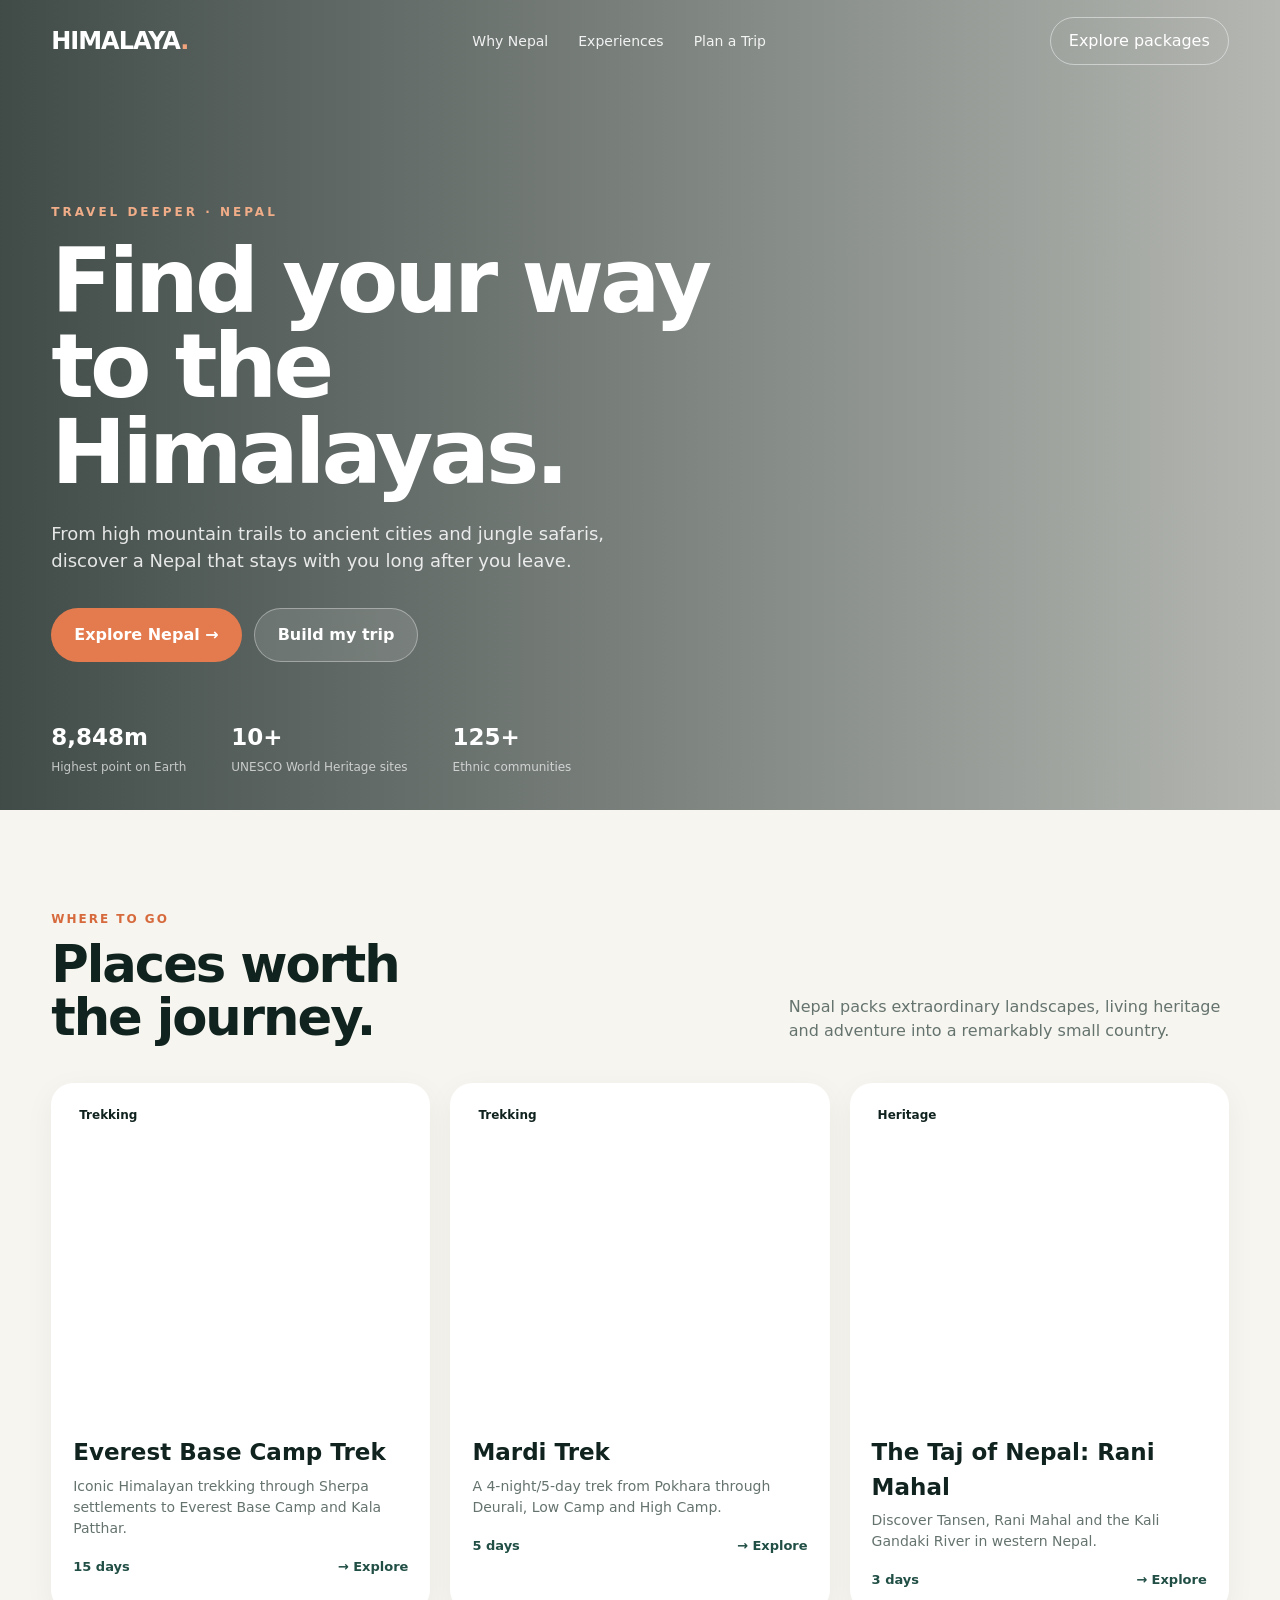
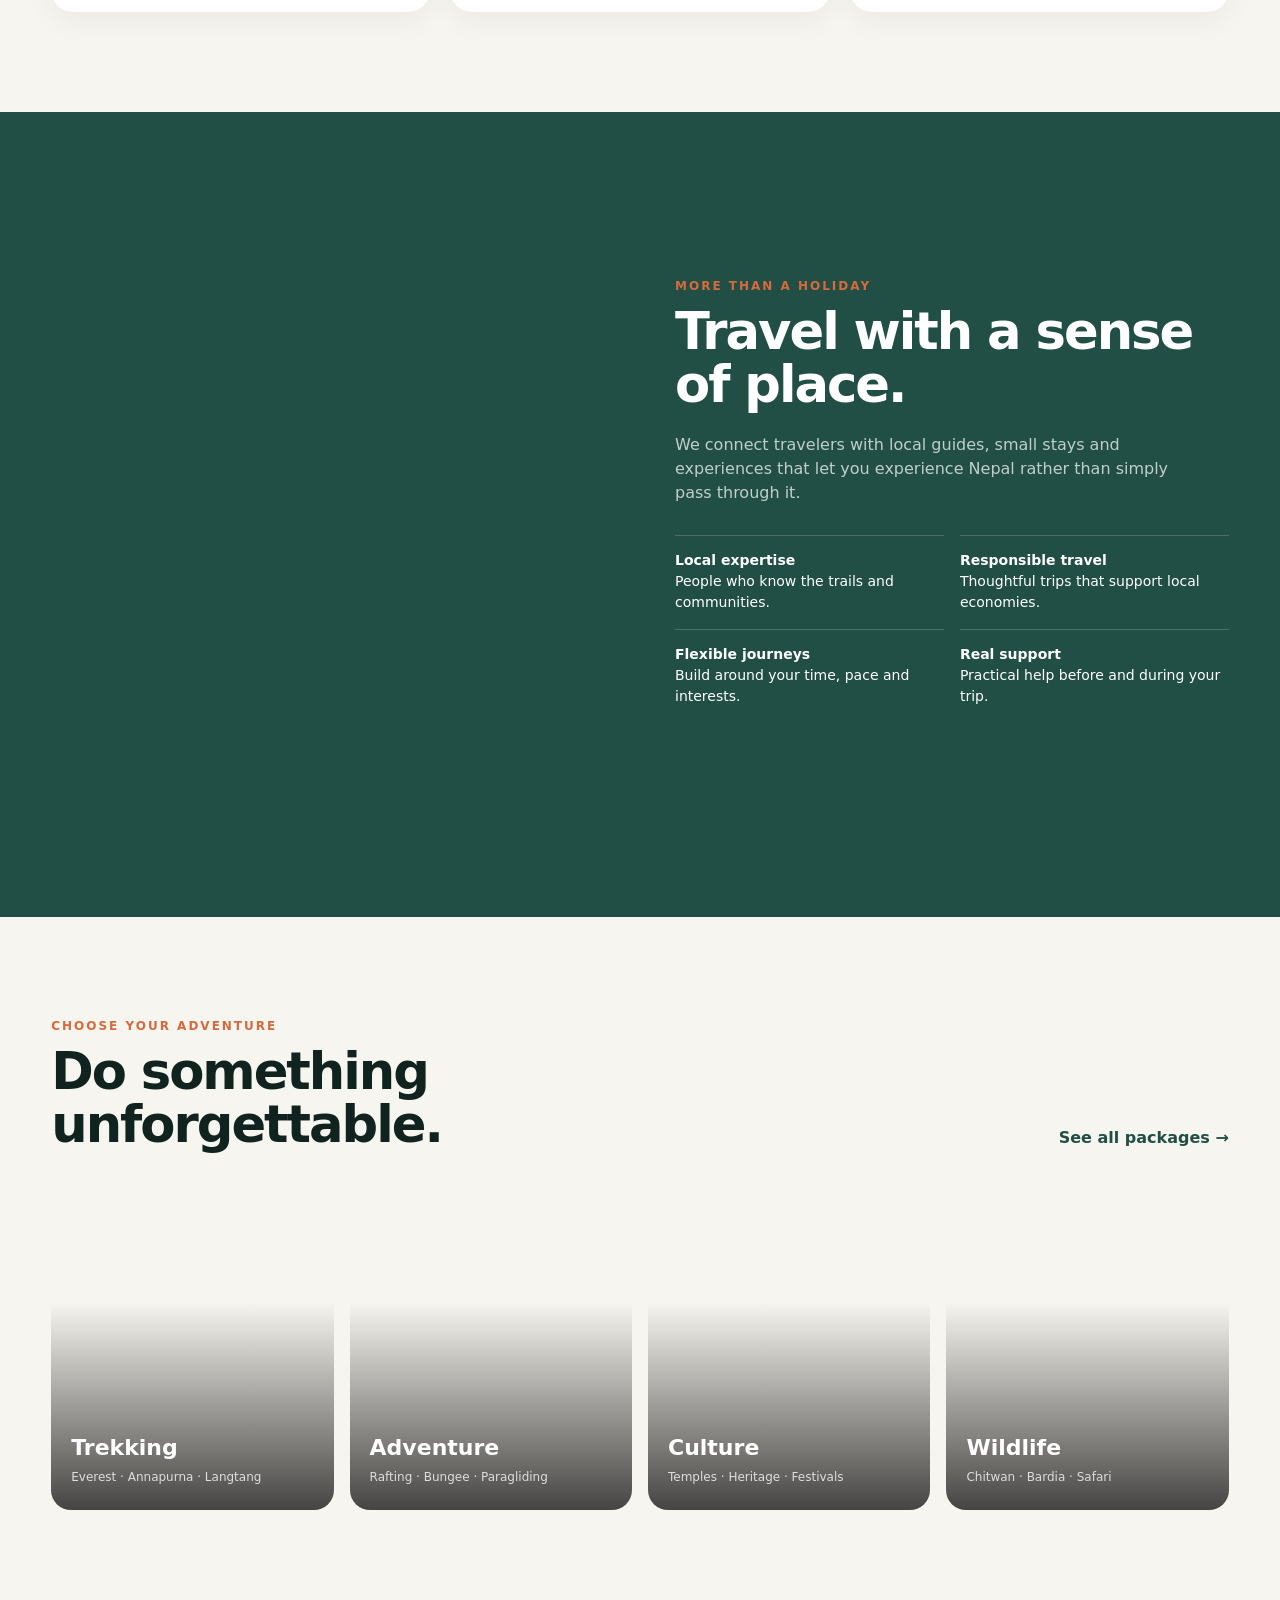
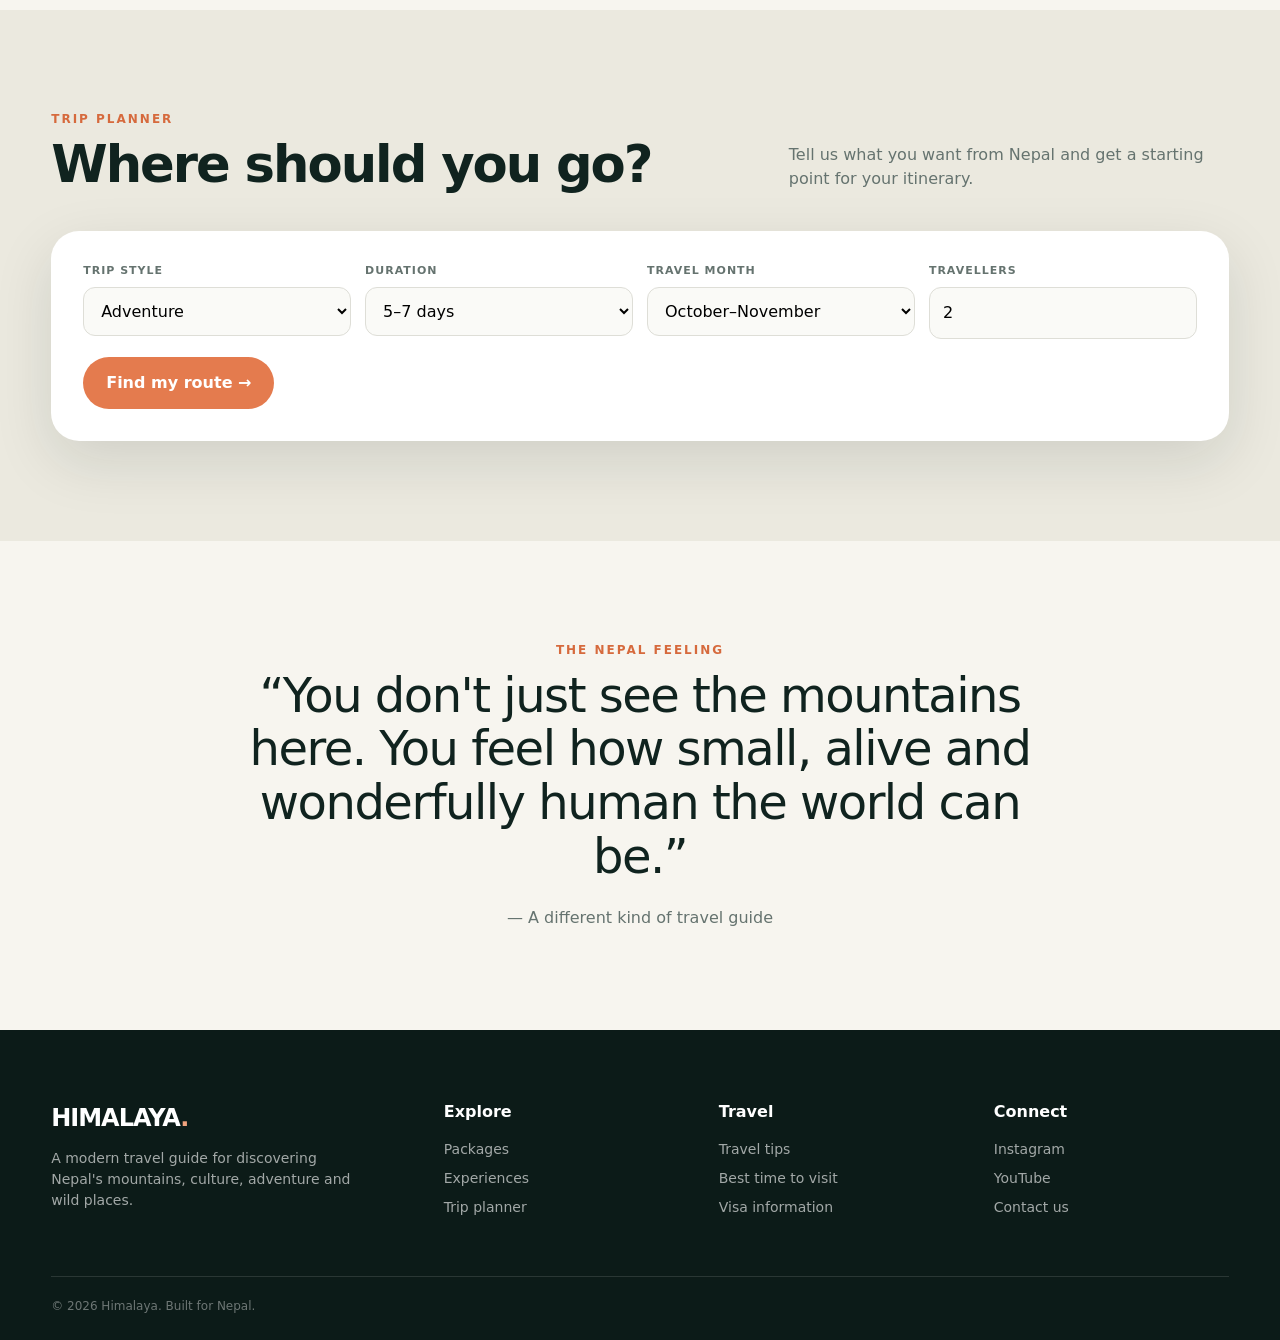
==== index.html @ c99b954c "Upload Drishya Travels website" ====
<!DOCTYPE html>
<html lang="en">
<head>
<meta charset="UTF-8">
<meta name="viewport" content="width=device-width, initial-scale=1.0">
<title>Himalaya — Discover Nepal</title>
<meta name="description" content="Discover Nepal's mountains, culture, wildlife and unforgettable journeys.">
<link rel="stylesheet" href="css/global.css">
<link rel="stylesheet" href="css/home.css">
</head>
<body>
<header class="nav">
  <div class="container nav-inner">
    <a class="logo" href="index.html">HIMALAYA<span>.</span></a>
    <nav class="links">
      <a href="#about">Why Nepal</a>
      <a href="#experiences">Experiences</a>
      <a href="#planner">Plan a Trip</a>
    </nav>
    <a class="nav-btn" href="packages.html">Explore packages</a>
    <button class="menu" aria-label="Open menu" onclick="toggleMenu()">☰</button>
  </div>
</header>

<main>
<section class="hero">
  <div class="container"><div class="hero-content">
    <div class="eyebrow">Travel deeper · Nepal</div>
    <h1>Find your way to the Himalayas.</h1>
    <p>From high mountain trails to ancient cities and jungle safaris, discover a Nepal that stays with you long after you leave.</p>
    <div class="actions">
      <a class="btn btn-primary" href="packages.html">Explore Nepal →</a>
      <a class="btn btn-light" href="#planner">Build my trip</a>
    </div>
  </div></div>
  <div class="hero-stats"><div class="container stats">
    <div class="stat"><strong>8,848m</strong><span>Highest point on Earth</span></div>
    <div class="stat"><strong>10+</strong><span>UNESCO World Heritage sites</span></div>
    <div class="stat"><strong>125+</strong><span>Ethnic communities</span></div>
  </div></div>
</section>

<section class="section" id="destinations">
  <div class="container">
    <div class="section-head">
      <div><div class="kicker">Where to go</div><h2>Places worth<br>the journey.</h2></div>
      <p>Nepal packs extraordinary landscapes, living heritage and adventure into a remarkably small country.</p>
    </div>
    <div class="cards">

  <!-- Everest Base Camp -->
  <article class="card">
    <a href="package.html?id=everest-base-camp">
      <div class="card-img">
        <div class="card-img-bg"
          style="background-image:url('https://images.unsplash.com/photo-1544735716-392fe2489ffa?auto=format&fit=crop&w=1000&q=80')">
        </div>

        <span class="tag">Trekking</span>
        <span class="explore-text">Explore Now →</span>
      </div>

      <div class="card-body">
        <h3>Everest Base Camp Trek</h3>
        <p>Iconic Himalayan trekking through Sherpa settlements to Everest Base Camp and Kala Patthar.</p>

        <div class="card-meta">
          <span>15 days</span>
          <span>→ Explore</span>
        </div>
      </div>
    </a>
  </article>


  <!-- Mardi Trek -->
  <article class="card">
    <a href="package.html?id=mardi-trek">
      <div class="card-img">
        <div class="card-img-bg"
          style="background-image:url('https://images.unsplash.com/photo-1527631746610-bca00a040d60?auto=format&fit=crop&w=1000&q=80')">
        </div>

        <span class="tag">Trekking</span>
        <span class="explore-text">Explore Now →</span>
      </div>

      <div class="card-body">
        <h3>Mardi Trek</h3>
        <p>A 4-night/5-day trek from Pokhara through Deurali, Low Camp and High Camp.</p>

        <div class="card-meta">
          <span>5 days</span>
          <span>→ Explore</span>
        </div>
      </div>
    </a>
  </article>


  <!-- Rani Mahal -->
  <article class="card">
    <a href="package.html?id=rani-mahal">
      <div class="card-img">
        <div class="card-img-bg"
          style="background-image:url('https://images.unsplash.com/photo-1605649487212-47bdab064df7?auto=format&fit=crop&w=1000&q=80')">
        </div>

        <span class="tag">Heritage</span>
        <span class="explore-text">Explore Now →</span>
      </div>

      <div class="card-body">
        <h3>The Taj of Nepal: Rani Mahal</h3>
        <p>Discover Tansen, Rani Mahal and the Kali Gandaki River in western Nepal.</p>

        <div class="card-meta">
          <span>3 days</span>
          <span>→ Explore</span>
        </div>
      </div>
    </a>
  </article>

</div>
  </div>
</section>

<section class="section feature" id="about">
  <div class="container feature-grid">
    <div class="feature-img"></div>
    <div>
      <div class="kicker">More than a holiday</div><h2>Travel with a sense of place.</h2>
      <p>We connect travelers with local guides, small stays and experiences that let you experience Nepal rather than simply pass through it.</p>
      <div class="feature-list">
        <div><strong>Local expertise</strong><br>People who know the trails and communities.</div>
        <div><strong>Responsible travel</strong><br>Thoughtful trips that support local economies.</div>
        <div><strong>Flexible journeys</strong><br>Build around your time, pace and interests.</div>
        <div><strong>Real support</strong><br>Practical help before and during your trip.</div>
      </div>
    </div>
  </div>
</section>

<section class="section" id="experiences">
  <div class="container">
    <div class="section-head">
      <div><div class="kicker">Choose your adventure</div><h2>Do something<br>unforgettable.</h2></div>
      <a class="link" href="packages.html">See all packages →</a>
    </div>
    <div class="experiences">
      <a class="exp" style="background-image:url('https://images.unsplash.com/photo-1544735716-392fe2489ffa?auto=format&fit=crop&w=900&q=80')" href="package.html?id=everest-base-camp"><div class="exp-content"><h3>Trekking</h3><span>Everest · Annapurna · Langtang</span></div></a>
      <a class="exp" style="background-image:url('https://images.unsplash.com/photo-1533130061792-64b345e4a833?auto=format&fit=crop&w=900&q=80')" href="package.html?id=pokhara-adventure"><div class="exp-content"><h3>Adventure</h3><span>Rafting · Bungee · Paragliding</span></div></a>
      <a class="exp" style="background-image:url('https://images.unsplash.com/photo-1605649487212-47bdab064df7?auto=format&fit=crop&w=900&q=80')" href="package.html?id=kathmandu-heritage"><div class="exp-content"><h3>Culture</h3><span>Temples · Heritage · Festivals</span></div></a>
      <a class="exp" style="background-image:url('https://images.unsplash.com/photo-1535338454770-8be927b5a00b?auto=format&fit=crop&w=900&q=80')" href="packages.html"><div class="exp-content"><h3>Wildlife</h3><span>Chitwan · Bardia · Safari</span></div></a>
    </div>
  </div>
</section>

<section class="section planner" id="planner">
  <div class="container">
    <div class="section-head">
      <div><div class="kicker">Trip planner</div><h2>Where should you go?</h2></div>
      <p>Tell us what you want from Nepal and get a starting point for your itinerary.</p>
    </div>
    <div class="planner-box">
      <div class="form-grid">
        <div class="field"><label>Trip style</label><select id="style"><option>Adventure</option><option>Culture</option><option>Relaxed</option><option>Wildlife</option></select></div>
        <div class="field"><label>Duration</label><select id="days"><option>5–7 days</option><option>8–12 days</option><option>13–18 days</option><option>18+ days</option></select></div>
        <div class="field"><label>Travel month</label><select id="month"><option>October–November</option><option>December–February</option><option>March–May</option><option>June–September</option></select></div>
        <div class="field"><label>Travellers</label><input id="people" type="number" min="1" value="2"></div>
      </div>
      <button class="btn btn-primary" style="margin-top:18px" onclick="planTrip()">Find my route →</button>
      <div class="planner-result" id="result"></div>
    </div>
  </div>
</section>

<section class="section"><div class="container quote">
  <div class="kicker">The Nepal feeling</div>
  <blockquote>“You don't just see the mountains here. You feel how small, alive and wonderfully human the world can be.”</blockquote>
  <cite>— A different kind of travel guide</cite>
</div></section>
</main>

<footer><div class="container"><div class="footer-grid">
  <div><div class="logo">HIMALAYA<span>.</span></div><p style="margin-top:12px;max-width:300px">A modern travel guide for discovering Nepal's mountains, culture, adventure and wild places.</p></div>
  <div><h4>Explore</h4><a href="packages.html">Packages</a><a href="#experiences">Experiences</a><a href="#planner">Trip planner</a></div>
  <div><h4>Travel</h4><a href="#">Travel tips</a><a href="#">Best time to visit</a><a href="#">Visa information</a></div>
  <div><h4>Connect</h4><a href="#">Instagram</a><a href="#">YouTube</a><a href="mailto:hello@himalaya.example">Contact us</a></div>
</div><div class="copyright">© 2026 Himalaya. Built for Nepal.</div></div></footer>

<script src="js/main.js"></script>
</body>
</html>
---- css/global.css ----
/* Shared design system — intentionally matches the original Himalaya mockup. */
:root{
  --ink:#10231f; --muted:#65736f; --paper:#f7f5ef; --white:#fff;
  --accent:#d66a3d; --accent2:#214f45; --line:#deded7;
  --shadow:0 20px 60px rgba(16,35,31,.12);
}
*{box-sizing:border-box;margin:0;padding:0}
html{scroll-behavior:smooth}
body{font-family:Inter,ui-sans-serif,system-ui,-apple-system,BlinkMacSystemFont,"Segoe UI",sans-serif;color:var(--ink);background:var(--paper);line-height:1.5}
a{text-decoration:none;color:inherit}
button,input,select{font:inherit}
.container{width:min(1180px,92%);margin:auto}
.nav{position:absolute;z-index:10;top:0;left:0;right:0;color:#fff}
.nav-inner{height:82px;display:flex;align-items:center;justify-content:space-between}
.logo{font-size:24px;font-weight:800;letter-spacing:-1px}
.logo span{color:#f0a37d}
.links{display:flex;gap:30px;font-size:14px}
.links a{opacity:.9}.links a:hover{opacity:1;color:#f0a37d}
.nav-btn{border:1px solid rgba(255,255,255,.45);padding:11px 18px;border-radius:30px}
.menu{display:none;background:none;border:0;color:#fff;font-size:26px}
.section{padding:100px 0}
.section-head{display:flex;justify-content:space-between;gap:30px;align-items:end;margin-bottom:40px}
.kicker{font-size:12px;letter-spacing:2px;text-transform:uppercase;color:var(--accent);font-weight:800;margin-bottom:10px}
h2{font-size:clamp(34px,4vw,54px);line-height:1.03;letter-spacing:-2px}
.section-head p{max-width:440px;color:var(--muted)}
.link{color:var(--accent2);font-weight:750;white-space:nowrap}
.btn{display:inline-flex;align-items:center;justify-content:center;border:0;border-radius:30px;padding:14px 23px;font-weight:750;cursor:pointer}
.btn-primary{background:#e47b4e;color:#fff}.btn-primary:hover{background:#d96b3f}
.btn-light{background:rgba(255,255,255,.12);border:1px solid rgba(255,255,255,.35);color:#fff}
footer{background:#0c1b18;color:#fff;padding:70px 0 25px}
.footer-grid{display:grid;grid-template-columns:1.5fr 1fr 1fr 1fr;gap:40px}
footer p,footer a{color:rgba(255,255,255,.62);font-size:14px}
footer h4{margin-bottom:15px}footer a{display:block;margin:8px 0}
.copyright{border-top:1px solid rgba(255,255,255,.12);margin-top:50px;padding-top:20px;font-size:12px;color:rgba(255,255,255,.4)}
@media(max-width:850px){
  .links,.nav-btn{display:none}.menu{display:block}
  .footer-grid{grid-template-columns:1fr 1fr}
}
@media(max-width:520px){
  .section{padding:70px 0}
  .section-head{display:block}.section-head p{margin-top:14px}
  .footer-grid{grid-template-columns:1fr}
}
---- css/home.css ----
/* Homepage styling preserved from the original mockup. */
.hero{min-height:810px;display:flex;align-items:center;position:relative;overflow:hidden;color:#fff;
background:linear-gradient(90deg,rgba(7,22,20,.76),rgba(7,22,20,.28)),url("https://images.unsplash.com/photo-1544735716-392fe2489ffa?auto=format&fit=crop&w=2200&q=85") center/cover}
.hero-content{max-width:730px;padding-top:55px}
.eyebrow{text-transform:uppercase;letter-spacing:3px;font-size:12px;font-weight:800;color:#f1ad88;margin-bottom:18px}
h1{font-size:clamp(52px,7vw,92px);line-height:.95;letter-spacing:-4px;margin-bottom:25px}
.hero p{font-size:18px;max-width:600px;color:rgba(255,255,255,.86);margin-bottom:34px}
.actions{display:flex;gap:12px;flex-wrap:wrap}
.hero-stats{position:absolute;bottom:32px;left:0;right:0}
.stats{display:flex;gap:45px;color:#fff}
.stat strong{display:block;font-size:23px}.stat span{font-size:12px;color:rgba(255,255,255,.68)}
.cards{display:grid;grid-template-columns:repeat(3,1fr);gap:20px}
.card{background:#fff;border-radius:22px;overflow:hidden;box-shadow:0 8px 30px rgba(0,0,0,.05);transition:transform .3s ease,box-shadow .3s ease}
.card:hover{box-shadow:0 15px 40px rgba(0,0,0,.09);}
.cards{display:grid;grid-template-columns:repeat(3,1fr);gap:20px;}
.card{background:#fff;border-radius:22px;overflow:hidden;box-shadow:0 8px 30px rgba(0,0,0,.05);transition:box-shadow .3s ease;}
.card:hover{box-shadow:0 15px 40px rgba(0,0,0,.09);}
.card-img{height:330px;position:relative;overflow:hidden;}
.card-img-bg{position:absolute;inset:0;background-size:cover;background-position:center;background-repeat:no-repeat;transform:scale(1);transition:transform .5s ease;}
.card:hover .card-img-bg{transform:scale(1.08);}
.card-img::after{content:"";position:absolute;inset:0;background:rgba(0,0,0,0);transition:background .35s ease;z-index:1;pointer-events:none;}
.card:hover .card-img::after{background:rgba(0,0,0,.42);}
.tag{position:absolute;z-index:3;top:16px;left:16px;background:rgba(255,255,255,.92);padding:7px 12px;border-radius:20px;font-size:12px;font-weight:800;}
.explore-text{position:absolute;z-index:3;top:50%;left:50%;transform:translate(-50%,-40%);color:#fff;font-size:15px;font-weight:700;letter-spacing:.5px;opacity:0;transition:opacity .35s ease,transform .35s ease;white-space:nowrap;
}

.card:hover .explore-text{
  opacity:1;
  transform:translate(-50%,-50%);
}

/* Card content */
.card-body{
  padding:22px;
}

.card-body h3{
  font-size:23px;
  margin-bottom:6px;
}

.card-body p{
  color:var(--muted);
  font-size:14px;
}

.card-meta{
  display:flex;
  justify-content:space-between;
  margin-top:18px;
  font-size:13px;
  font-weight:750;
  color:var(--accent2);
}
.tag{position:absolute;top:16px;left:16px;background:rgba(255,255,255,.92);padding:7px 12px;border-radius:20px;font-size:12px;font-weight:800}
.card-body{padding:22px}
.card-body h3{font-size:23px;margin-bottom:6px}.card-body p{color:var(--muted);font-size:14px}
.card-meta{display:flex;justify-content:space-between;margin-top:18px;font-size:13px;font-weight:750;color:var(--accent2)}
.feature{background:var(--accent2);color:#fff;min-height: 805px;}
.feature-grid{display:grid;grid-template-columns:1fr 1fr;gap:70px;align-items:center}
.feature-img{height:560px;border-radius:26px;background:url("https://images.unsplash.com/photo-1533130061792-64b345e4a833?auto=format&fit=crop&w=1400&q=85") center/cover}
.feature p{color:rgba(255,255,255,.72);margin:22px 0 30px;max-width:520px}
.feature-list{display:grid;grid-template-columns:1fr 1fr;gap:16px;margin-top:28px}
.feature-list div{border-top:1px solid rgba(255,255,255,.18);padding-top:14px;font-size:14px}
.experiences{display:grid;grid-template-columns:repeat(4,1fr);gap:16px}
.exp{height:320px;border-radius:20px;overflow:hidden;position:relative;background-size:cover;background-position:center;color:#fff}
.exp:after{content:"";position:absolute;inset:0;background:linear-gradient(transparent 35%,rgba(0,0,0,.72))}
.exp-content{position:absolute;z-index:2;bottom:22px;left:20px}.exp h3{font-size:22px}.exp span{font-size:12px;color:#ddd}
.planner{background:#ebe9df}
.planner-box{background:#fff;border-radius:28px;padding:32px;box-shadow:var(--shadow)}
.form-grid{display:grid;grid-template-columns:repeat(4,1fr);gap:14px}
.field label{display:block;font-size:11px;text-transform:uppercase;letter-spacing:1px;font-weight:800;color:var(--muted);margin-bottom:7px}
.field input,.field select{width:100%;border:1px solid var(--line);background:#fafaf7;border-radius:12px;padding:13px;outline:none}
.field input:focus,.field select:focus{border-color:var(--accent)}
.planner-result{margin-top:18px;padding:16px;border-radius:13px;background:#f5f4ed;color:var(--accent2);display:none}
.quote{max-width:850px;margin:auto;text-align:center;}
.quote blockquote{font-size:clamp(30px,4vw,48px);line-height:1.12;letter-spacing:-1.5px}
.quote cite{display:block;margin-top:22px;color:var(--muted);font-style:normal}
@media(max-width:850px){
  .hero{min-height:700px}.hero-content{padding-top:100px}
  .stats{gap:22px}.stat strong{font-size:18px}
  .cards,.feature-grid{grid-template-columns:1fr}
  .feature-img{height:420px;order:2}
  .experiences{grid-template-columns:1fr 1fr}
  .form-grid{grid-template-columns:1fr 1fr}
}
@media(max-width:520px){
  h1{letter-spacing:-2px}
  .cards,.experiences,.form-grid,.feature-list{grid-template-columns:1fr}
  .hero-stats{bottom:20px}.stats{justify-content:space-between}
  .stats .stat:nth-child(3){display:none}
  .planner-box{padding:20px}
}
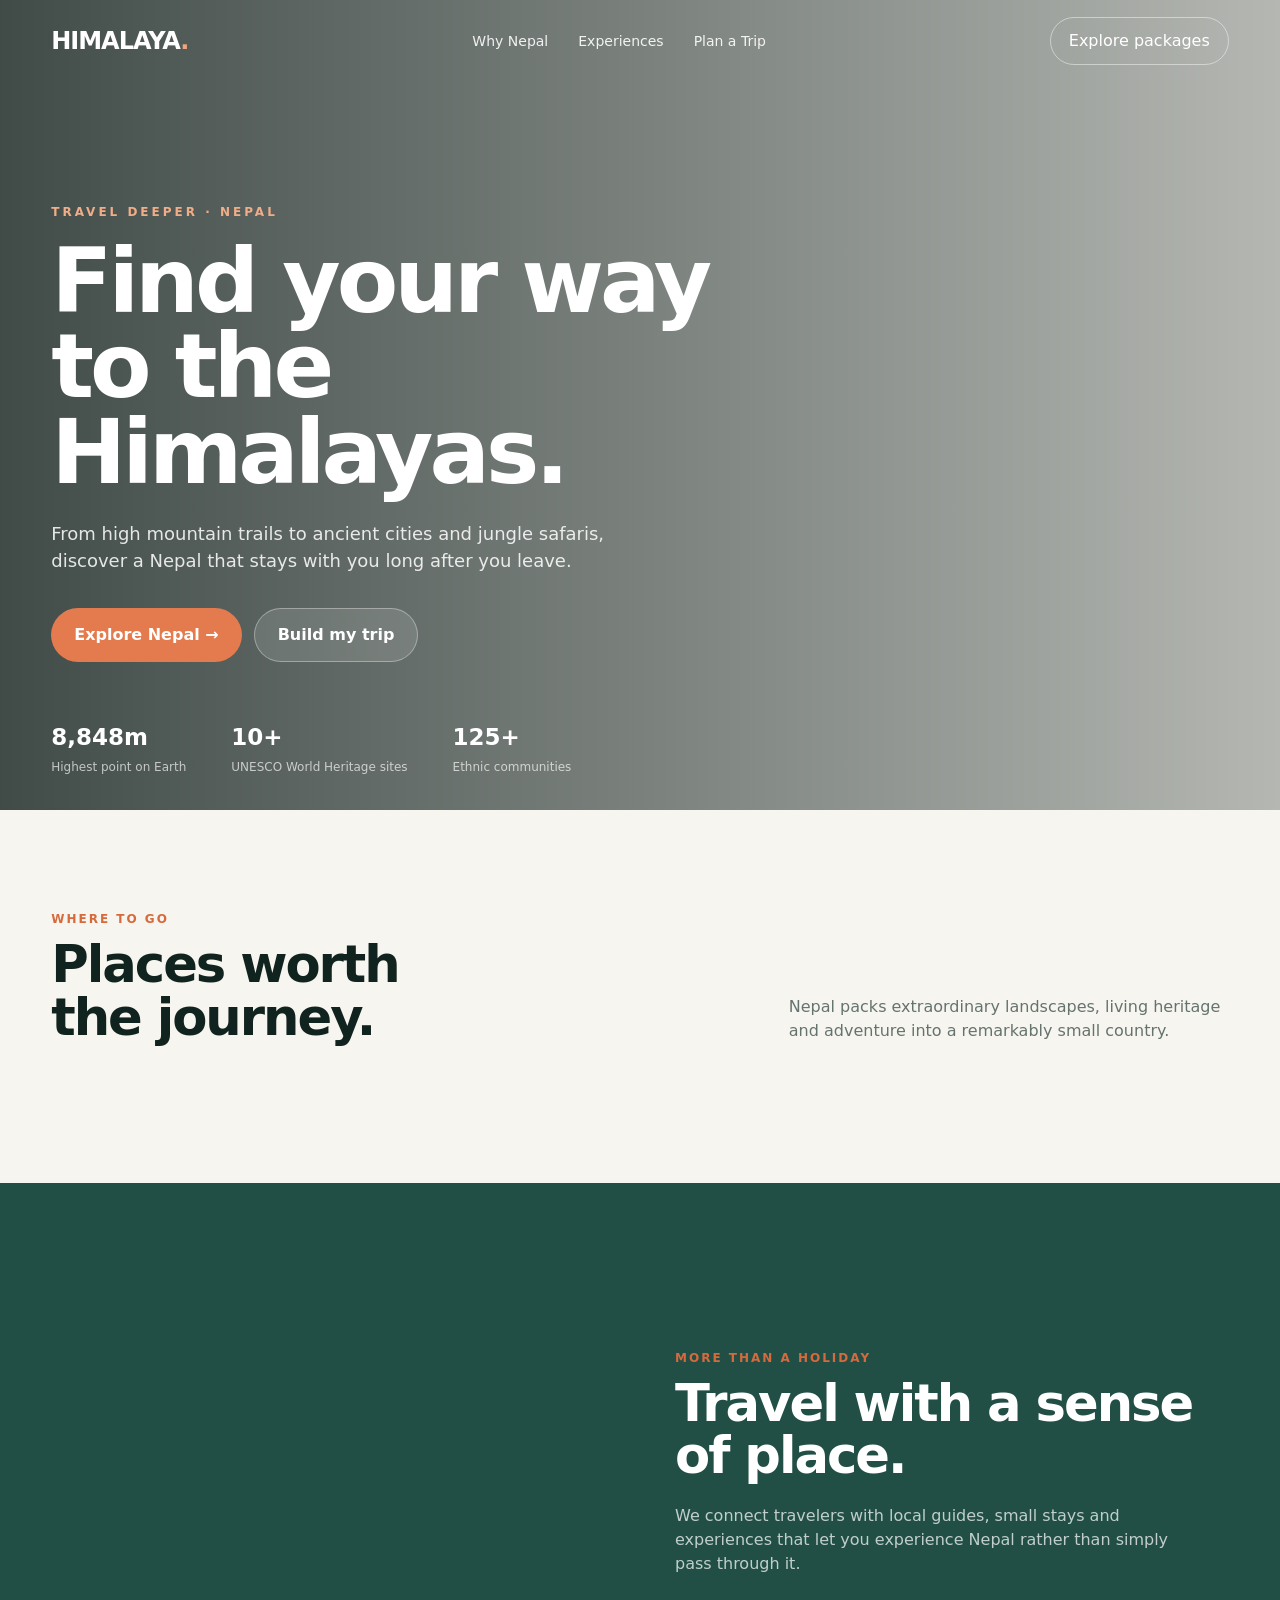
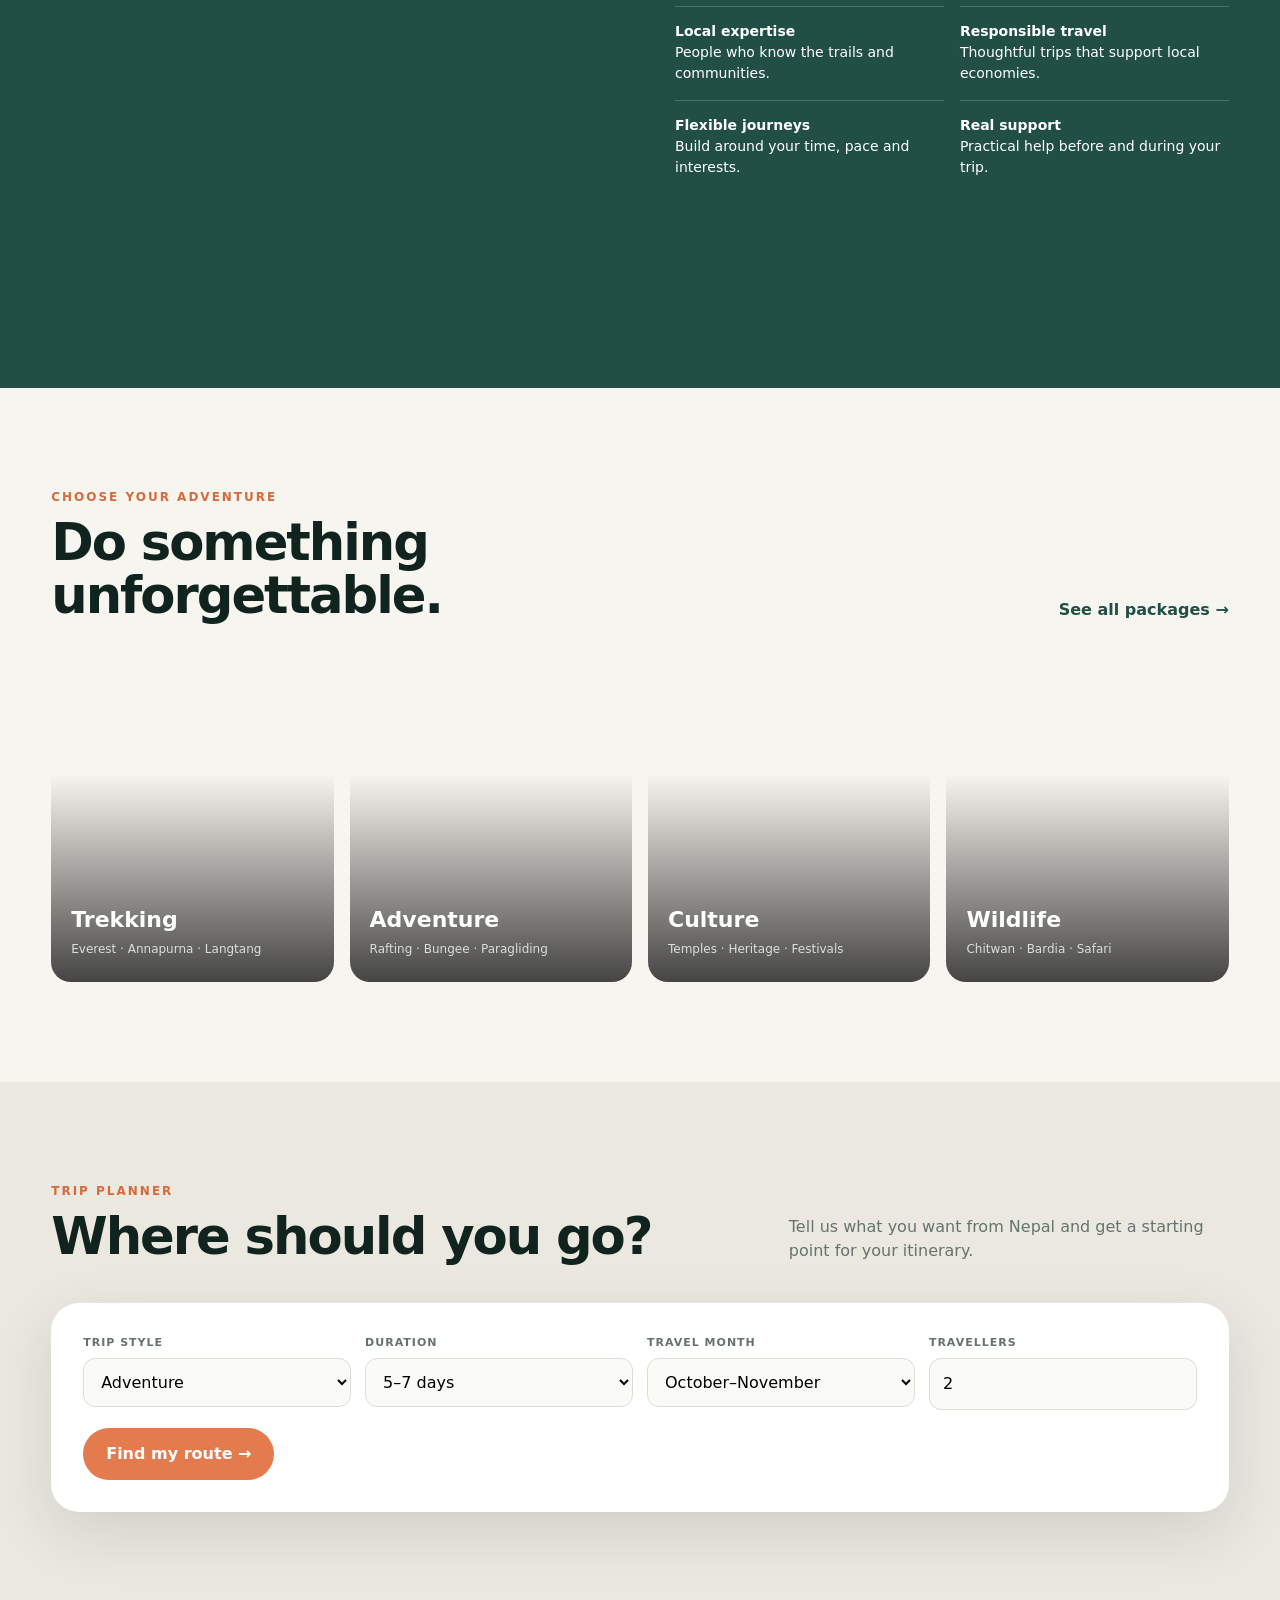
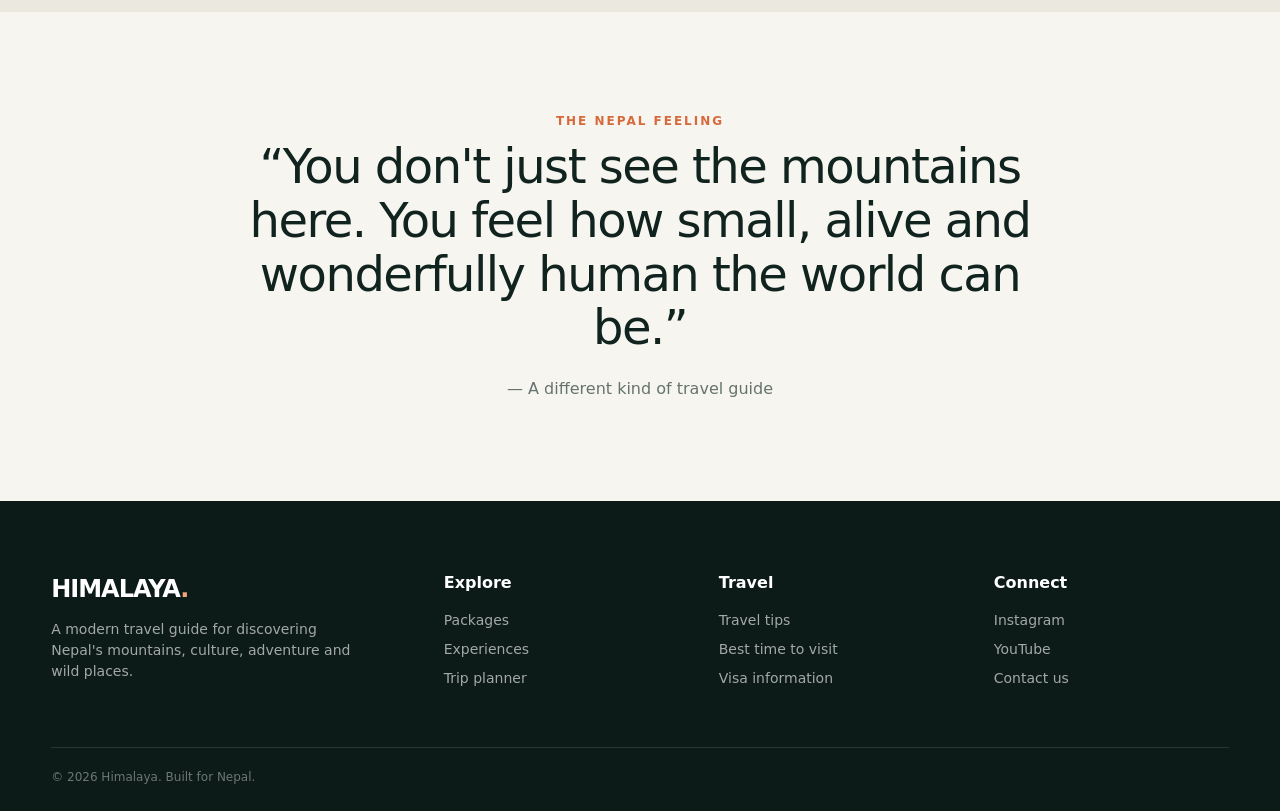
==== commit ea0061fc: "Update website" ====
--- a/index.html
+++ b/index.html
@@ -8,188 +8,624 @@
 <link rel="stylesheet" href="css/global.css">
 <link rel="stylesheet" href="css/home.css">
 </head>
+
 <body>
+
 <header class="nav">
   <div class="container nav-inner">
-    <a class="logo" href="index.html">HIMALAYA<span>.</span></a>
+
+    <a class="logo" href="index.html">
+      HIMALAYA<span>.</span>
+    </a>
+
     <nav class="links">
       <a href="#about">Why Nepal</a>
       <a href="#experiences">Experiences</a>
       <a href="#planner">Plan a Trip</a>
     </nav>
-    <a class="nav-btn" href="packages.html">Explore packages</a>
-    <button class="menu" aria-label="Open menu" onclick="toggleMenu()">☰</button>
+
+    <a class="nav-btn" href="packages.html">
+      Explore packages
+    </a>
+
+    <button
+      class="menu"
+      aria-label="Open menu"
+      onclick="toggleMenu()">
+      ☰
+    </button>
+
   </div>
 </header>
 
+
 <main>
+
+<!-- =========================
+     HERO
+========================= -->
+
 <section class="hero">
-  <div class="container"><div class="hero-content">
-    <div class="eyebrow">Travel deeper · Nepal</div>
-    <h1>Find your way to the Himalayas.</h1>
-    <p>From high mountain trails to ancient cities and jungle safaris, discover a Nepal that stays with you long after you leave.</p>
-    <div class="actions">
-      <a class="btn btn-primary" href="packages.html">Explore Nepal →</a>
-      <a class="btn btn-light" href="#planner">Build my trip</a>
-    </div>
-  </div></div>
-  <div class="hero-stats"><div class="container stats">
-    <div class="stat"><strong>8,848m</strong><span>Highest point on Earth</span></div>
-    <div class="stat"><strong>10+</strong><span>UNESCO World Heritage sites</span></div>
-    <div class="stat"><strong>125+</strong><span>Ethnic communities</span></div>
-  </div></div>
+
+  <div class="container">
+    <div class="hero-content">
+
+      <div class="eyebrow">
+        Travel deeper · Nepal
+      </div>
+
+      <h1>
+        Find your way to the Himalayas.
+      </h1>
+
+      <p>
+        From high mountain trails to ancient cities and jungle safaris,
+        discover a Nepal that stays with you long after you leave.
+      </p>
+
+      <div class="actions">
+
+        <a class="btn btn-primary" href="packages.html">
+          Explore Nepal →
+        </a>
+
+        <a class="btn btn-light" href="#planner">
+          Build my trip
+        </a>
+
+      </div>
+
+    </div>
+  </div>
+
+
+  <div class="hero-stats">
+
+    <div class="container stats">
+
+      <div class="stat">
+        <strong>8,848m</strong>
+        <span>Highest point on Earth</span>
+      </div>
+
+      <div class="stat">
+        <strong>10+</strong>
+        <span>UNESCO World Heritage sites</span>
+      </div>
+
+      <div class="stat">
+        <strong>125+</strong>
+        <span>Ethnic communities</span>
+      </div>
+
+    </div>
+
+  </div>
+
 </section>
 
+
+<!-- =========================
+     PACKAGES / DESTINATIONS
+========================= -->
+
 <section class="section" id="destinations">
+
   <div class="container">
+
     <div class="section-head">
-      <div><div class="kicker">Where to go</div><h2>Places worth<br>the journey.</h2></div>
-      <p>Nepal packs extraordinary landscapes, living heritage and adventure into a remarkably small country.</p>
-    </div>
-    <div class="cards">
-
-  <!-- Everest Base Camp -->
-  <article class="card">
-    <a href="package.html?id=everest-base-camp">
-      <div class="card-img">
-        <div class="card-img-bg"
-          style="background-image:url('https://images.unsplash.com/photo-1544735716-392fe2489ffa?auto=format&fit=crop&w=1000&q=80')">
-        </div>
-
-        <span class="tag">Trekking</span>
-        <span class="explore-text">Explore Now →</span>
-      </div>
-
-      <div class="card-body">
-        <h3>Everest Base Camp Trek</h3>
-        <p>Iconic Himalayan trekking through Sherpa settlements to Everest Base Camp and Kala Patthar.</p>
-
-        <div class="card-meta">
-          <span>15 days</span>
-          <span>→ Explore</span>
-        </div>
-      </div>
-    </a>
-  </article>
-
-
-  <!-- Mardi Trek -->
-  <article class="card">
-    <a href="package.html?id=mardi-trek">
-      <div class="card-img">
-        <div class="card-img-bg"
-          style="background-image:url('https://images.unsplash.com/photo-1527631746610-bca00a040d60?auto=format&fit=crop&w=1000&q=80')">
-        </div>
-
-        <span class="tag">Trekking</span>
-        <span class="explore-text">Explore Now →</span>
-      </div>
-
-      <div class="card-body">
-        <h3>Mardi Trek</h3>
-        <p>A 4-night/5-day trek from Pokhara through Deurali, Low Camp and High Camp.</p>
-
-        <div class="card-meta">
-          <span>5 days</span>
-          <span>→ Explore</span>
-        </div>
-      </div>
-    </a>
-  </article>
-
-
-  <!-- Rani Mahal -->
-  <article class="card">
-    <a href="package.html?id=rani-mahal">
-      <div class="card-img">
-        <div class="card-img-bg"
-          style="background-image:url('https://images.unsplash.com/photo-1605649487212-47bdab064df7?auto=format&fit=crop&w=1000&q=80')">
-        </div>
-
-        <span class="tag">Heritage</span>
-        <span class="explore-text">Explore Now →</span>
-      </div>
-
-      <div class="card-body">
-        <h3>The Taj of Nepal: Rani Mahal</h3>
-        <p>Discover Tansen, Rani Mahal and the Kali Gandaki River in western Nepal.</p>
-
-        <div class="card-meta">
-          <span>3 days</span>
-          <span>→ Explore</span>
-        </div>
-      </div>
-    </a>
-  </article>
-
-</div>
-  </div>
+
+      <div>
+        <div class="kicker">
+          Where to go
+        </div>
+
+        <h2>
+          Places worth<br>
+          the journey.
+        </h2>
+      </div>
+
+      <p>
+        Nepal packs extraordinary landscapes, living heritage and
+        adventure into a remarkably small country.
+      </p>
+
+    </div>
+
+
+    <!--
+      IMPORTANT:
+
+      Package cards are NOT hardcoded here.
+
+      JavaScript will load the packages from:
+
+      GET /api/packages
+
+      and insert the cards into this container.
+
+      If there are no packages in the database,
+      this container remains empty.
+    -->
+
+    <div class="cards" id="packages-container"></div>
+
+  </div>
+
 </section>
 
+
+<!-- =========================
+     ABOUT
+========================= -->
+
 <section class="section feature" id="about">
+
   <div class="container feature-grid">
+
     <div class="feature-img"></div>
+
     <div>
-      <div class="kicker">More than a holiday</div><h2>Travel with a sense of place.</h2>
-      <p>We connect travelers with local guides, small stays and experiences that let you experience Nepal rather than simply pass through it.</p>
+
+      <div class="kicker">
+        More than a holiday
+      </div>
+
+      <h2>
+        Travel with a sense of place.
+      </h2>
+
+      <p>
+        We connect travelers with local guides, small stays and
+        experiences that let you experience Nepal rather than
+        simply pass through it.
+      </p>
+
       <div class="feature-list">
-        <div><strong>Local expertise</strong><br>People who know the trails and communities.</div>
-        <div><strong>Responsible travel</strong><br>Thoughtful trips that support local economies.</div>
-        <div><strong>Flexible journeys</strong><br>Build around your time, pace and interests.</div>
-        <div><strong>Real support</strong><br>Practical help before and during your trip.</div>
-      </div>
-    </div>
-  </div>
+
+        <div>
+          <strong>Local expertise</strong>
+          <br>
+          People who know the trails and communities.
+        </div>
+
+        <div>
+          <strong>Responsible travel</strong>
+          <br>
+          Thoughtful trips that support local economies.
+        </div>
+
+        <div>
+          <strong>Flexible journeys</strong>
+          <br>
+          Build around your time, pace and interests.
+        </div>
+
+        <div>
+          <strong>Real support</strong>
+          <br>
+          Practical help before and during your trip.
+        </div>
+
+      </div>
+
+    </div>
+
+  </div>
+
 </section>
 
+
+<!-- =========================
+     EXPERIENCES
+========================= -->
+
 <section class="section" id="experiences">
+
   <div class="container">
+
     <div class="section-head">
-      <div><div class="kicker">Choose your adventure</div><h2>Do something<br>unforgettable.</h2></div>
-      <a class="link" href="packages.html">See all packages →</a>
-    </div>
+
+      <div>
+
+        <div class="kicker">
+          Choose your adventure
+        </div>
+
+        <h2>
+          Do something<br>
+          unforgettable.
+        </h2>
+
+      </div>
+
+      <a class="link" href="packages.html">
+        See all packages →
+      </a>
+
+    </div>
+
+
     <div class="experiences">
-      <a class="exp" style="background-image:url('https://images.unsplash.com/photo-1544735716-392fe2489ffa?auto=format&fit=crop&w=900&q=80')" href="package.html?id=everest-base-camp"><div class="exp-content"><h3>Trekking</h3><span>Everest · Annapurna · Langtang</span></div></a>
-      <a class="exp" style="background-image:url('https://images.unsplash.com/photo-1533130061792-64b345e4a833?auto=format&fit=crop&w=900&q=80')" href="package.html?id=pokhara-adventure"><div class="exp-content"><h3>Adventure</h3><span>Rafting · Bungee · Paragliding</span></div></a>
-      <a class="exp" style="background-image:url('https://images.unsplash.com/photo-1605649487212-47bdab064df7?auto=format&fit=crop&w=900&q=80')" href="package.html?id=kathmandu-heritage"><div class="exp-content"><h3>Culture</h3><span>Temples · Heritage · Festivals</span></div></a>
-      <a class="exp" style="background-image:url('https://images.unsplash.com/photo-1535338454770-8be927b5a00b?auto=format&fit=crop&w=900&q=80')" href="packages.html"><div class="exp-content"><h3>Wildlife</h3><span>Chitwan · Bardia · Safari</span></div></a>
-    </div>
-  </div>
+
+      <a
+        class="exp"
+        style="background-image:url('https://images.unsplash.com/photo-1544735716-392fe2489ffa?auto=format&fit=crop&w=900&q=80')"
+        href="package.html?id=everest-base-camp">
+
+        <div class="exp-content">
+
+          <h3>
+            Trekking
+          </h3>
+
+          <span>
+            Everest · Annapurna · Langtang
+          </span>
+
+        </div>
+
+      </a>
+
+
+      <a
+        class="exp"
+        style="background-image:url('https://images.unsplash.com/photo-1533130061792-64b345e4a833?auto=format&fit=crop&w=900&q=80')"
+        href="package.html?id=pokhara-adventure">
+
+        <div class="exp-content">
+
+          <h3>
+            Adventure
+          </h3>
+
+          <span>
+            Rafting · Bungee · Paragliding
+          </span>
+
+        </div>
+
+      </a>
+
+
+      <a
+        class="exp"
+        style="background-image:url('https://images.unsplash.com/photo-1605649487212-47bdab064df7?auto=format&fit=crop&w=900&q=80')"
+        href="package.html?id=kathmandu-heritage">
+
+        <div class="exp-content">
+
+          <h3>
+            Culture
+          </h3>
+
+          <span>
+            Temples · Heritage · Festivals
+          </span>
+
+        </div>
+
+      </a>
+
+
+      <a
+        class="exp"
+        style="background-image:url('https://images.unsplash.com/photo-1535338454770-8be927b5a00b?auto=format&fit=crop&w=900&q=80')"
+        href="packages.html">
+
+        <div class="exp-content">
+
+          <h3>
+            Wildlife
+          </h3>
+
+          <span>
+            Chitwan · Bardia · Safari
+          </span>
+
+        </div>
+
+      </a>
+
+    </div>
+
+  </div>
+
 </section>
 
+
+<!-- =========================
+     TRIP PLANNER
+========================= -->
+
 <section class="section planner" id="planner">
+
   <div class="container">
+
     <div class="section-head">
-      <div><div class="kicker">Trip planner</div><h2>Where should you go?</h2></div>
-      <p>Tell us what you want from Nepal and get a starting point for your itinerary.</p>
-    </div>
+
+      <div>
+
+        <div class="kicker">
+          Trip planner
+        </div>
+
+        <h2>
+          Where should you go?
+        </h2>
+
+      </div>
+
+      <p>
+        Tell us what you want from Nepal and get a starting point
+        for your itinerary.
+      </p>
+
+    </div>
+
+
     <div class="planner-box">
+
       <div class="form-grid">
-        <div class="field"><label>Trip style</label><select id="style"><option>Adventure</option><option>Culture</option><option>Relaxed</option><option>Wildlife</option></select></div>
-        <div class="field"><label>Duration</label><select id="days"><option>5–7 days</option><option>8–12 days</option><option>13–18 days</option><option>18+ days</option></select></div>
-        <div class="field"><label>Travel month</label><select id="month"><option>October–November</option><option>December–February</option><option>March–May</option><option>June–September</option></select></div>
-        <div class="field"><label>Travellers</label><input id="people" type="number" min="1" value="2"></div>
-      </div>
-      <button class="btn btn-primary" style="margin-top:18px" onclick="planTrip()">Find my route →</button>
-      <div class="planner-result" id="result"></div>
-    </div>
-  </div>
+
+        <div class="field">
+
+          <label>
+            Trip style
+          </label>
+
+          <select id="style">
+
+            <option>
+              Adventure
+            </option>
+
+            <option>
+              Culture
+            </option>
+
+            <option>
+              Relaxed
+            </option>
+
+            <option>
+              Wildlife
+            </option>
+
+          </select>
+
+        </div>
+
+
+        <div class="field">
+
+          <label>
+            Duration
+          </label>
+
+          <select id="days">
+
+            <option>
+              5–7 days
+            </option>
+
+            <option>
+              8–12 days
+            </option>
+
+            <option>
+              13–18 days
+            </option>
+
+            <option>
+              18+ days
+            </option>
+
+          </select>
+
+        </div>
+
+
+        <div class="field">
+
+          <label>
+            Travel month
+          </label>
+
+          <select id="month">
+
+            <option>
+              October–November
+            </option>
+
+            <option>
+              December–February
+            </option>
+
+            <option>
+              March–May
+            </option>
+
+            <option>
+              June–September
+            </option>
+
+          </select>
+
+        </div>
+
+
+        <div class="field">
+
+          <label>
+            Travellers
+          </label>
+
+          <input
+            id="people"
+            type="number"
+            min="1"
+            value="2">
+
+        </div>
+
+      </div>
+
+
+      <button
+        class="btn btn-primary"
+        style="margin-top:18px"
+        onclick="planTrip()">
+
+        Find my route →
+
+      </button>
+
+
+      <div
+        class="planner-result"
+        id="result">
+      </div>
+
+    </div>
+
+  </div>
+
 </section>
 
-<section class="section"><div class="container quote">
-  <div class="kicker">The Nepal feeling</div>
-  <blockquote>“You don't just see the mountains here. You feel how small, alive and wonderfully human the world can be.”</blockquote>
-  <cite>— A different kind of travel guide</cite>
-</div></section>
+
+<!-- =========================
+     QUOTE
+========================= -->
+
+<section class="section">
+
+  <div class="container quote">
+
+    <div class="kicker">
+      The Nepal feeling
+    </div>
+
+    <blockquote>
+      “You don't just see the mountains here. You feel how small,
+      alive and wonderfully human the world can be.”
+    </blockquote>
+
+    <cite>
+      — A different kind of travel guide
+    </cite>
+
+  </div>
+
+</section>
+
 </main>
 
-<footer><div class="container"><div class="footer-grid">
-  <div><div class="logo">HIMALAYA<span>.</span></div><p style="margin-top:12px;max-width:300px">A modern travel guide for discovering Nepal's mountains, culture, adventure and wild places.</p></div>
-  <div><h4>Explore</h4><a href="packages.html">Packages</a><a href="#experiences">Experiences</a><a href="#planner">Trip planner</a></div>
-  <div><h4>Travel</h4><a href="#">Travel tips</a><a href="#">Best time to visit</a><a href="#">Visa information</a></div>
-  <div><h4>Connect</h4><a href="#">Instagram</a><a href="#">YouTube</a><a href="mailto:hello@himalaya.example">Contact us</a></div>
-</div><div class="copyright">© 2026 Himalaya. Built for Nepal.</div></div></footer>
+
+<!-- =========================
+     FOOTER
+========================= -->
+
+<footer>
+
+  <div class="container">
+
+    <div class="footer-grid">
+
+      <div>
+
+        <div class="logo">
+          HIMALAYA<span>.</span>
+        </div>
+
+        <p style="margin-top:12px;max-width:300px">
+          A modern travel guide for discovering Nepal's mountains,
+          culture, adventure and wild places.
+        </p>
+
+      </div>
+
+
+      <div>
+
+        <h4>
+          Explore
+        </h4>
+
+        <a href="packages.html">
+          Packages
+        </a>
+
+        <a href="#experiences">
+          Experiences
+        </a>
+
+        <a href="#planner">
+          Trip planner
+        </a>
+
+      </div>
+
+
+      <div>
+
+        <h4>
+          Travel
+        </h4>
+
+        <a href="#">
+          Travel tips
+        </a>
+
+        <a href="#">
+          Best time to visit
+        </a>
+
+        <a href="#">
+          Visa information
+        </a>
+
+      </div>
+
+
+      <div>
+
+        <h4>
+          Connect
+        </h4>
+
+        <a href="#">
+          Instagram
+        </a>
+
+        <a href="#">
+          YouTube
+        </a>
+
+        <a href="mailto:hello@himalaya.example">
+          Contact us
+        </a>
+
+      </div>
+
+    </div>
+
+
+    <div class="copyright">
+      © 2026 Himalaya. Built for Nepal.
+    </div>
+
+  </div>
+
+</footer>
+
+
+<!-- =========================
+     JAVASCRIPT
+========================= -->
 
 <script src="js/main.js"></script>
+
 </body>
-</html>
+</html>
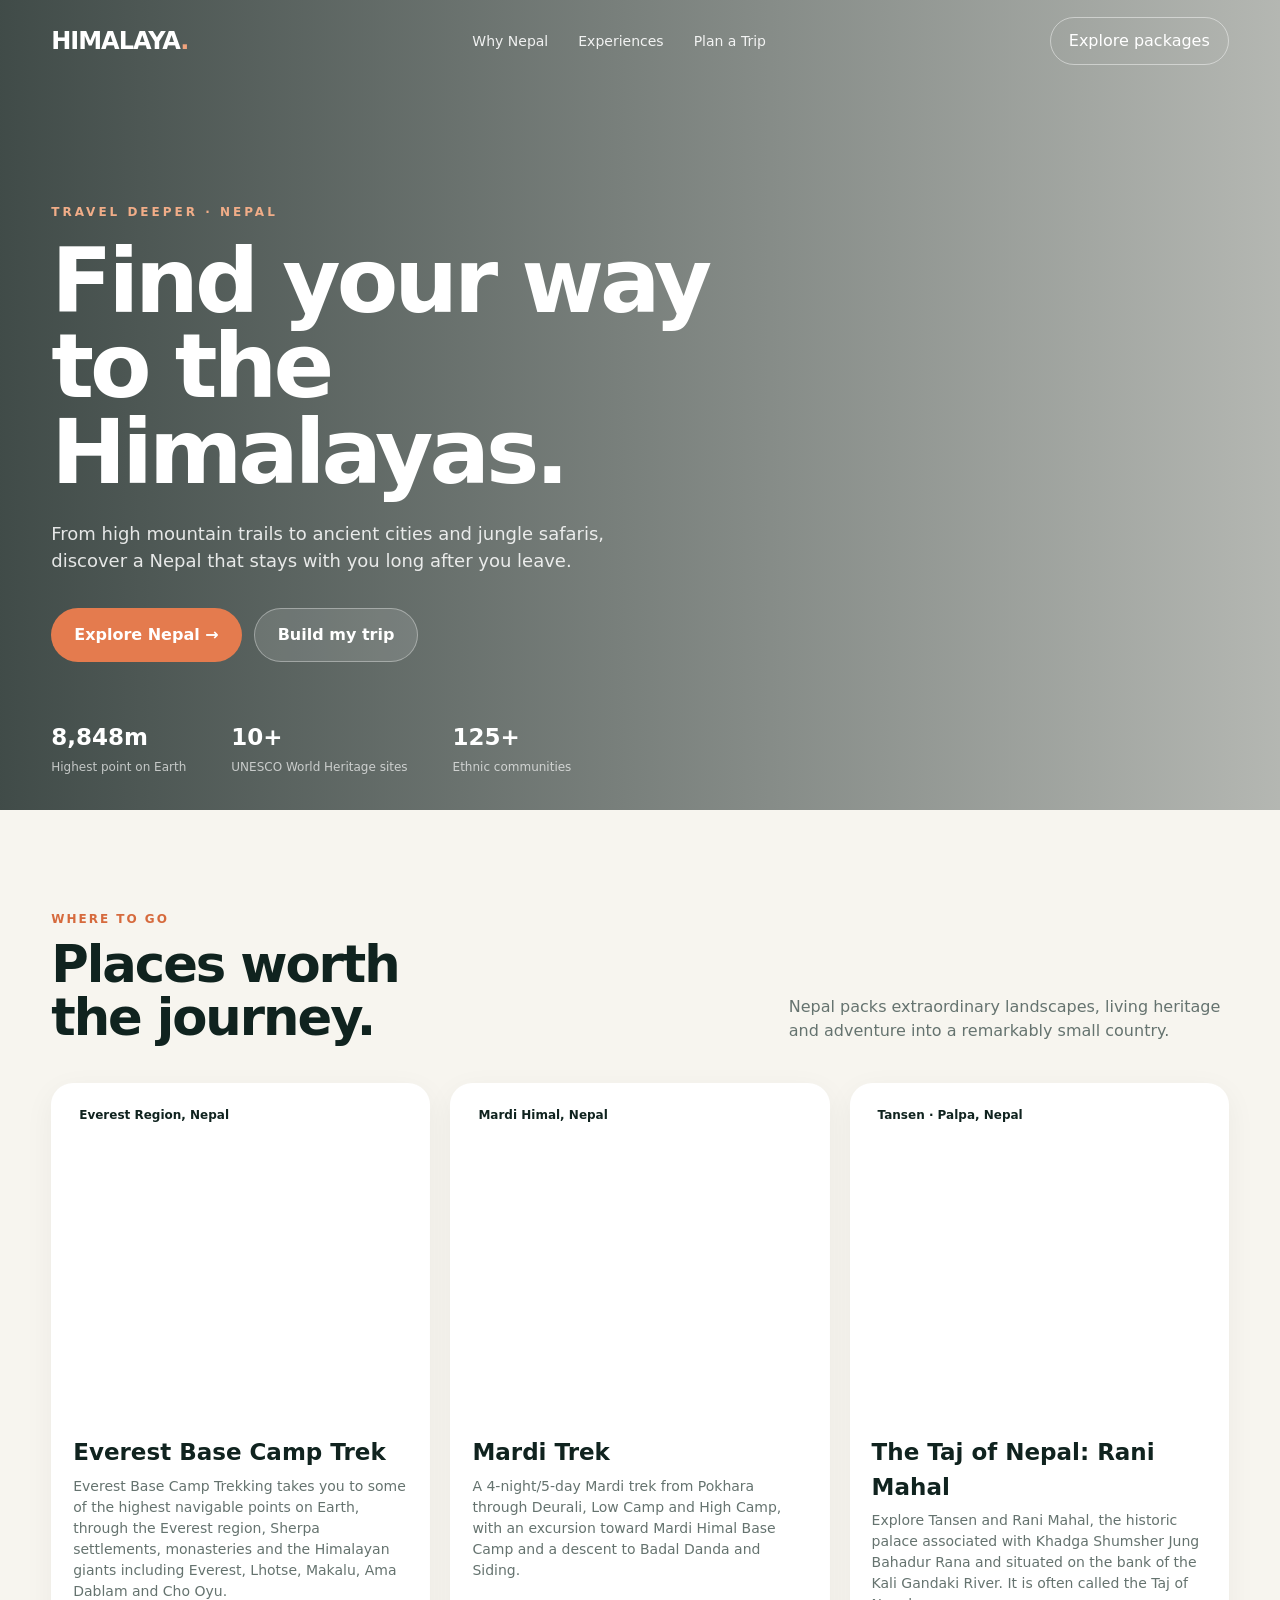
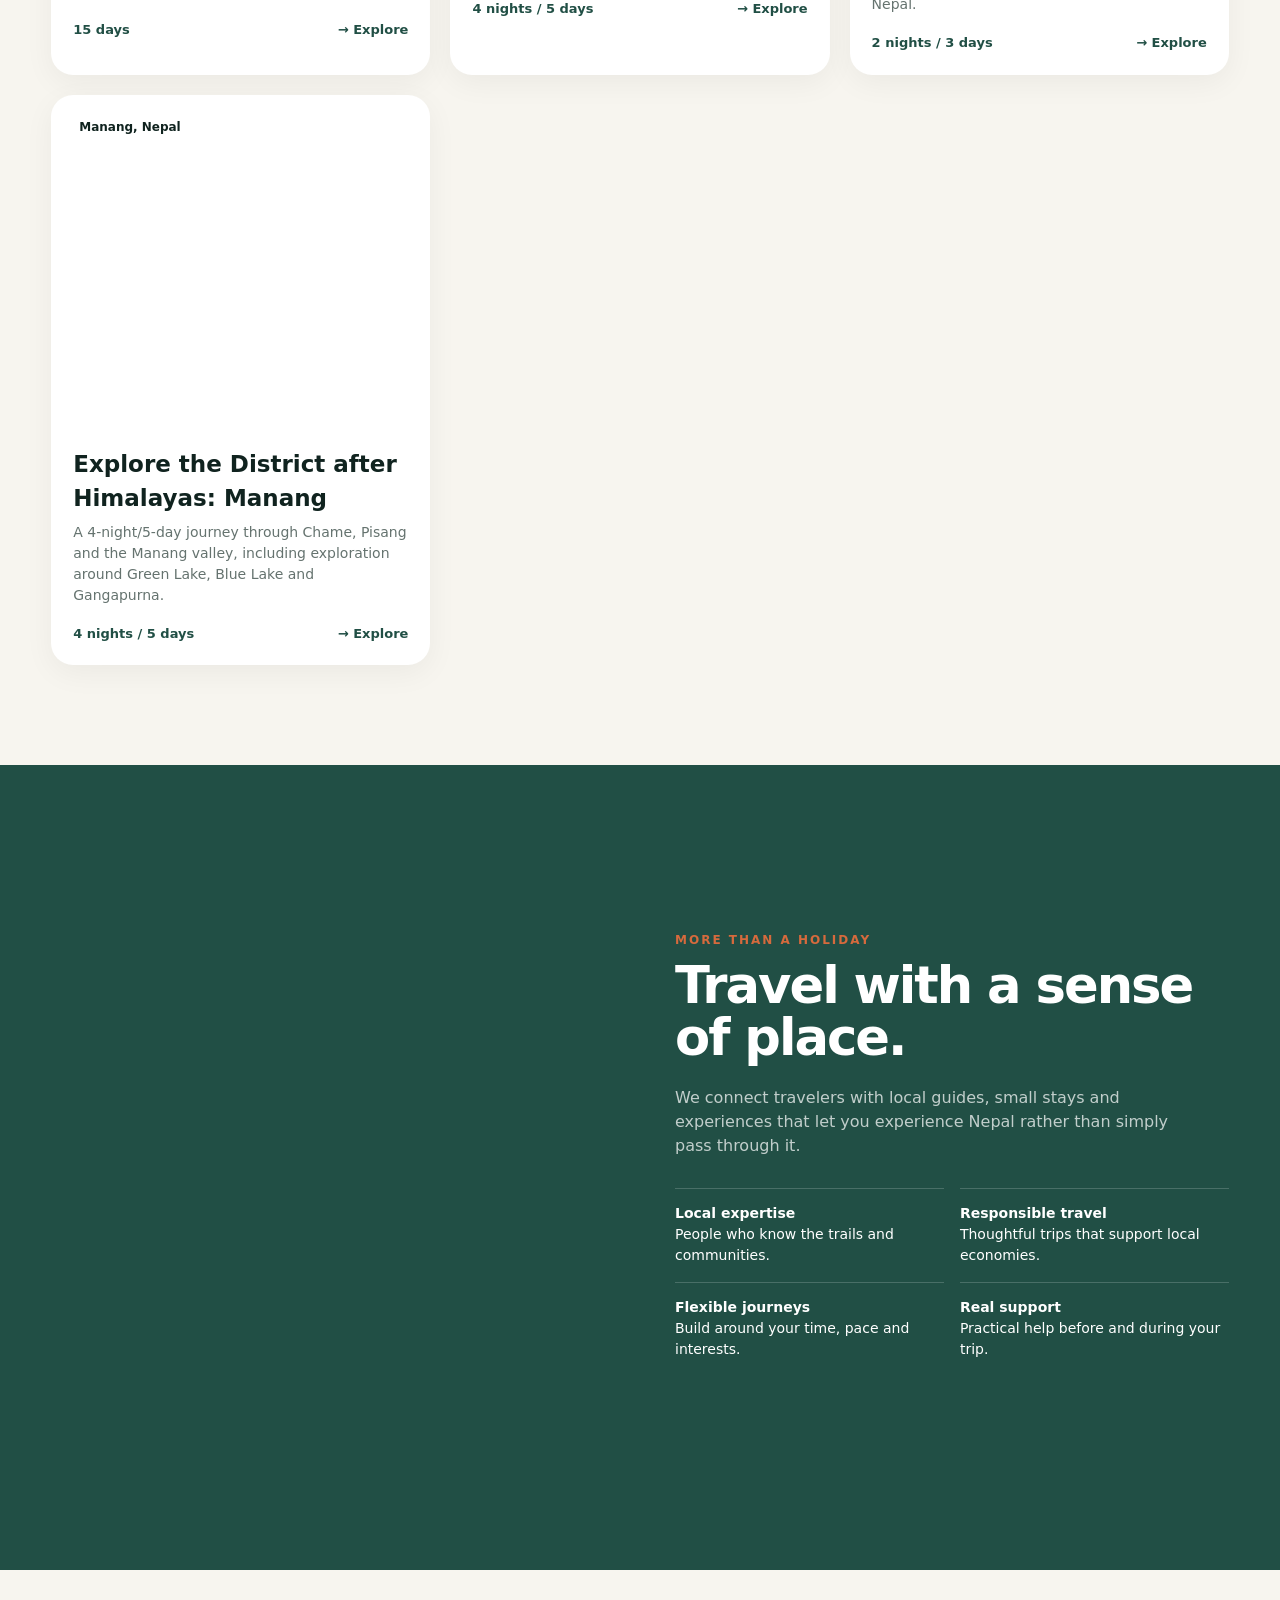
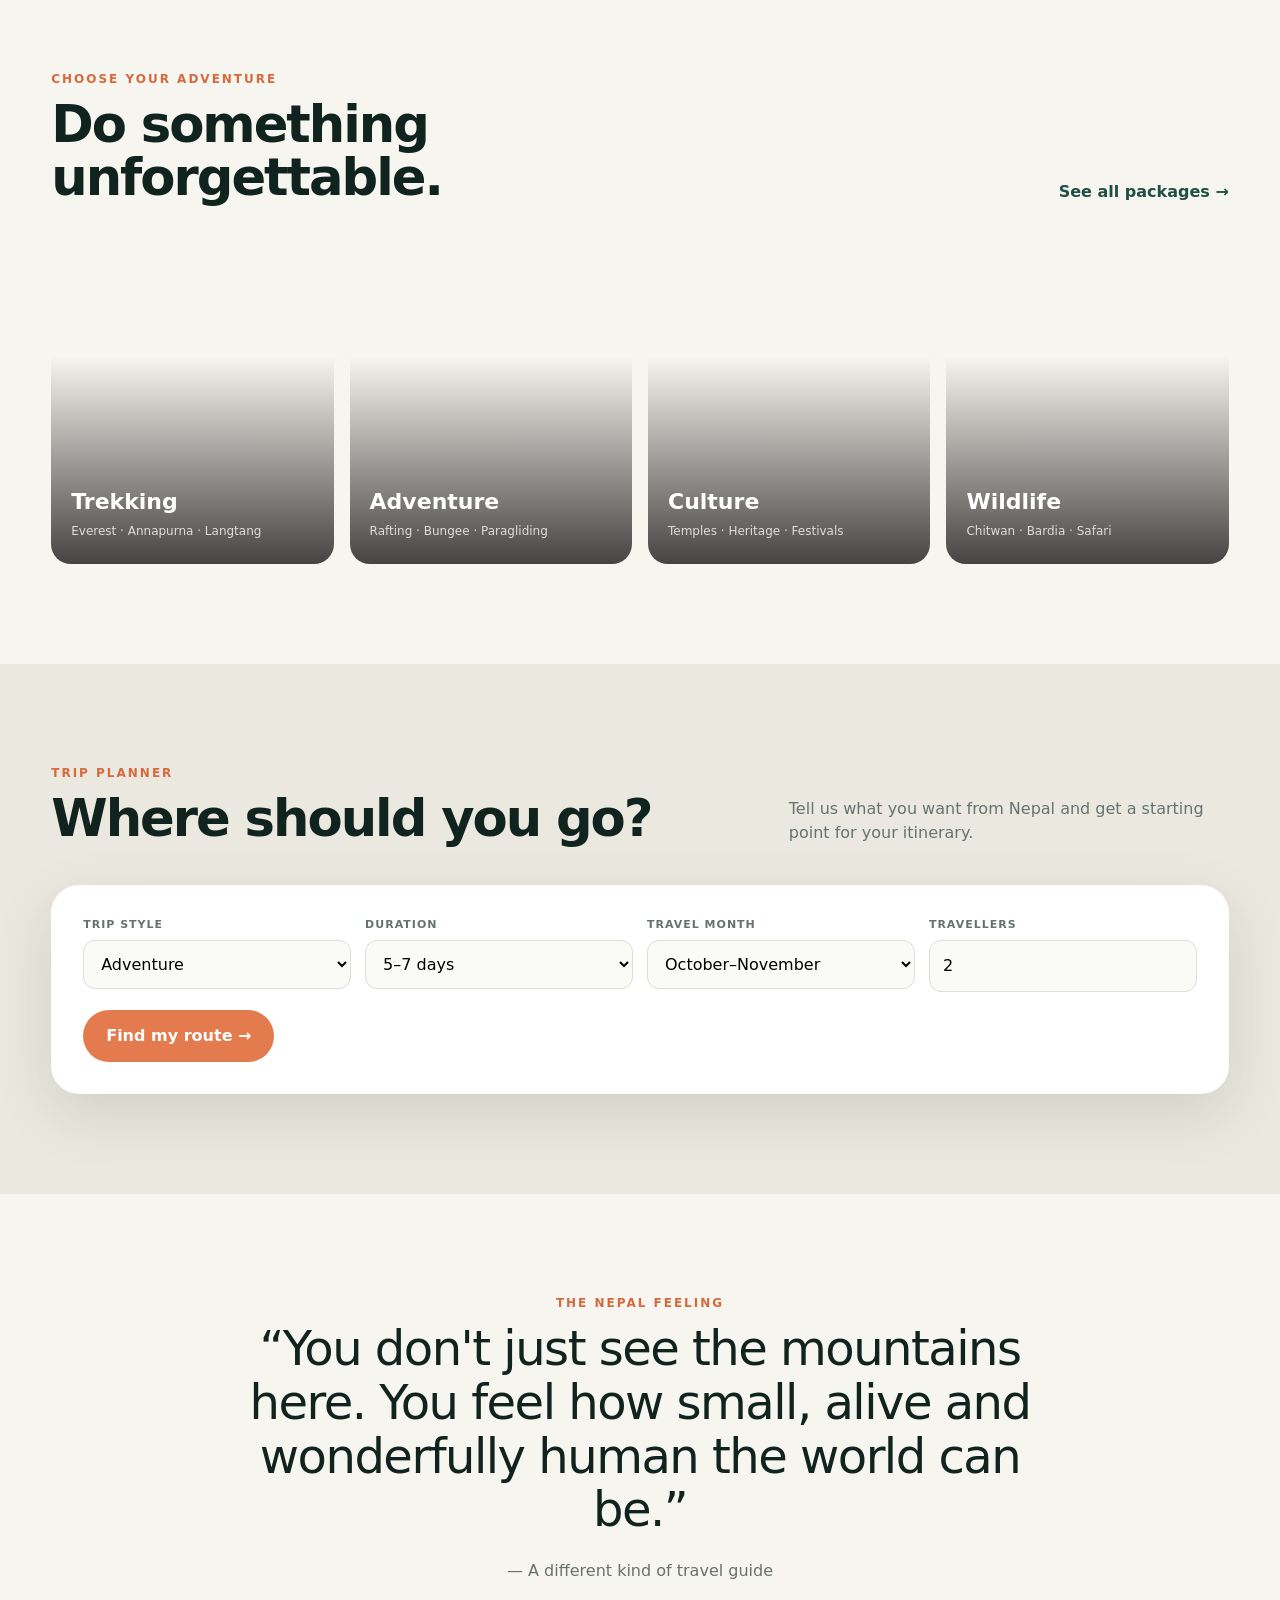
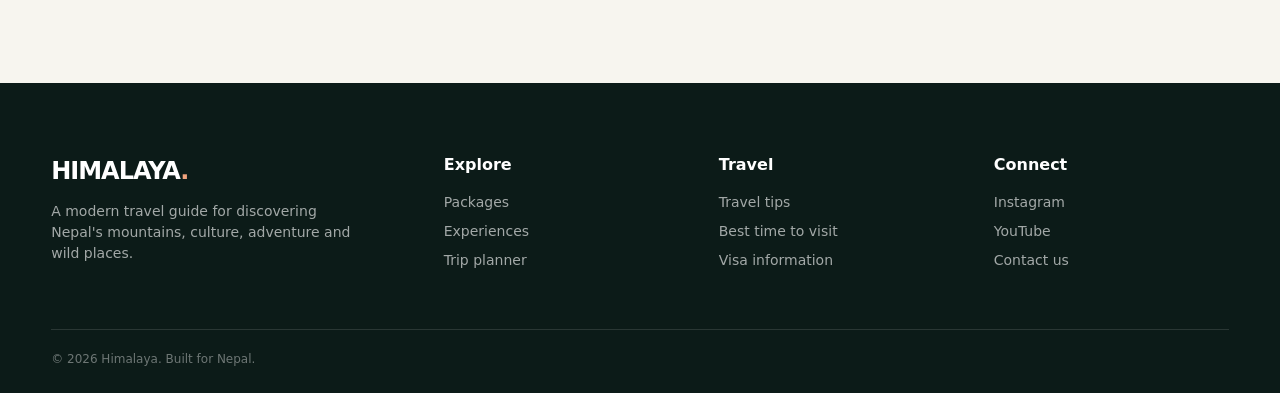
==== commit 93f002f3: "Chore: Refactor" ====
--- a/index.html
+++ b/index.html
@@ -30,8 +30,8 @@
 
     <button
       class="menu"
-      aria-label="Open menu"
-      onclick="toggleMenu()">
+      id="mobileMenuBtn"
+      aria-label="Open menu">
       ☰
     </button>
 
@@ -475,8 +475,8 @@
 
       <button
         class="btn btn-primary"
-        style="margin-top:18px"
-        onclick="planTrip()">
+        id="planTripBtn"
+        style="margin-top:18px">
 
         Find my route →
 
@@ -625,6 +625,7 @@
      JAVASCRIPT
 ========================= -->
 
+<script src="data/packages.js"></script>
 <script src="js/main.js"></script>
 
 </body>
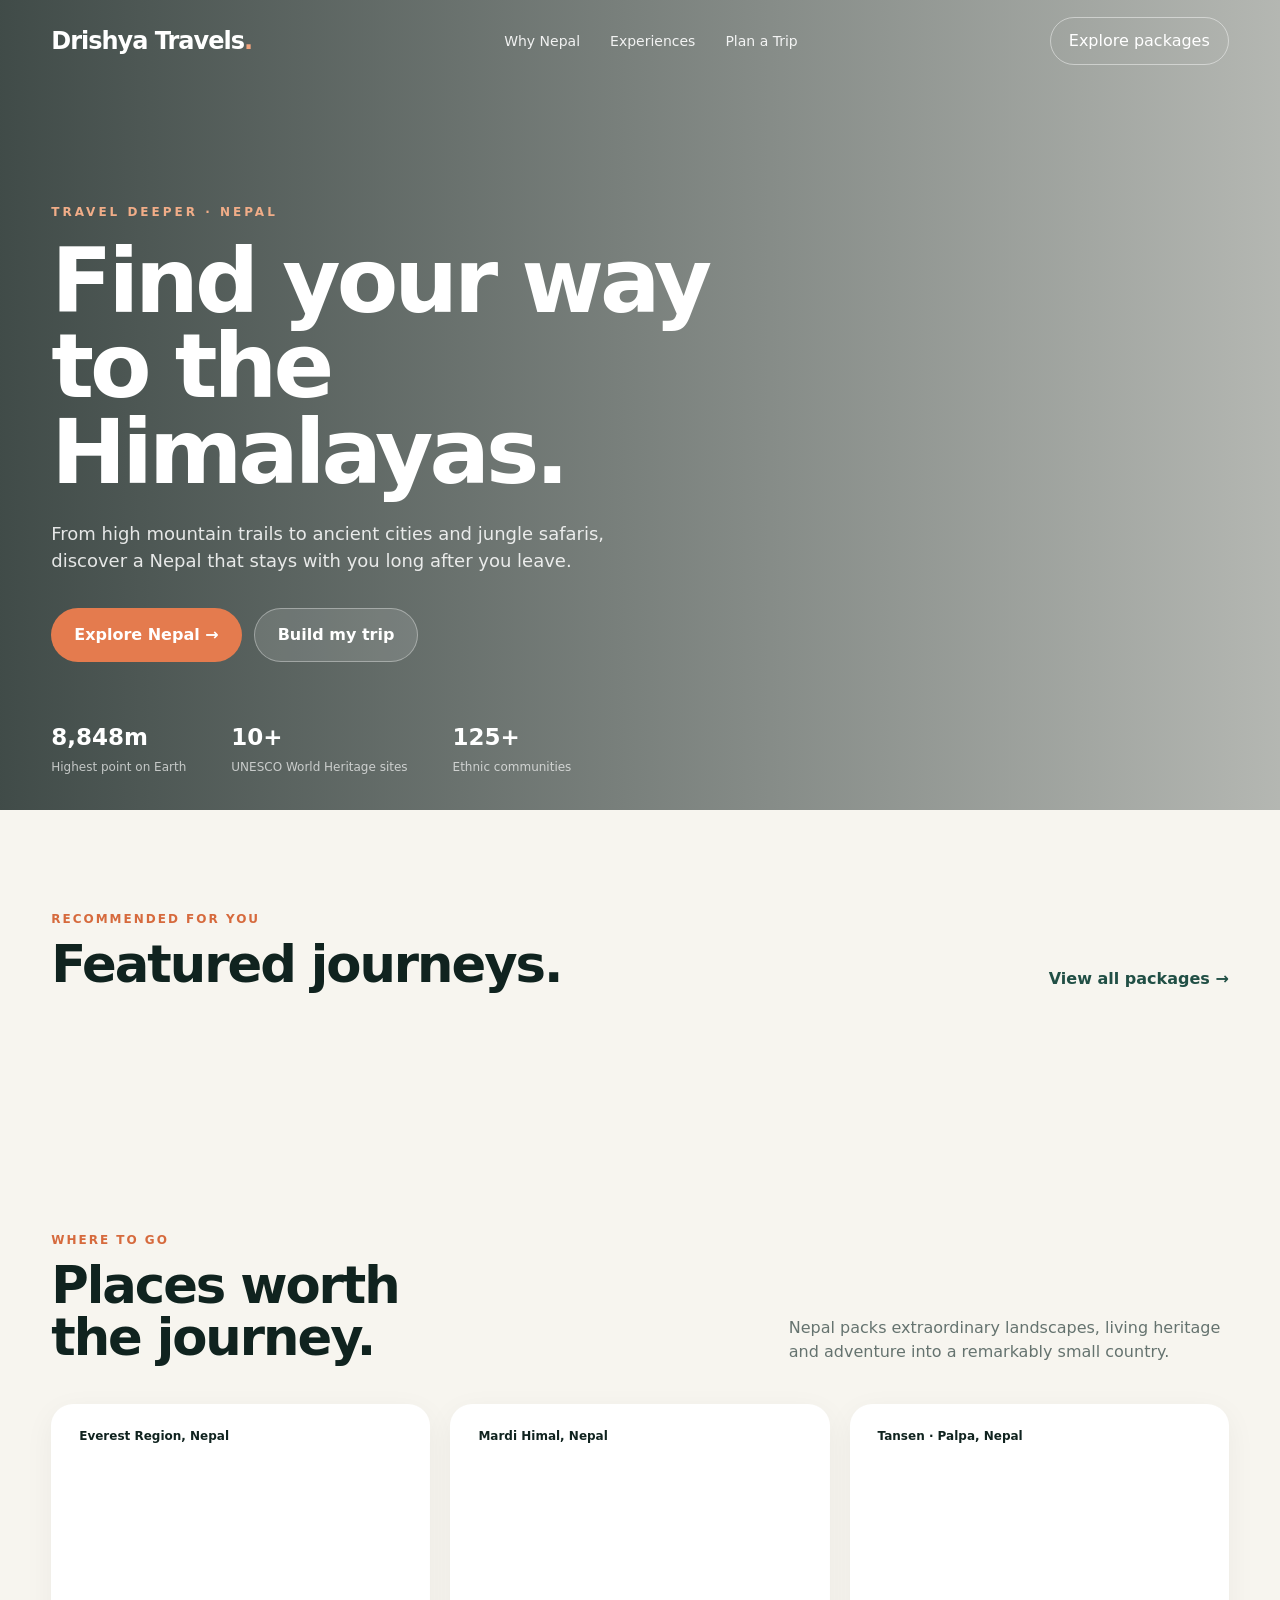
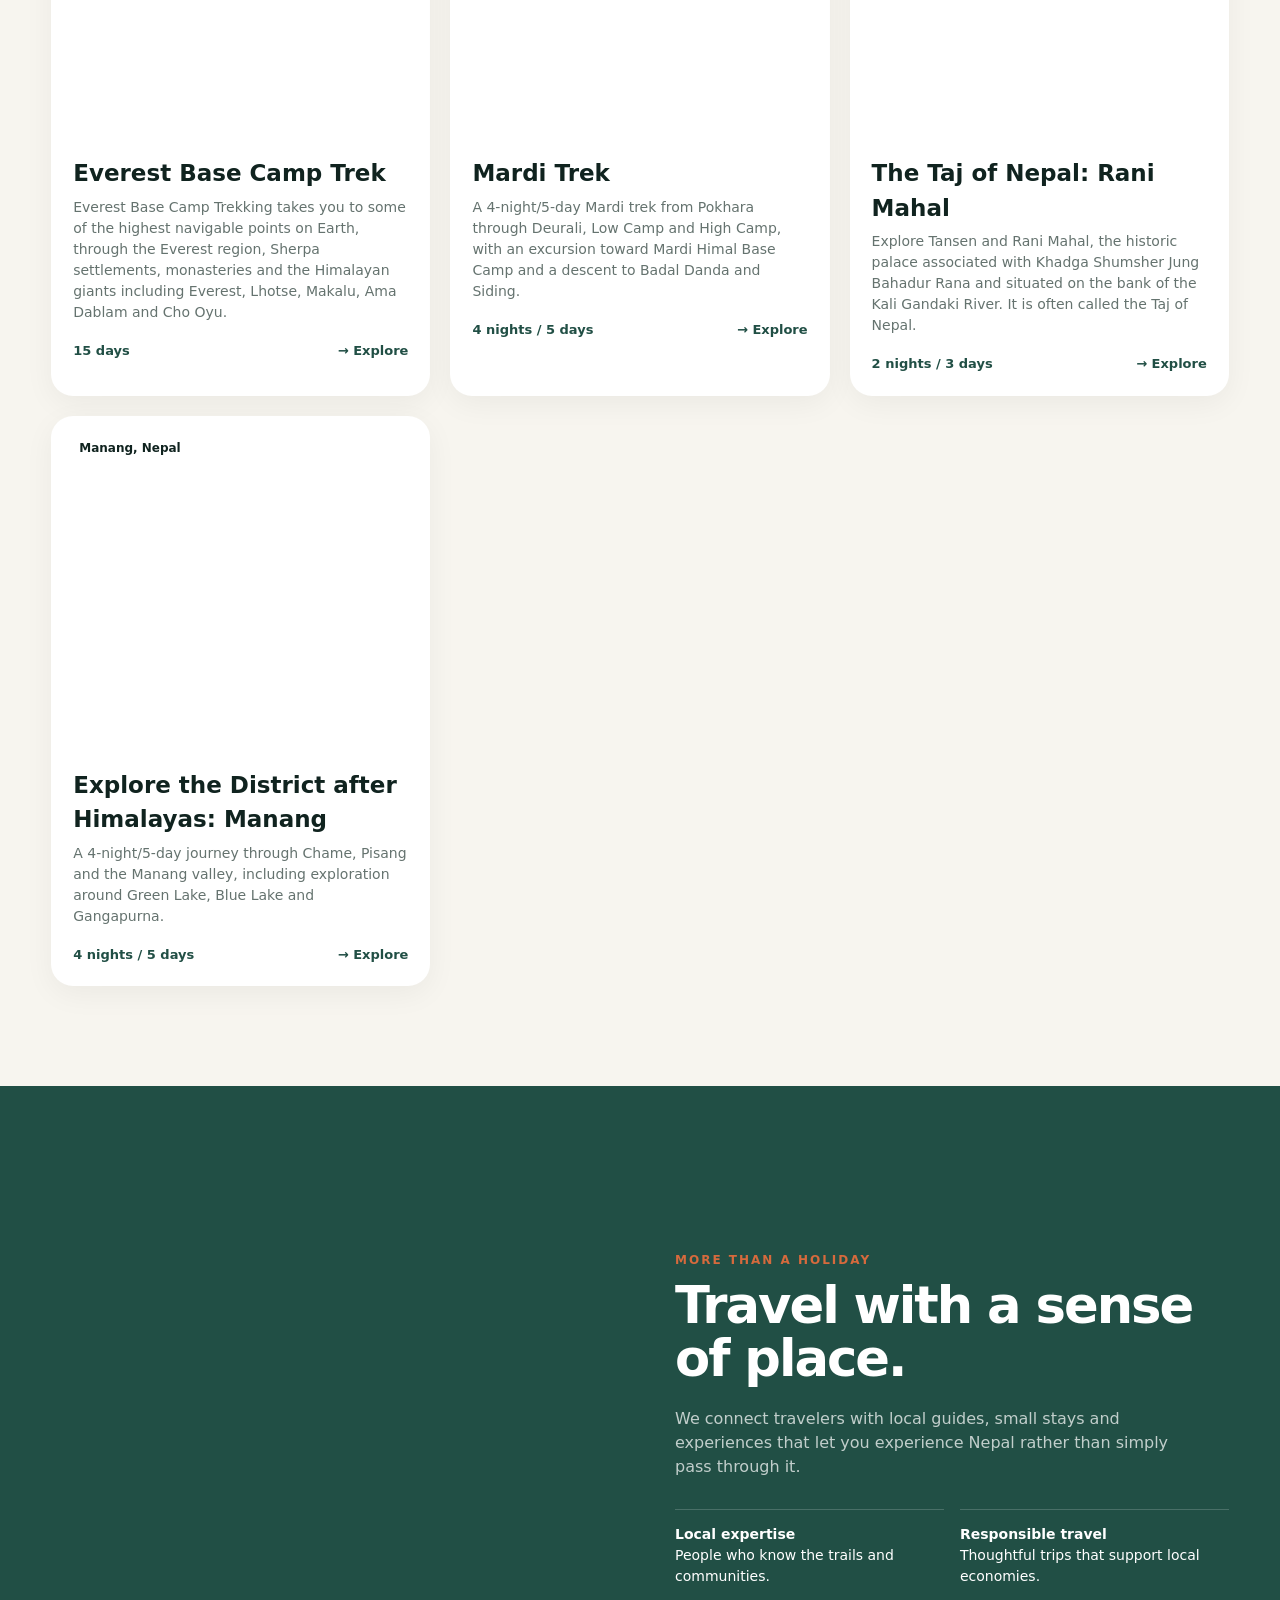
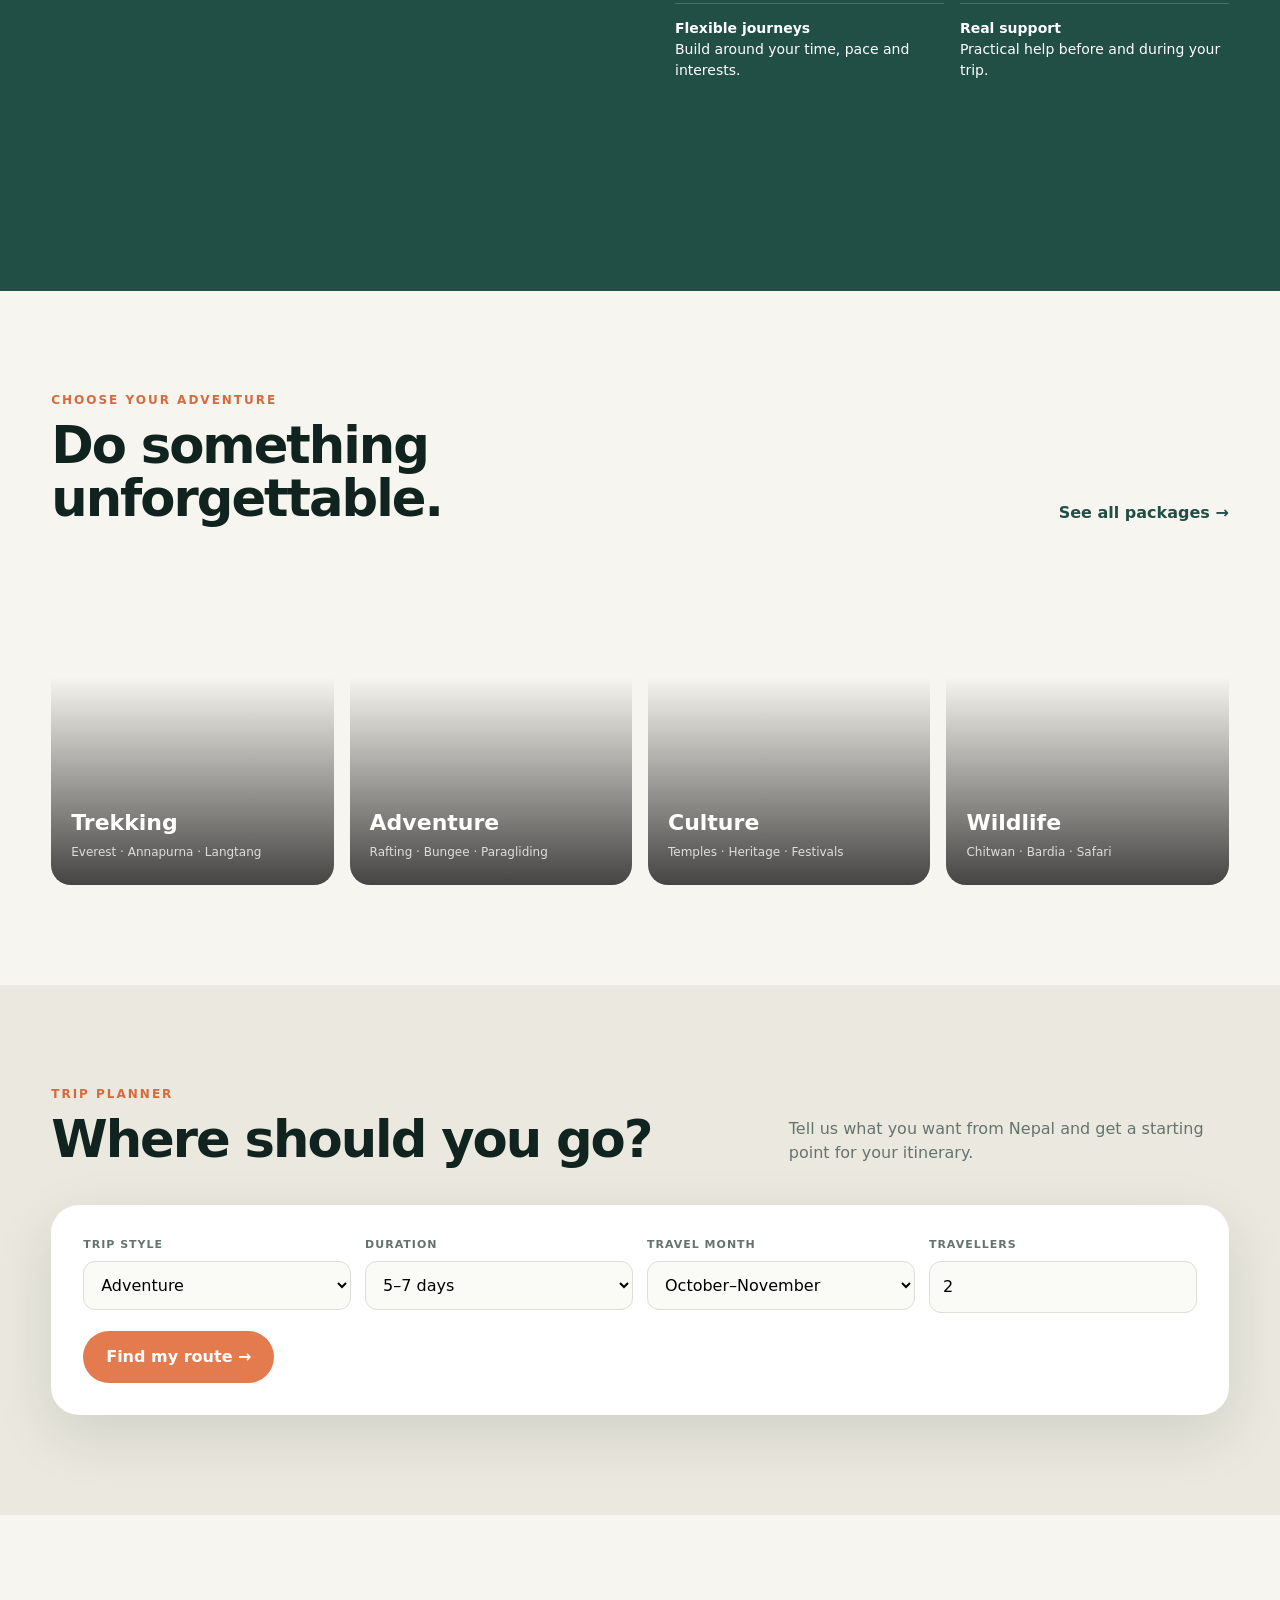
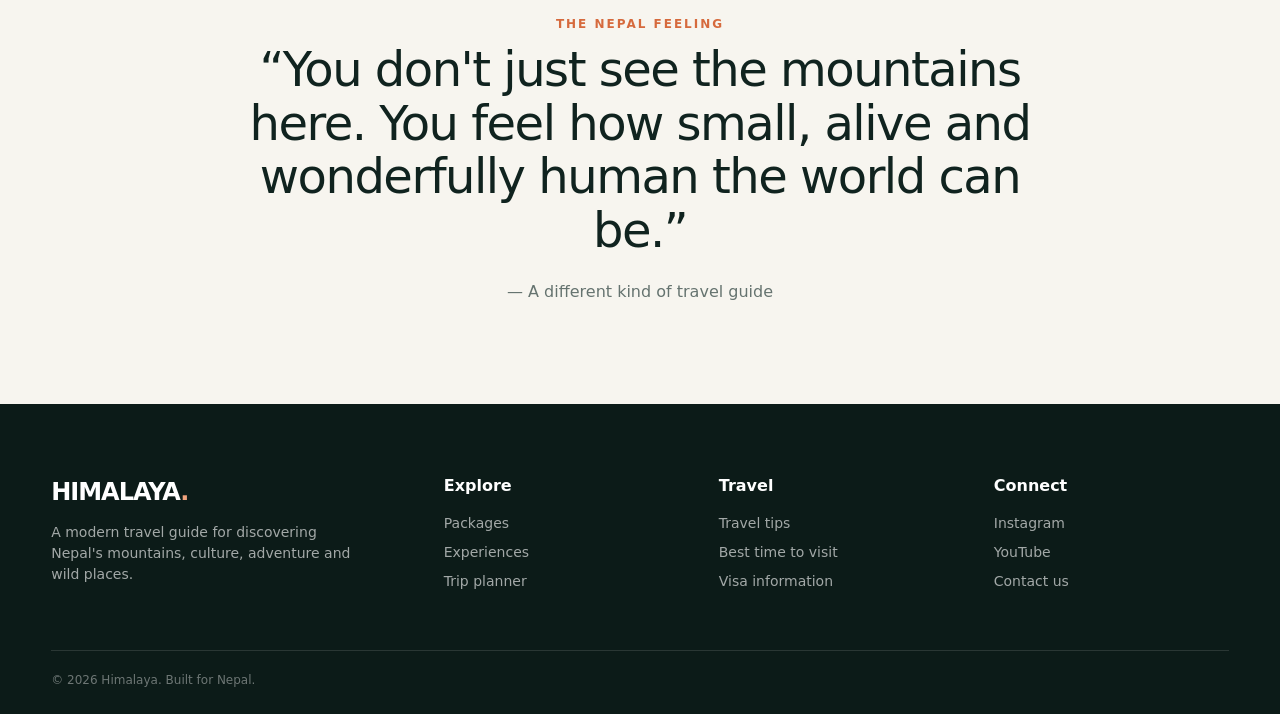
==== commit 758ef9cb: "Change logo text and add featured packages section Updated the logo text from 'HIMALAYA' to 'Drishya" ====
--- a/index.html
+++ b/index.html
@@ -15,7 +15,7 @@
   <div class="container nav-inner">
 
     <a class="logo" href="index.html">
-      HIMALAYA<span>.</span>
+      Drishya Travels<span>.</span>
     </a>
 
     <nav class="links">
@@ -103,6 +103,39 @@
   </div>
 
 </section>
+<!-- =========================
+     FEATURED PACKAGES
+========================= -->
+
+<section class="section featured-packages" id="featured">
+
+  <div class="container">
+
+    <div class="section-head">
+
+      <div>
+        <div class="kicker">
+          Recommended for you
+        </div>
+
+        <h2>
+          Featured journeys.
+        </h2>
+      </div>
+
+      <a class="link" href="packages.html">
+        View all packages →
+      </a>
+
+    </div>
+
+    <div class="featured-grid" id="featured-packages-container">
+      <!-- Featured / discounted packages loaded by JavaScript -->
+    </div>
+
+  </div>
+
+</section>
 
 
 <!-- =========================
@@ -629,4 +662,4 @@
 <script src="js/main.js"></script>
 
 </body>
-</html>+</html>
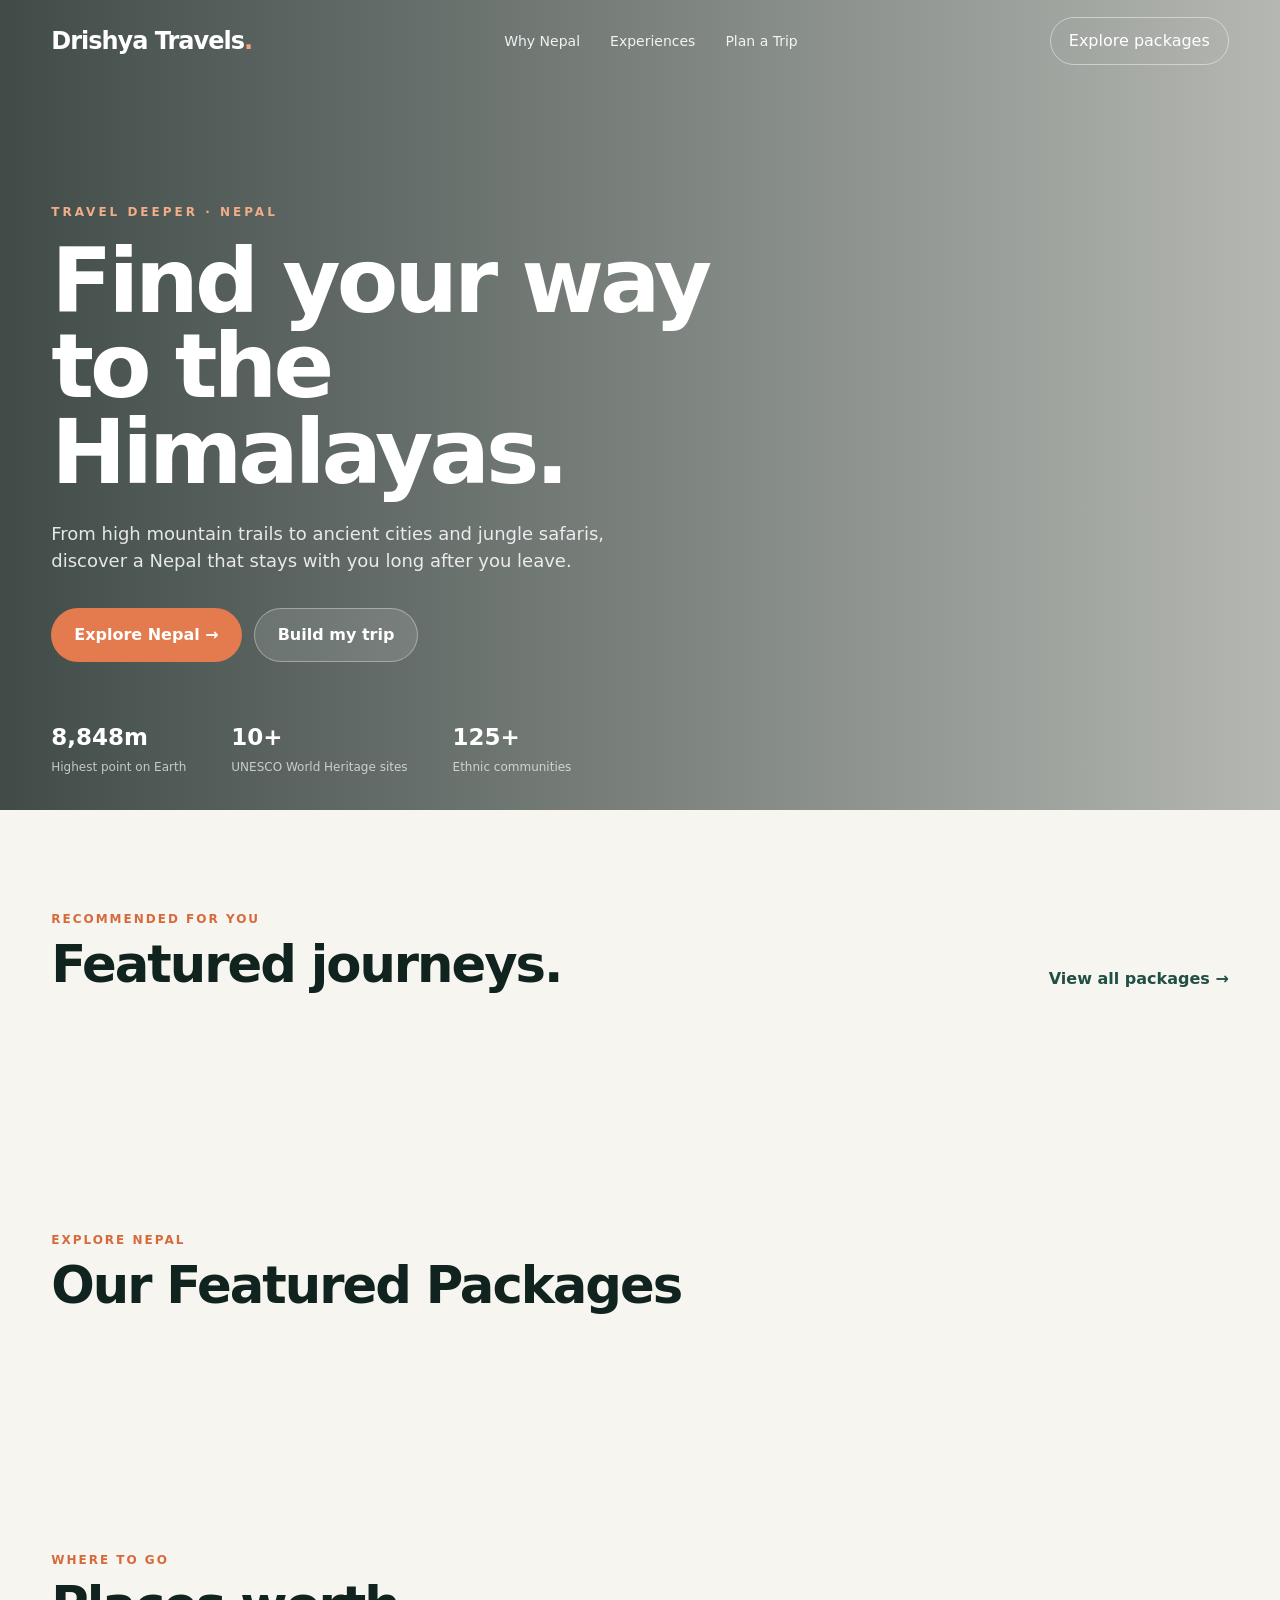
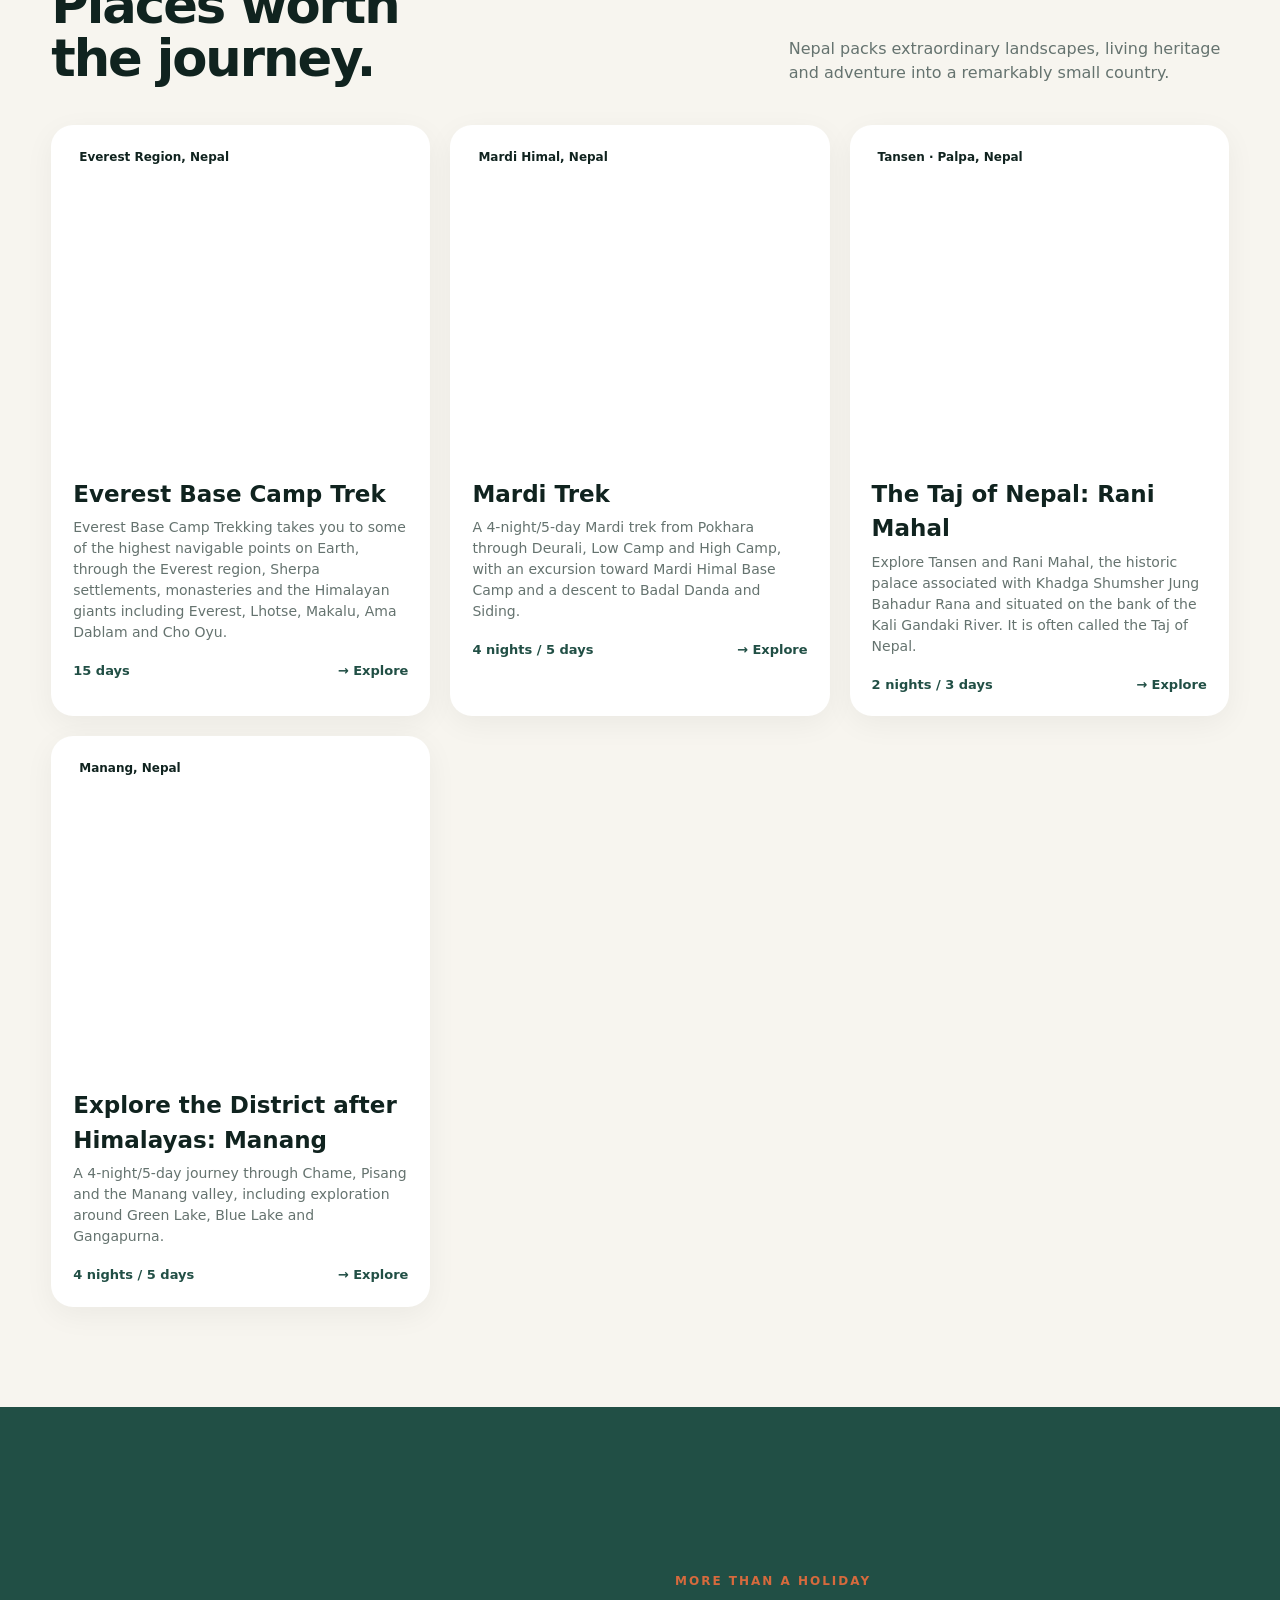
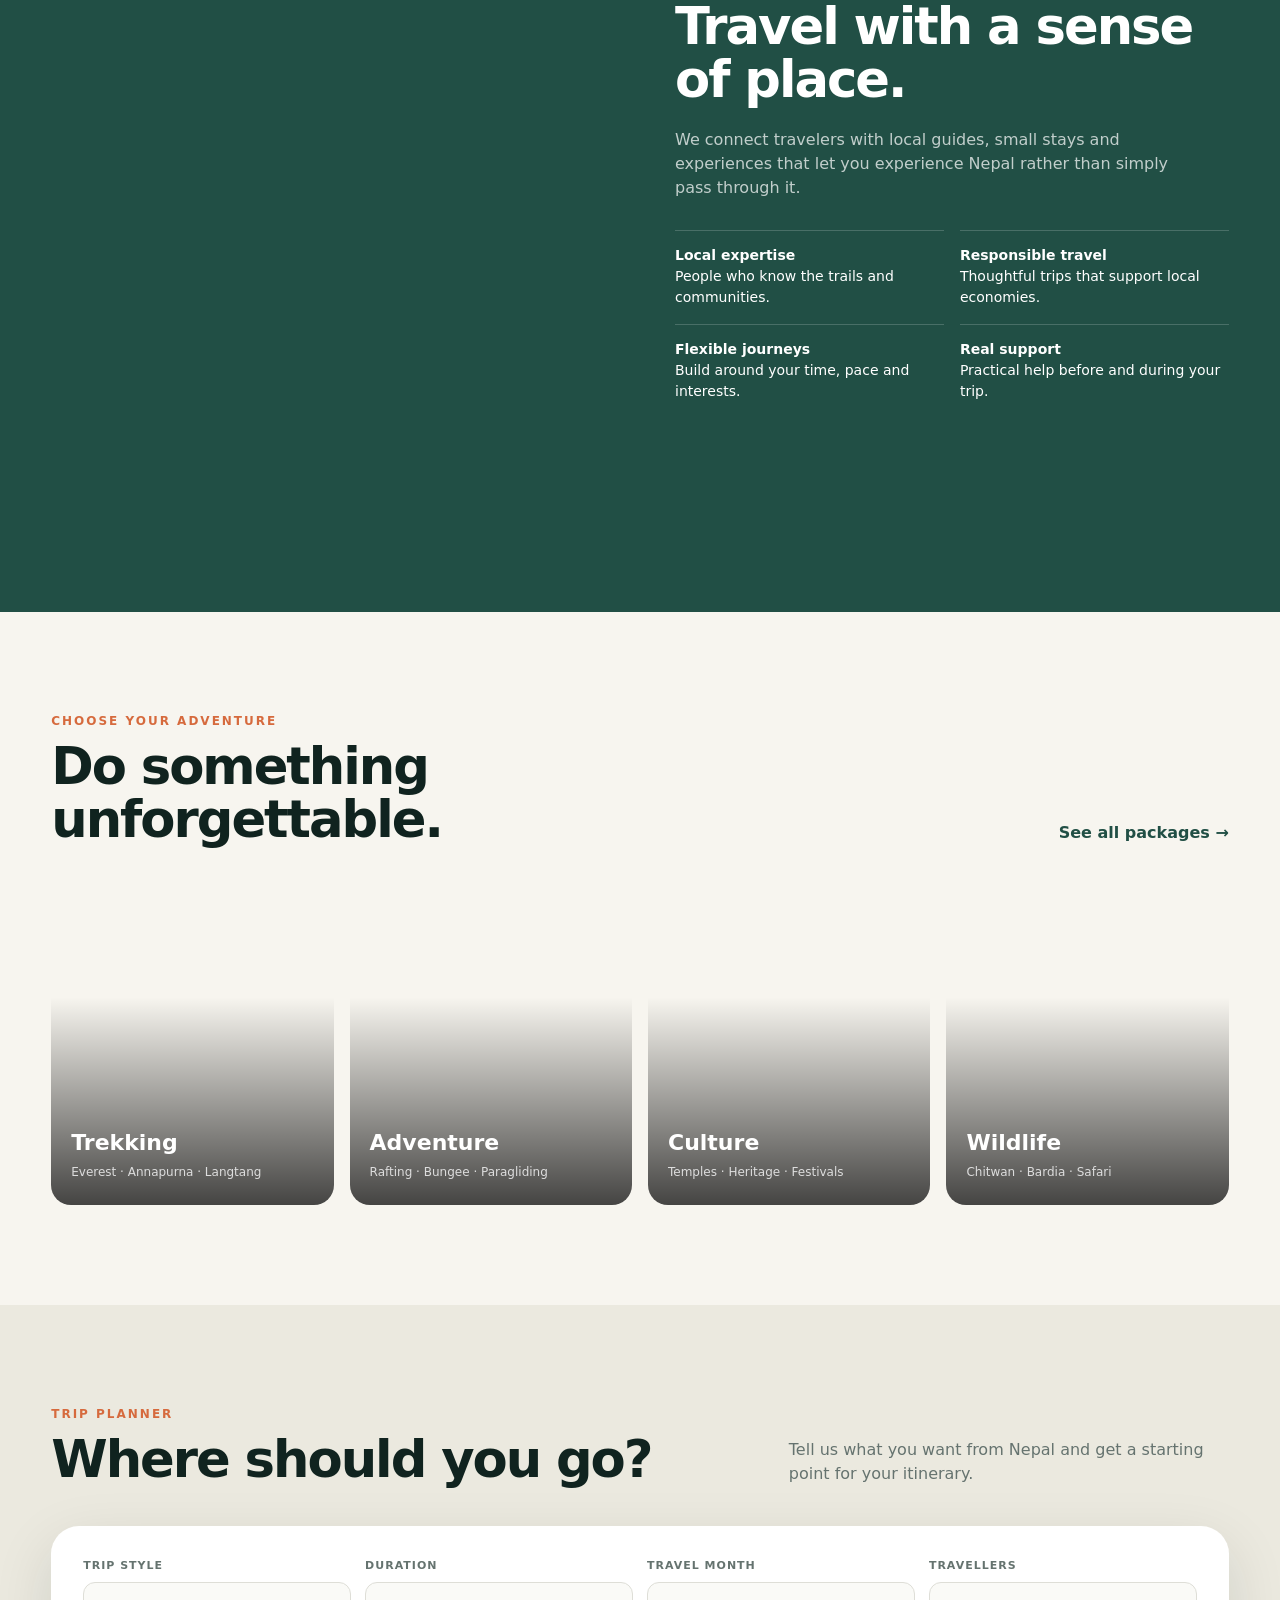
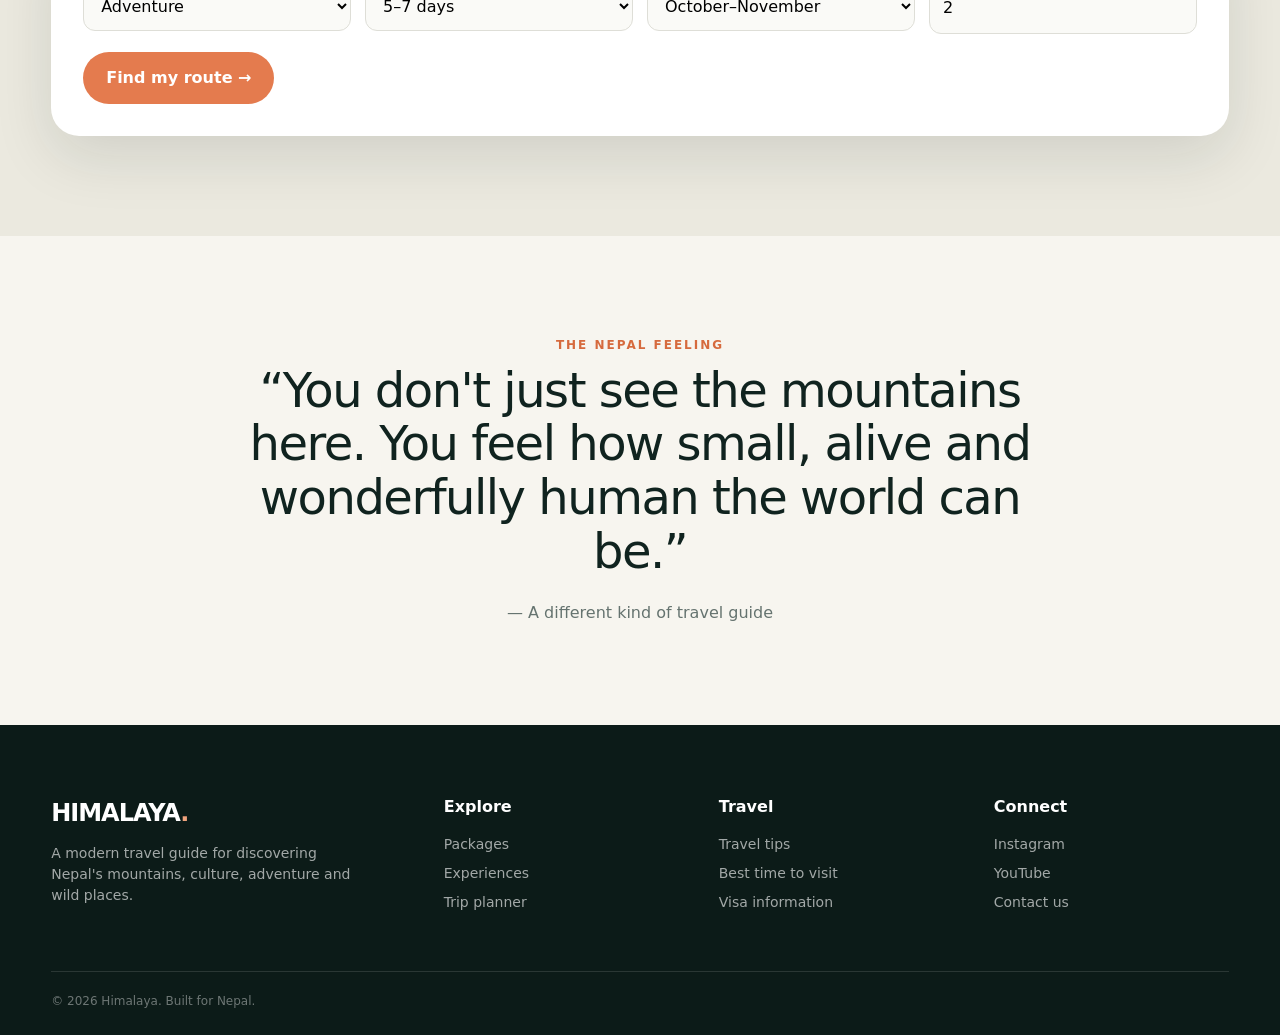
==== commit ea817540: "Update featured packages and homepage" ====
--- a/index.html
+++ b/index.html
@@ -137,7 +137,33 @@
 
 </section>
 
-
+<!-- =========================
+     FEATURED PACKAGES
+========================= -->
+
+<section class="featured-packages">
+
+  <div class="container">
+
+    <div class="featured-head">
+
+      <div>
+        <div class="kicker">
+          Explore Nepal
+        </div>
+
+        <h2>
+          Our Featured Packages
+        </h2>
+      </div>
+    </div>
+
+    <!-- Django/API packages will be inserted here -->
+    <div class="featured-grid" id="featured-packages-container"></div>
+
+  </div>
+
+</section>
 <!-- =========================
      PACKAGES / DESTINATIONS
 ========================= -->
--- a/css/home.css
+++ b/css/home.css
@@ -7,6 +7,226 @@
 .hero p{font-size:18px;max-width:600px;color:rgba(255,255,255,.86);margin-bottom:34px}
 .actions{display:flex;gap:12px;flex-wrap:wrap}
 .hero-stats{position:absolute;bottom:32px;left:0;right:0}
+/* =========================
+   FEATURED PACKAGES
+========================= */
+
+.featured-packages{
+  padding:100px 0;
+  background:var(--paper);
+}
+
+.featured-head{
+  display:flex;
+  justify-content:space-between;
+  align-items:flex-end;
+  gap:30px;
+  margin-bottom:40px;
+}
+
+.featured-head h2{
+  margin:0;
+  font-size:clamp(34px,4vw,54px);
+  line-height:1.03;
+  letter-spacing:-2px;
+}
+
+.featured-link{
+  color:var(--accent2);
+  font-weight:750;
+  white-space:nowrap;
+  transition:color .25s ease, transform .25s ease;
+}
+
+.featured-link:hover{
+  color:var(--accent);
+  transform:translateX(4px);
+}
+
+
+/* =========================
+   FEATURED GRID
+========================= */
+
+.featured-grid{
+  display:grid;
+  grid-template-columns:repeat(3,1fr);
+  gap:20px;
+}
+
+
+/* =========================
+   FEATURED CARD
+========================= */
+
+.featured-card{
+  background:#fff;
+  border-radius:22px;
+  overflow:hidden;
+  box-shadow:0 8px 30px rgba(0,0,0,.05);
+  transition:
+    transform .3s ease,
+    box-shadow .3s ease;
+}
+
+.featured-card:hover{
+  transform:translateY(-6px);
+  box-shadow:0 15px 40px rgba(0,0,0,.10);
+}
+
+
+/* =========================
+   IMAGE
+========================= */
+
+.featured-card-image{
+  height:300px;
+  position:relative;
+  background-size:cover;
+  background-position:center;
+  background-repeat:no-repeat;
+  transition:transform .5s ease;
+}
+
+.featured-card:hover .featured-card-image{
+  transform:scale(1.04);
+}
+
+
+/* Image overlay */
+
+.featured-card-image::after{
+  content:"";
+  position:absolute;
+  inset:0;
+  background:linear-gradient(
+    to bottom,
+    rgba(0,0,0,.05),
+    rgba(0,0,0,.35)
+  );
+}
+
+
+/* =========================
+   CARD CONTENT
+========================= */
+
+.featured-card-content{
+  padding:22px;
+}
+
+.featured-meta{
+  display:flex;
+  justify-content:space-between;
+  align-items:center;
+  gap:15px;
+  margin-bottom:10px;
+  font-size:11px;
+  text-transform:uppercase;
+  letter-spacing:1px;
+  font-weight:800;
+  color:var(--accent2);
+}
+
+.featured-card-content h3{
+  font-size:23px;
+  line-height:1.15;
+  margin-bottom:9px;
+  letter-spacing:-.5px;
+}
+
+.featured-card-content p{
+  color:var(--muted);
+  font-size:14px;
+  line-height:1.6;
+}
+
+
+/* =========================
+   BOTTOM ROW
+========================= */
+
+.featured-bottom{
+  display:flex;
+  justify-content:space-between;
+  align-items:center;
+  gap:15px;
+  margin-top:20px;
+  padding-top:16px;
+  border-top:1px solid var(--line);
+}
+
+.featured-bottom strong{
+  font-size:14px;
+  color:var(--ink);
+}
+
+.featured-bottom span{
+  color:var(--accent);
+  font-size:14px;
+  font-weight:800;
+  transition:transform .25s ease;
+}
+
+.featured-card:hover .featured-bottom span{
+  transform:translateX(4px);
+}
+
+
+/* =========================
+   TABLET
+========================= */
+
+@media(max-width:850px){
+
+  .featured-head{
+    align-items:flex-start;
+  }
+
+  .featured-grid{
+    grid-template-columns:1fr 1fr;
+  }
+
+  .featured-card:last-child{
+    grid-column:1 / -1;
+  }
+
+  .featured-card-image{
+    height:280px;
+  }
+
+}
+
+
+/* =========================
+   MOBILE
+========================= */
+
+@media(max-width:520px){
+
+  .featured-packages{
+    padding:70px 0;
+  }
+
+  .featured-head{
+    display:block;
+    margin-bottom:30px;
+  }
+
+  .featured-link{
+    display:inline-block;
+    margin-top:15px;
+  }
+
+  .featured-grid{
+    grid-template-columns:1fr;
+  }
+
+  .featured-card:last-child{
+    grid-column:auto;
+  }
+
+.featured-card-image{height:240px;}}
 .stats{display:flex;gap:45px;color:#fff}
 .stat strong{display:block;font-size:23px}.stat span{font-size:12px;color:rgba(255,255,255,.68)}
 .cards{display:grid;grid-template-columns:repeat(3,1fr);gap:20px}
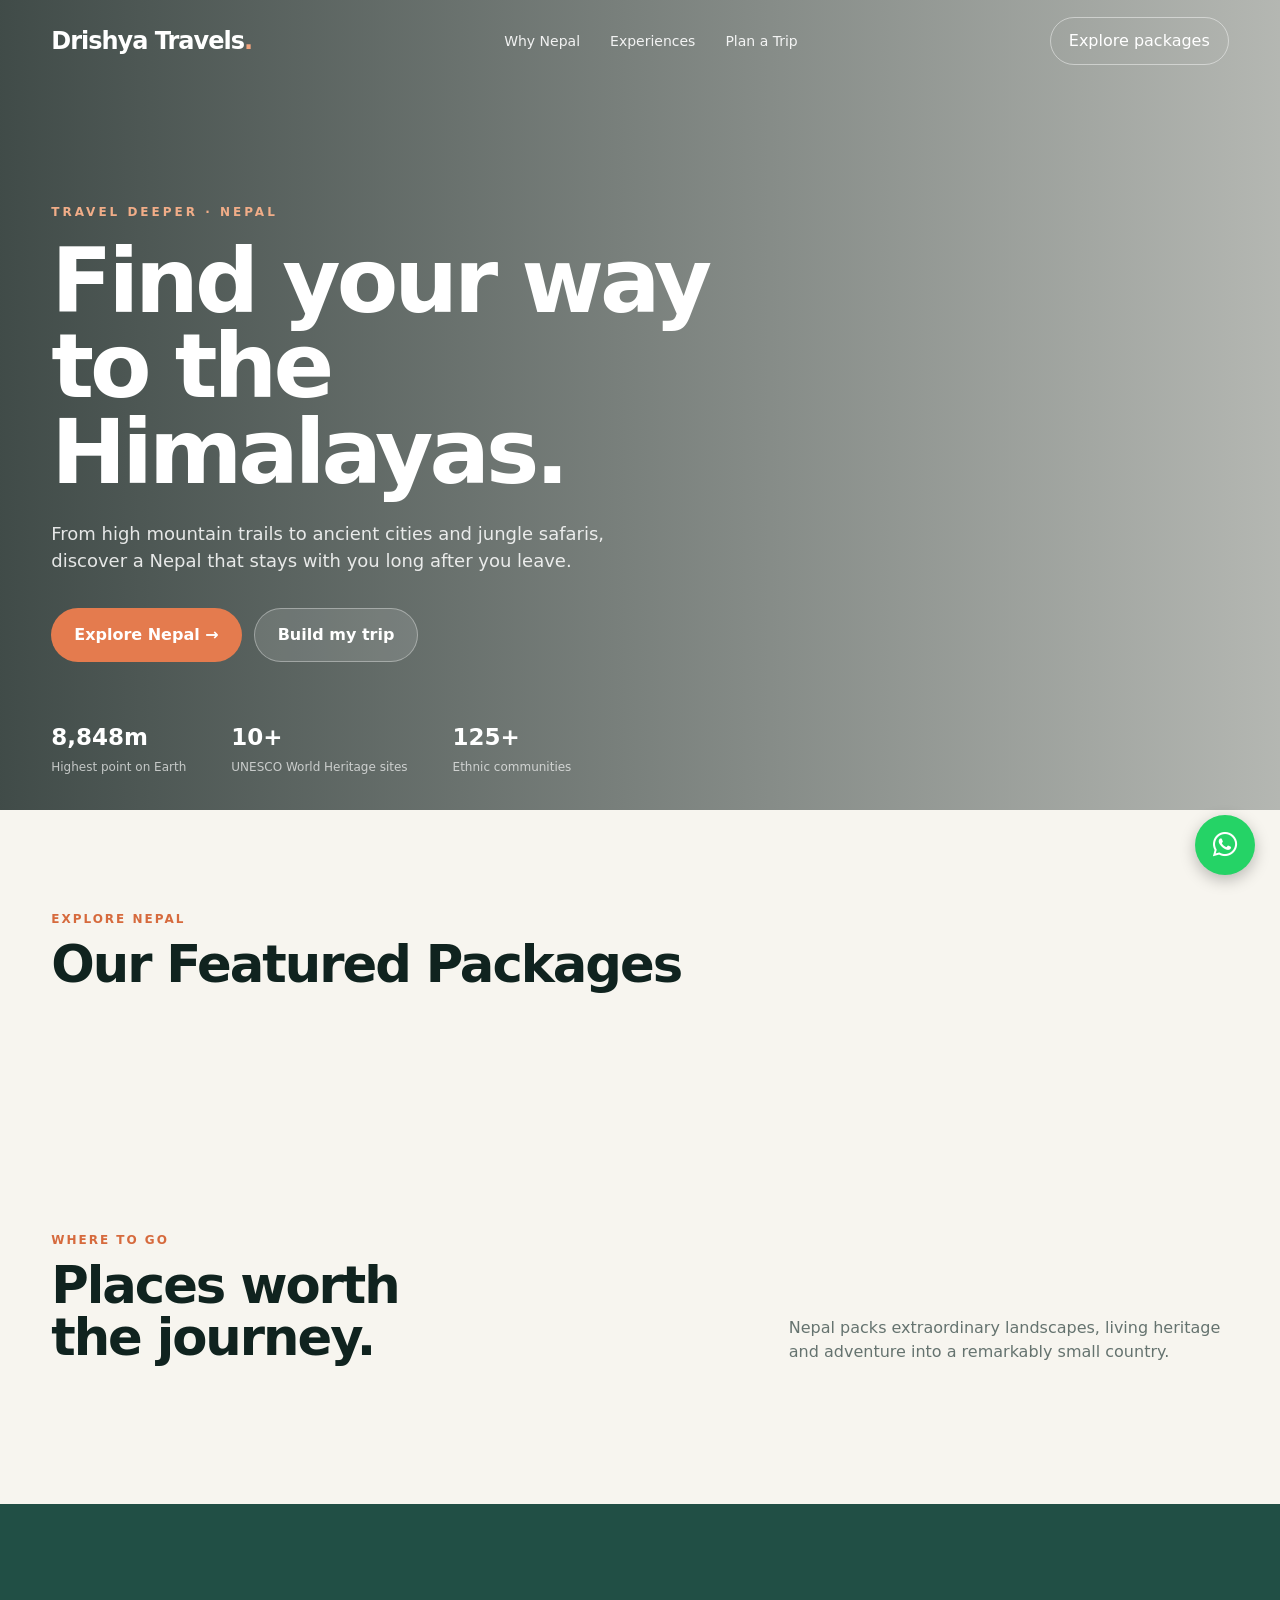
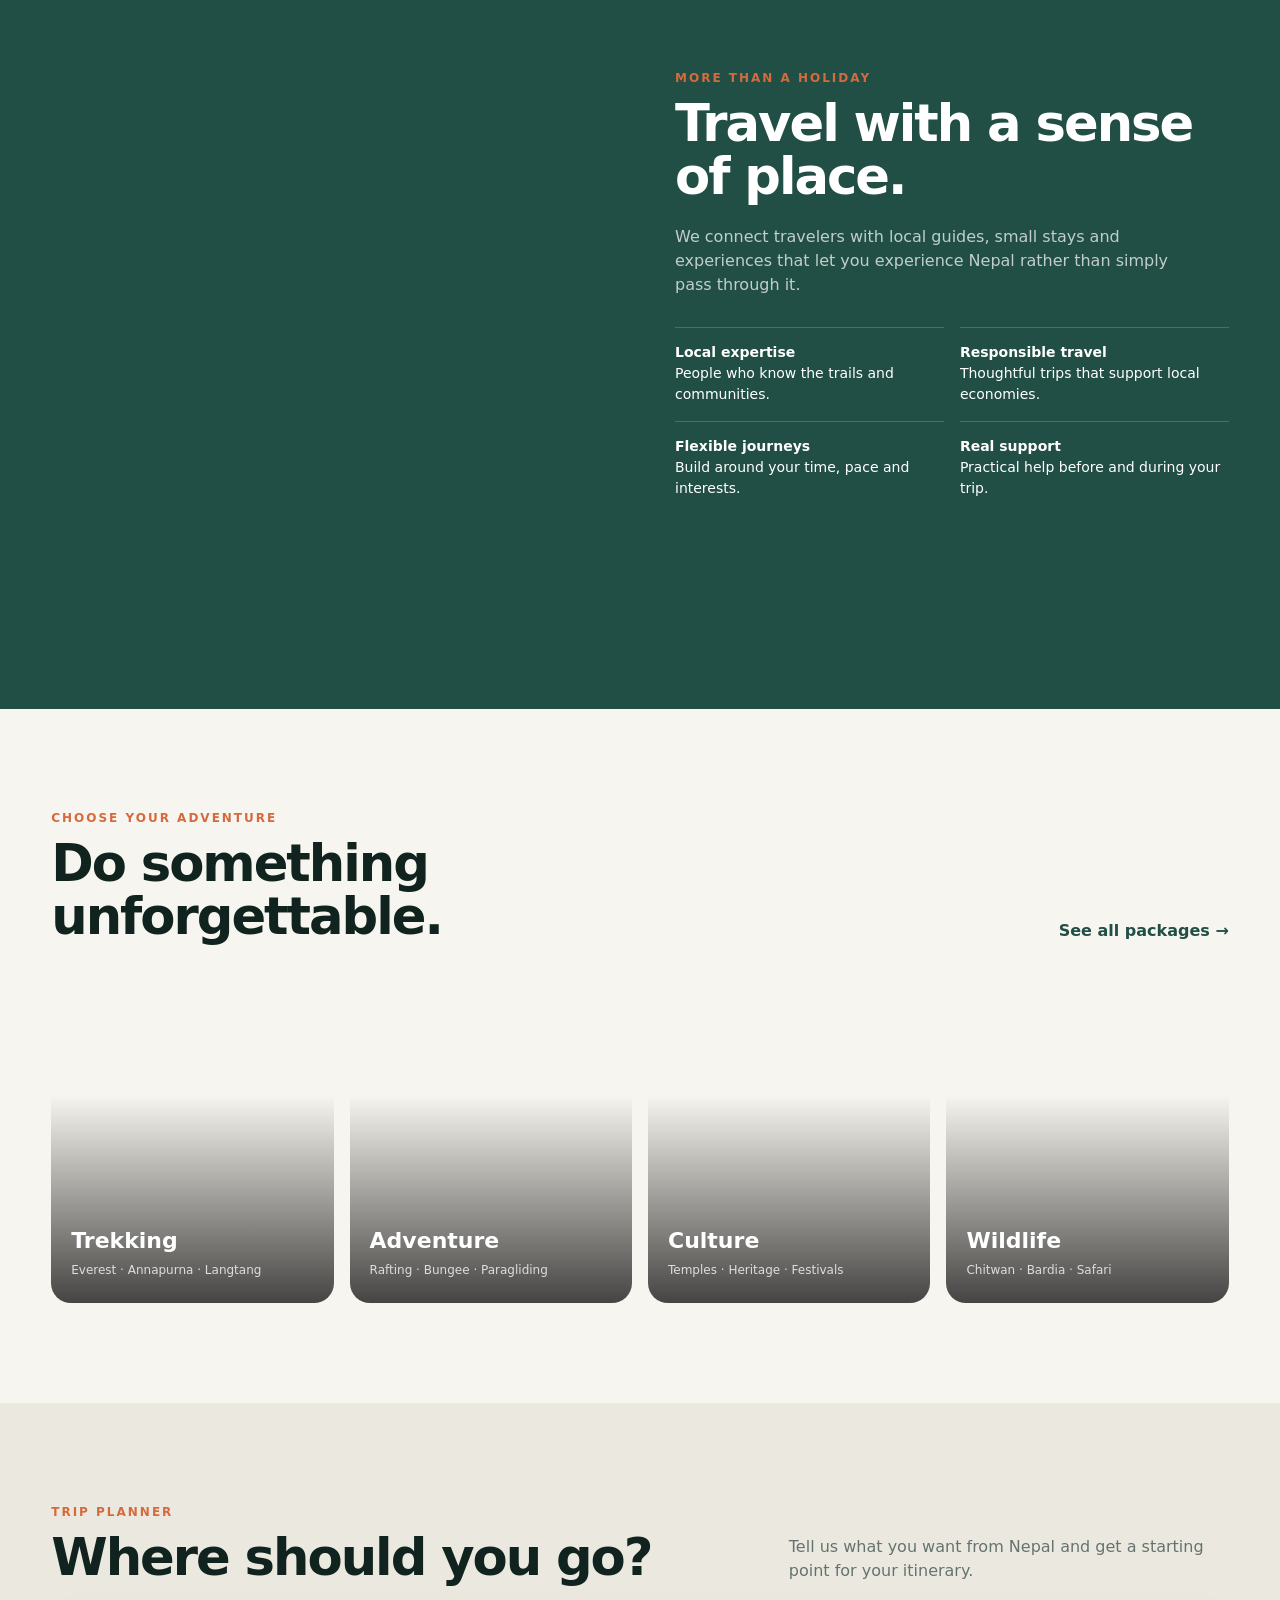
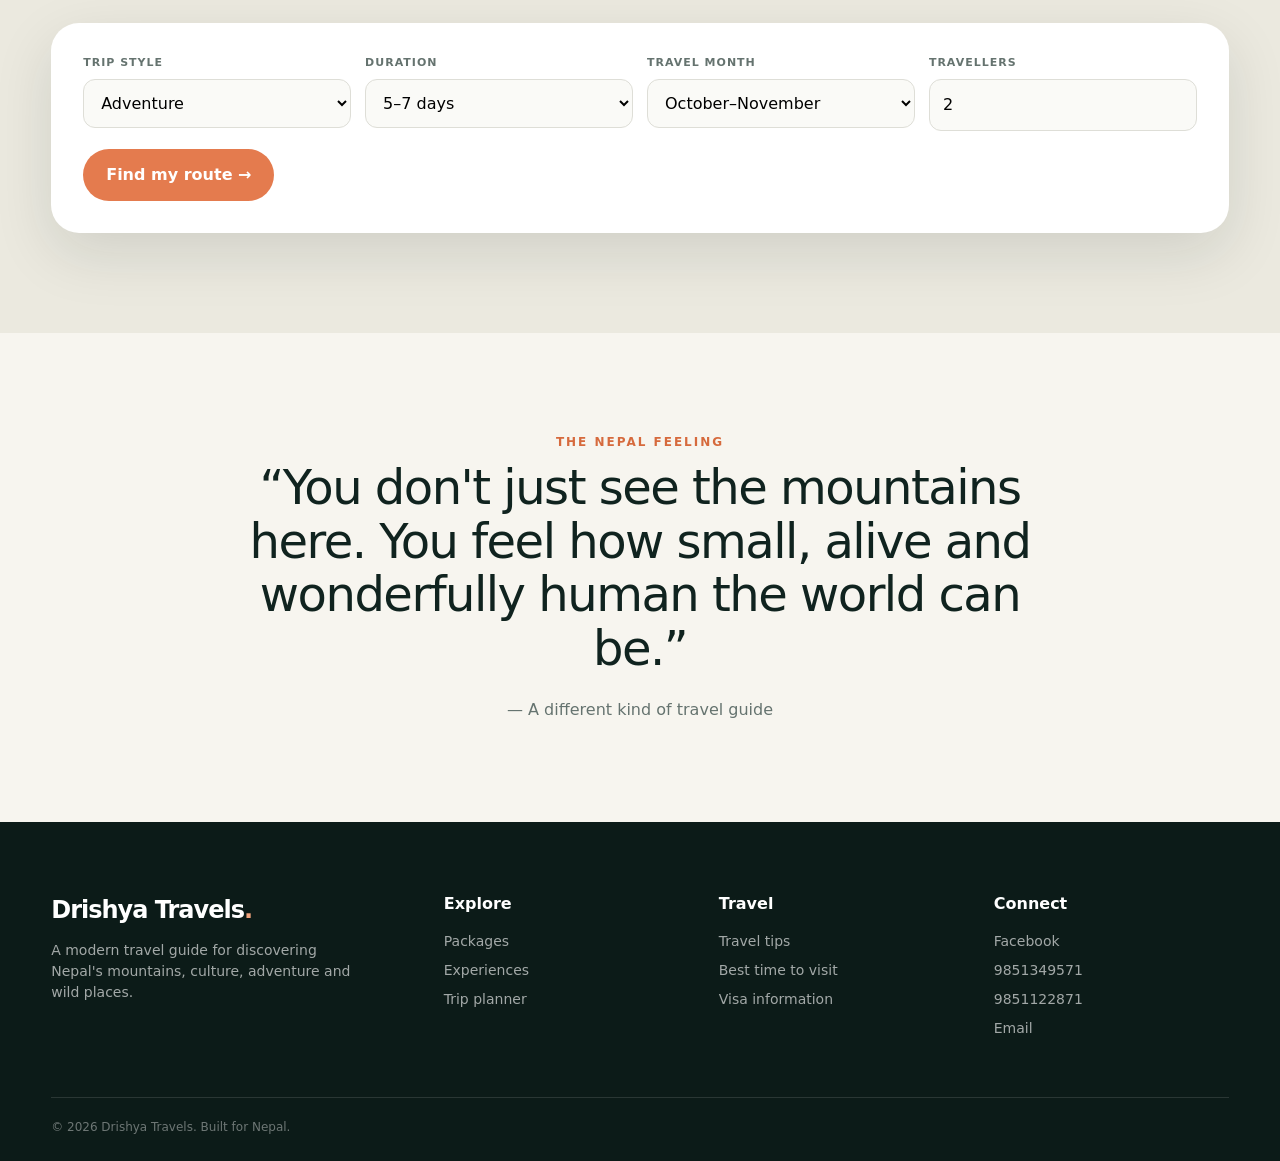
==== commit 25da2abc: "html page" ====
--- a/index.html
+++ b/index.html
@@ -1,691 +1,18 @@
 <!DOCTYPE html>
 <html lang="en">
 <head>
-<meta charset="UTF-8">
-<meta name="viewport" content="width=device-width, initial-scale=1.0">
-<title>Himalaya — Discover Nepal</title>
-<meta name="description" content="Discover Nepal's mountains, culture, wildlife and unforgettable journeys.">
-<link rel="stylesheet" href="css/global.css">
-<link rel="stylesheet" href="css/home.css">
+    <meta charset="UTF-8">
+    <meta name="viewport" content="width=device-width, initial-scale=1.0">
+    <title>Redirecting...</title>
+
+    <meta http-equiv="refresh" content="0; url=public/index.html">
+
+    <script>
+        window.location.href = "public/index.html";
+    </script>
 </head>
 
 <body>
-
-<header class="nav">
-  <div class="container nav-inner">
-
-    <a class="logo" href="index.html">
-      Drishya Travels<span>.</span>
-    </a>
-
-    <nav class="links">
-      <a href="#about">Why Nepal</a>
-      <a href="#experiences">Experiences</a>
-      <a href="#planner">Plan a Trip</a>
-    </nav>
-
-    <a class="nav-btn" href="packages.html">
-      Explore packages
-    </a>
-
-    <button
-      class="menu"
-      id="mobileMenuBtn"
-      aria-label="Open menu">
-      ☰
-    </button>
-
-  </div>
-</header>
-
-
-<main>
-
-<!-- =========================
-     HERO
-========================= -->
-
-<section class="hero">
-
-  <div class="container">
-    <div class="hero-content">
-
-      <div class="eyebrow">
-        Travel deeper · Nepal
-      </div>
-
-      <h1>
-        Find your way to the Himalayas.
-      </h1>
-
-      <p>
-        From high mountain trails to ancient cities and jungle safaris,
-        discover a Nepal that stays with you long after you leave.
-      </p>
-
-      <div class="actions">
-
-        <a class="btn btn-primary" href="packages.html">
-          Explore Nepal →
-        </a>
-
-        <a class="btn btn-light" href="#planner">
-          Build my trip
-        </a>
-
-      </div>
-
-    </div>
-  </div>
-
-
-  <div class="hero-stats">
-
-    <div class="container stats">
-
-      <div class="stat">
-        <strong>8,848m</strong>
-        <span>Highest point on Earth</span>
-      </div>
-
-      <div class="stat">
-        <strong>10+</strong>
-        <span>UNESCO World Heritage sites</span>
-      </div>
-
-      <div class="stat">
-        <strong>125+</strong>
-        <span>Ethnic communities</span>
-      </div>
-
-    </div>
-
-  </div>
-
-</section>
-<!-- =========================
-     FEATURED PACKAGES
-========================= -->
-
-<section class="section featured-packages" id="featured">
-
-  <div class="container">
-
-    <div class="section-head">
-
-      <div>
-        <div class="kicker">
-          Recommended for you
-        </div>
-
-        <h2>
-          Featured journeys.
-        </h2>
-      </div>
-
-      <a class="link" href="packages.html">
-        View all packages →
-      </a>
-
-    </div>
-
-    <div class="featured-grid" id="featured-packages-container">
-      <!-- Featured / discounted packages loaded by JavaScript -->
-    </div>
-
-  </div>
-
-</section>
-
-<!-- =========================
-     FEATURED PACKAGES
-========================= -->
-
-<section class="featured-packages">
-
-  <div class="container">
-
-    <div class="featured-head">
-
-      <div>
-        <div class="kicker">
-          Explore Nepal
-        </div>
-
-        <h2>
-          Our Featured Packages
-        </h2>
-      </div>
-    </div>
-
-    <!-- Django/API packages will be inserted here -->
-    <div class="featured-grid" id="featured-packages-container"></div>
-
-  </div>
-
-</section>
-<!-- =========================
-     PACKAGES / DESTINATIONS
-========================= -->
-
-<section class="section" id="destinations">
-
-  <div class="container">
-
-    <div class="section-head">
-
-      <div>
-        <div class="kicker">
-          Where to go
-        </div>
-
-        <h2>
-          Places worth<br>
-          the journey.
-        </h2>
-      </div>
-
-      <p>
-        Nepal packs extraordinary landscapes, living heritage and
-        adventure into a remarkably small country.
-      </p>
-
-    </div>
-
-
-    <!--
-      IMPORTANT:
-
-      Package cards are NOT hardcoded here.
-
-      JavaScript will load the packages from:
-
-      GET /api/packages
-
-      and insert the cards into this container.
-
-      If there are no packages in the database,
-      this container remains empty.
-    -->
-
-    <div class="cards" id="packages-container"></div>
-
-  </div>
-
-</section>
-
-
-<!-- =========================
-     ABOUT
-========================= -->
-
-<section class="section feature" id="about">
-
-  <div class="container feature-grid">
-
-    <div class="feature-img"></div>
-
-    <div>
-
-      <div class="kicker">
-        More than a holiday
-      </div>
-
-      <h2>
-        Travel with a sense of place.
-      </h2>
-
-      <p>
-        We connect travelers with local guides, small stays and
-        experiences that let you experience Nepal rather than
-        simply pass through it.
-      </p>
-
-      <div class="feature-list">
-
-        <div>
-          <strong>Local expertise</strong>
-          <br>
-          People who know the trails and communities.
-        </div>
-
-        <div>
-          <strong>Responsible travel</strong>
-          <br>
-          Thoughtful trips that support local economies.
-        </div>
-
-        <div>
-          <strong>Flexible journeys</strong>
-          <br>
-          Build around your time, pace and interests.
-        </div>
-
-        <div>
-          <strong>Real support</strong>
-          <br>
-          Practical help before and during your trip.
-        </div>
-
-      </div>
-
-    </div>
-
-  </div>
-
-</section>
-
-
-<!-- =========================
-     EXPERIENCES
-========================= -->
-
-<section class="section" id="experiences">
-
-  <div class="container">
-
-    <div class="section-head">
-
-      <div>
-
-        <div class="kicker">
-          Choose your adventure
-        </div>
-
-        <h2>
-          Do something<br>
-          unforgettable.
-        </h2>
-
-      </div>
-
-      <a class="link" href="packages.html">
-        See all packages →
-      </a>
-
-    </div>
-
-
-    <div class="experiences">
-
-      <a
-        class="exp"
-        style="background-image:url('https://images.unsplash.com/photo-1544735716-392fe2489ffa?auto=format&fit=crop&w=900&q=80')"
-        href="package.html?id=everest-base-camp">
-
-        <div class="exp-content">
-
-          <h3>
-            Trekking
-          </h3>
-
-          <span>
-            Everest · Annapurna · Langtang
-          </span>
-
-        </div>
-
-      </a>
-
-
-      <a
-        class="exp"
-        style="background-image:url('https://images.unsplash.com/photo-1533130061792-64b345e4a833?auto=format&fit=crop&w=900&q=80')"
-        href="package.html?id=pokhara-adventure">
-
-        <div class="exp-content">
-
-          <h3>
-            Adventure
-          </h3>
-
-          <span>
-            Rafting · Bungee · Paragliding
-          </span>
-
-        </div>
-
-      </a>
-
-
-      <a
-        class="exp"
-        style="background-image:url('https://images.unsplash.com/photo-1605649487212-47bdab064df7?auto=format&fit=crop&w=900&q=80')"
-        href="package.html?id=kathmandu-heritage">
-
-        <div class="exp-content">
-
-          <h3>
-            Culture
-          </h3>
-
-          <span>
-            Temples · Heritage · Festivals
-          </span>
-
-        </div>
-
-      </a>
-
-
-      <a
-        class="exp"
-        style="background-image:url('https://images.unsplash.com/photo-1535338454770-8be927b5a00b?auto=format&fit=crop&w=900&q=80')"
-        href="packages.html">
-
-        <div class="exp-content">
-
-          <h3>
-            Wildlife
-          </h3>
-
-          <span>
-            Chitwan · Bardia · Safari
-          </span>
-
-        </div>
-
-      </a>
-
-    </div>
-
-  </div>
-
-</section>
-
-
-<!-- =========================
-     TRIP PLANNER
-========================= -->
-
-<section class="section planner" id="planner">
-
-  <div class="container">
-
-    <div class="section-head">
-
-      <div>
-
-        <div class="kicker">
-          Trip planner
-        </div>
-
-        <h2>
-          Where should you go?
-        </h2>
-
-      </div>
-
-      <p>
-        Tell us what you want from Nepal and get a starting point
-        for your itinerary.
-      </p>
-
-    </div>
-
-
-    <div class="planner-box">
-
-      <div class="form-grid">
-
-        <div class="field">
-
-          <label>
-            Trip style
-          </label>
-
-          <select id="style">
-
-            <option>
-              Adventure
-            </option>
-
-            <option>
-              Culture
-            </option>
-
-            <option>
-              Relaxed
-            </option>
-
-            <option>
-              Wildlife
-            </option>
-
-          </select>
-
-        </div>
-
-
-        <div class="field">
-
-          <label>
-            Duration
-          </label>
-
-          <select id="days">
-
-            <option>
-              5–7 days
-            </option>
-
-            <option>
-              8–12 days
-            </option>
-
-            <option>
-              13–18 days
-            </option>
-
-            <option>
-              18+ days
-            </option>
-
-          </select>
-
-        </div>
-
-
-        <div class="field">
-
-          <label>
-            Travel month
-          </label>
-
-          <select id="month">
-
-            <option>
-              October–November
-            </option>
-
-            <option>
-              December–February
-            </option>
-
-            <option>
-              March–May
-            </option>
-
-            <option>
-              June–September
-            </option>
-
-          </select>
-
-        </div>
-
-
-        <div class="field">
-
-          <label>
-            Travellers
-          </label>
-
-          <input
-            id="people"
-            type="number"
-            min="1"
-            value="2">
-
-        </div>
-
-      </div>
-
-
-      <button
-        class="btn btn-primary"
-        id="planTripBtn"
-        style="margin-top:18px">
-
-        Find my route →
-
-      </button>
-
-
-      <div
-        class="planner-result"
-        id="result">
-      </div>
-
-    </div>
-
-  </div>
-
-</section>
-
-
-<!-- =========================
-     QUOTE
-========================= -->
-
-<section class="section">
-
-  <div class="container quote">
-
-    <div class="kicker">
-      The Nepal feeling
-    </div>
-
-    <blockquote>
-      “You don't just see the mountains here. You feel how small,
-      alive and wonderfully human the world can be.”
-    </blockquote>
-
-    <cite>
-      — A different kind of travel guide
-    </cite>
-
-  </div>
-
-</section>
-
-</main>
-
-
-<!-- =========================
-     FOOTER
-========================= -->
-
-<footer>
-
-  <div class="container">
-
-    <div class="footer-grid">
-
-      <div>
-
-        <div class="logo">
-          HIMALAYA<span>.</span>
-        </div>
-
-        <p style="margin-top:12px;max-width:300px">
-          A modern travel guide for discovering Nepal's mountains,
-          culture, adventure and wild places.
-        </p>
-
-      </div>
-
-
-      <div>
-
-        <h4>
-          Explore
-        </h4>
-
-        <a href="packages.html">
-          Packages
-        </a>
-
-        <a href="#experiences">
-          Experiences
-        </a>
-
-        <a href="#planner">
-          Trip planner
-        </a>
-
-      </div>
-
-
-      <div>
-
-        <h4>
-          Travel
-        </h4>
-
-        <a href="#">
-          Travel tips
-        </a>
-
-        <a href="#">
-          Best time to visit
-        </a>
-
-        <a href="#">
-          Visa information
-        </a>
-
-      </div>
-
-
-      <div>
-
-        <h4>
-          Connect
-        </h4>
-
-        <a href="#">
-          Instagram
-        </a>
-
-        <a href="#">
-          YouTube
-        </a>
-
-        <a href="mailto:hello@himalaya.example">
-          Contact us
-        </a>
-
-      </div>
-
-    </div>
-
-
-    <div class="copyright">
-      © 2026 Himalaya. Built for Nepal.
-    </div>
-
-  </div>
-
-</footer>
-
-
-<!-- =========================
-     JAVASCRIPT
-========================= -->
-
-<script src="data/packages.js"></script>
-<script src="js/main.js"></script>
-
+    <p>Redirecting...</p>
 </body>
-</html>
+</html>
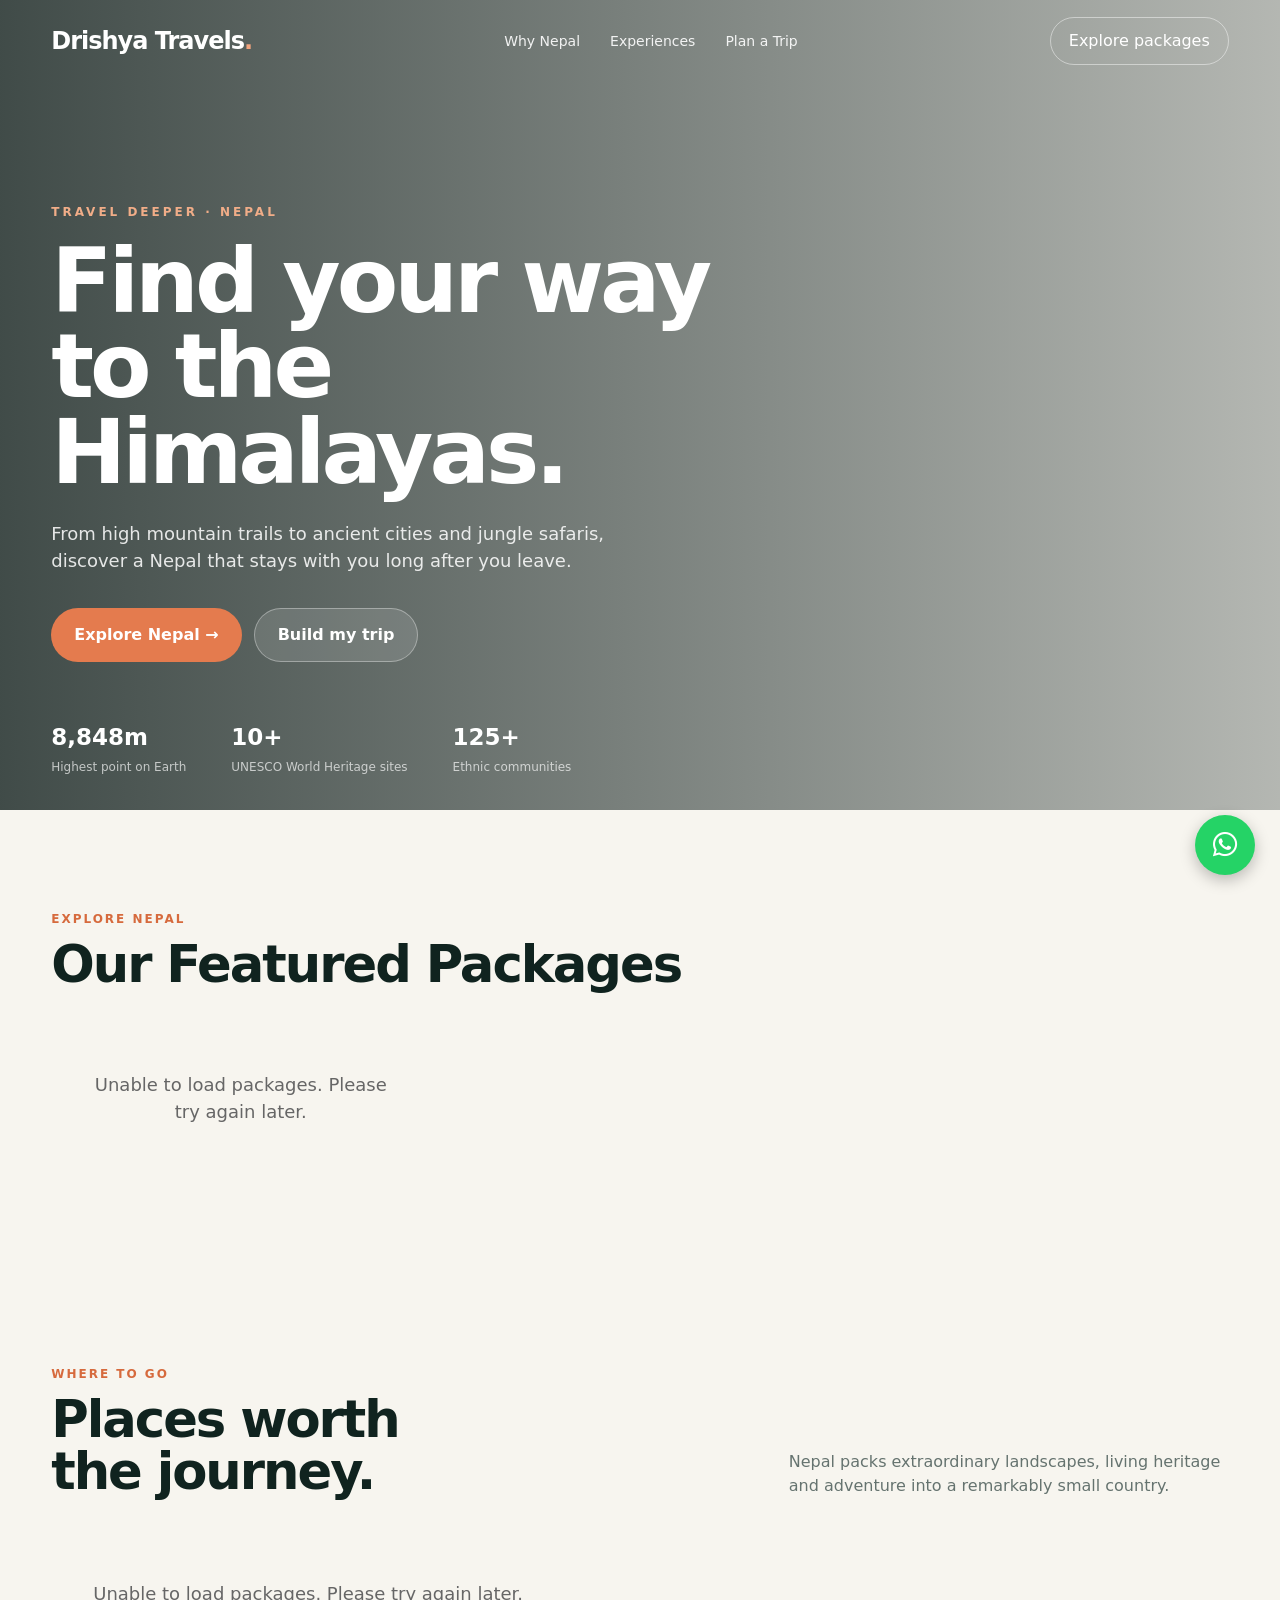
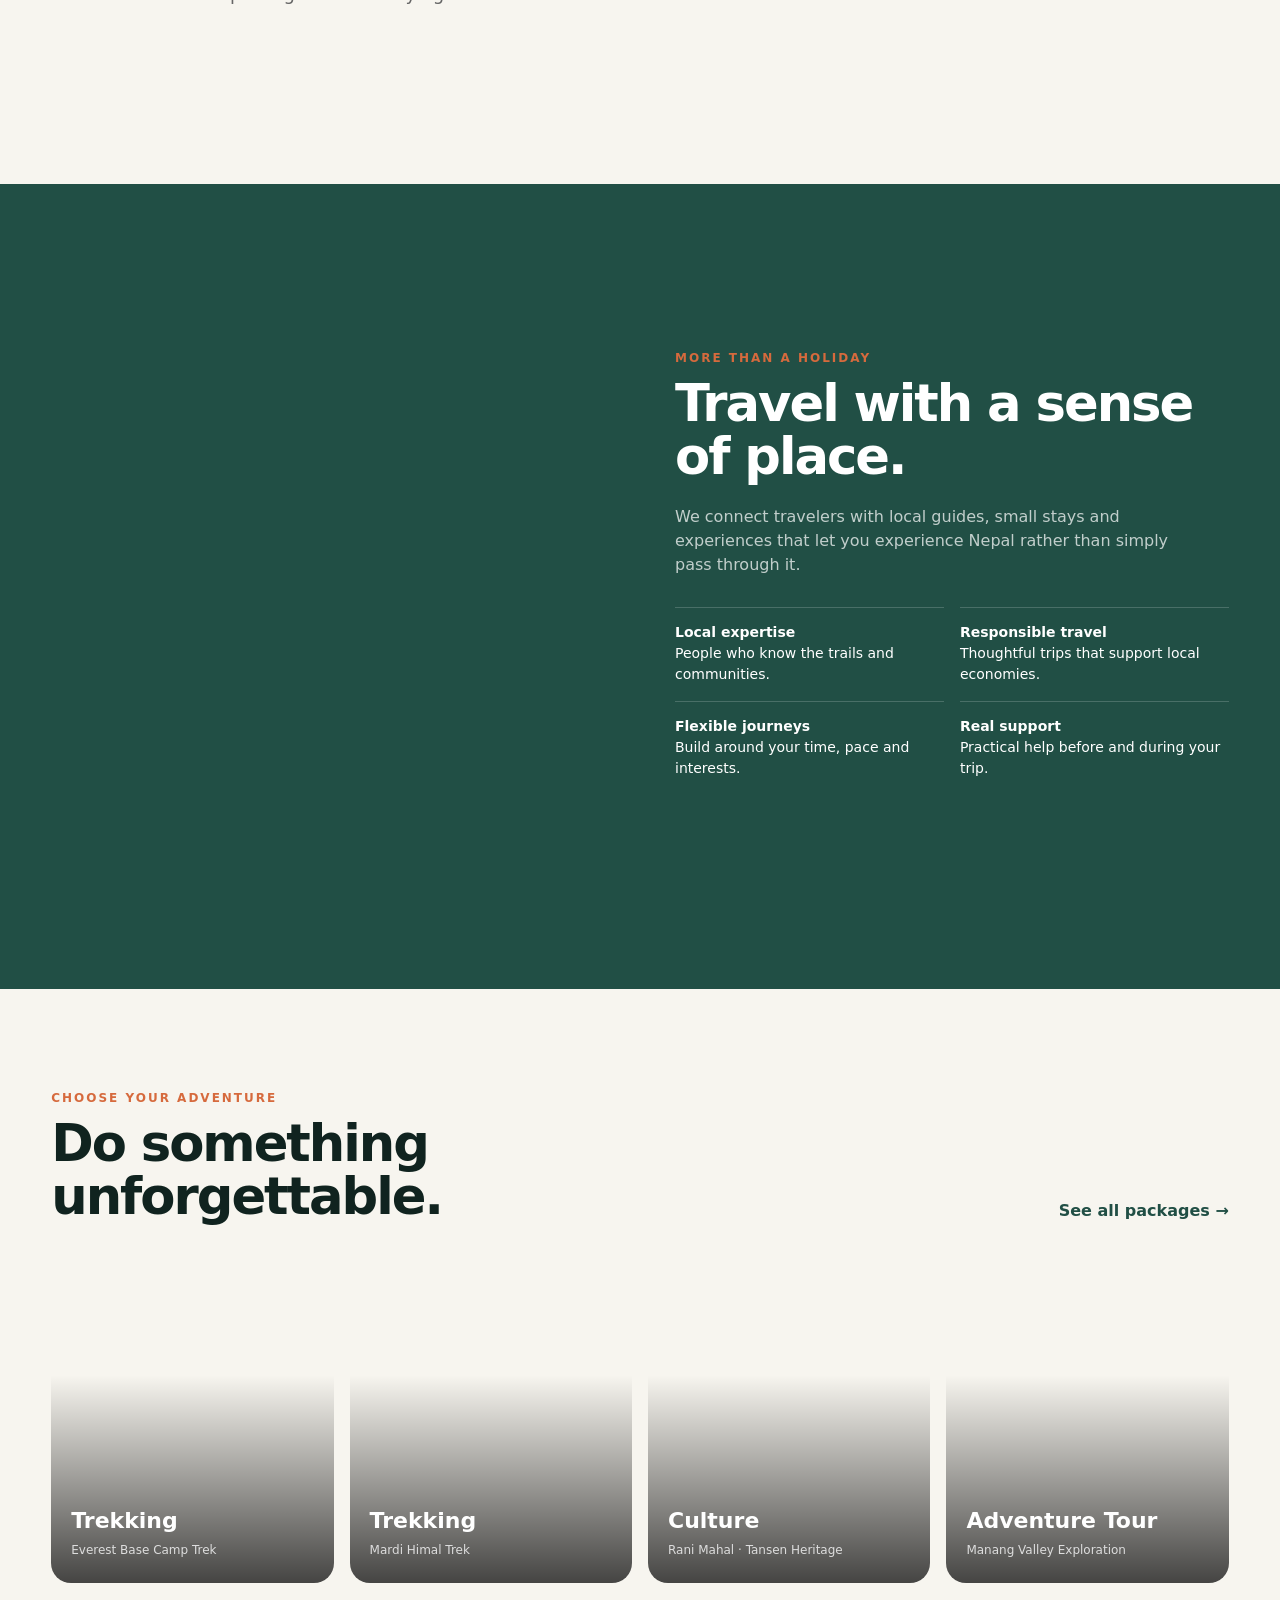
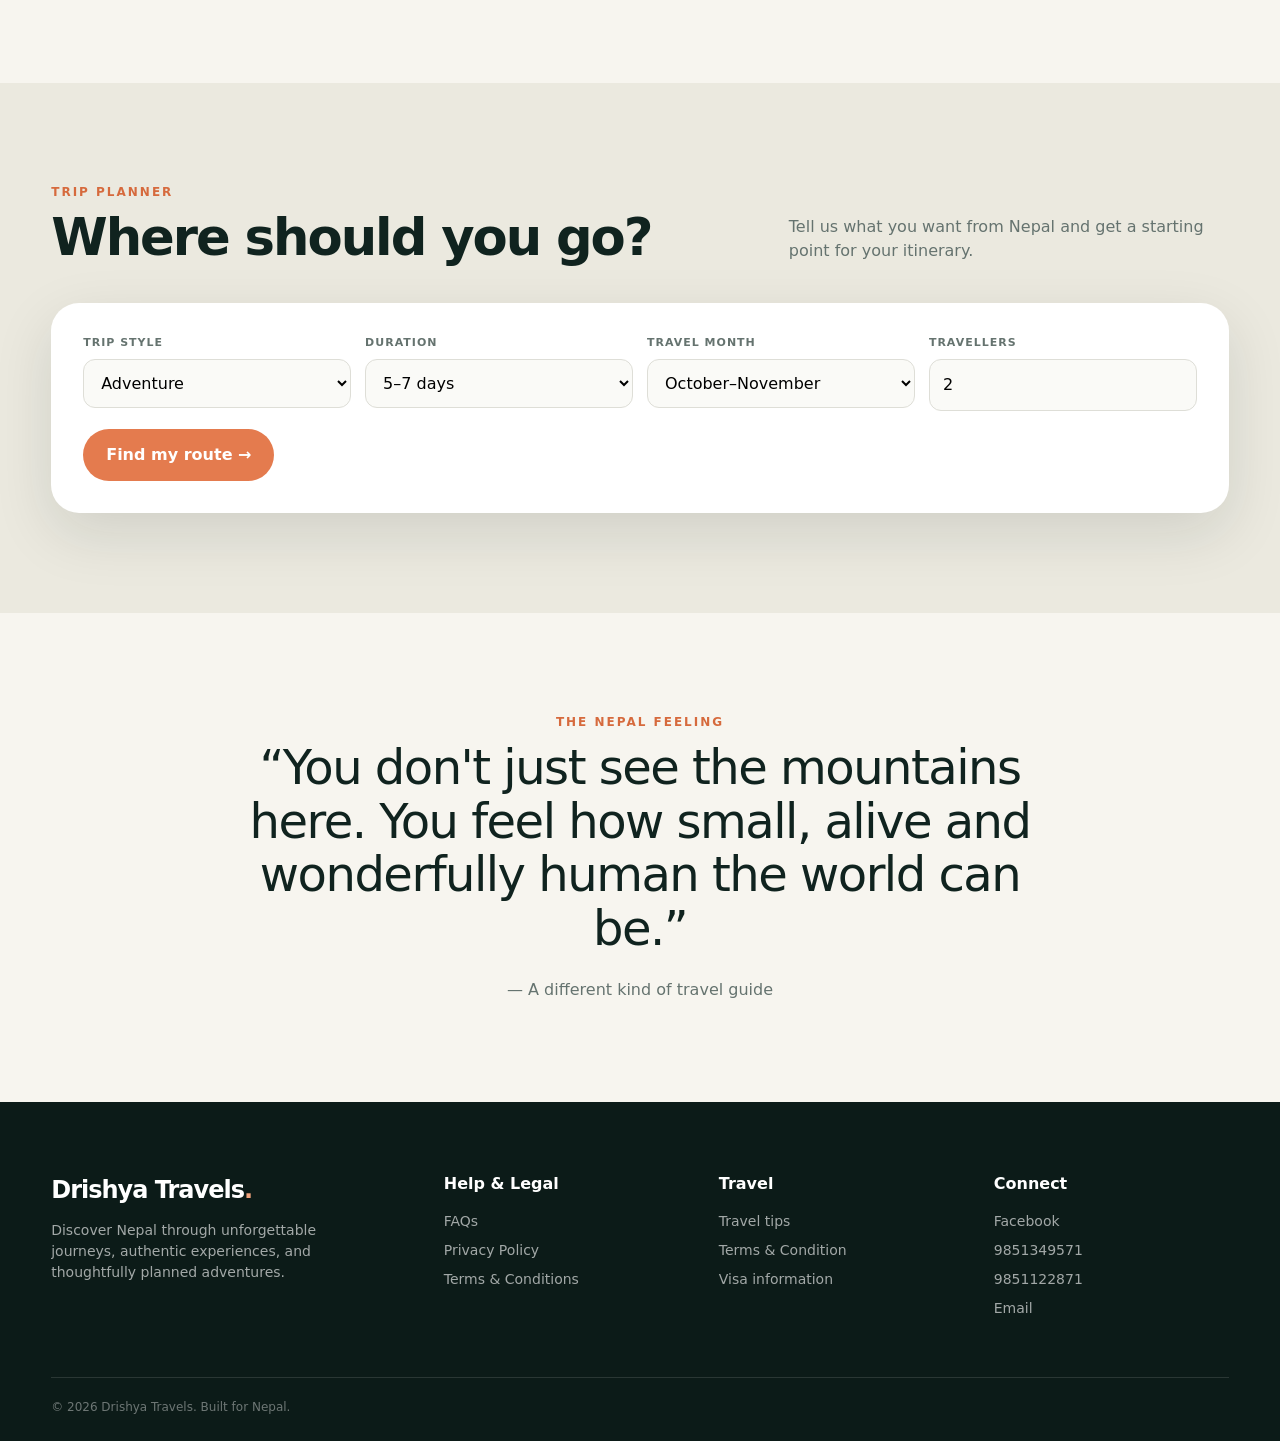
==== commit 55c86244: "Refactor: Changed to relative pathingiand moved public/ to project root" ====
--- a/index.html
+++ b/index.html
@@ -1,18 +1,722 @@
 <!DOCTYPE html>
 <html lang="en">
 <head>
-    <meta charset="UTF-8">
-    <meta name="viewport" content="width=device-width, initial-scale=1.0">
-    <title>Redirecting...</title>
-
-    <meta http-equiv="refresh" content="0; url=public/index.html">
-
-    <script>
-        window.location.href = "public/index.html";
-    </script>
+<meta charset="UTF-8">
+<meta name="viewport" content="width=device-width, initial-scale=1.0">
+<title>Drishya Travels — Book trips in Nepal</title>
+<link rel="icon" type="image/png" href="logo.jpeg">
+<meta name="description" content="Discover Nepal's mountains, culture, wildlife and unforgettable journeys.">
+<link rel="stylesheet" href="css/global.css">
+<link rel="stylesheet" href="css/home.css">
+<link rel="stylesheet" href="https://cdnjs.cloudflare.com/ajax/libs/font-awesome/6.7.2/css/all.min.css">
 </head>
 
 <body>
-    <p>Redirecting...</p>
+  
+  <!-- =========================
+     PAGE PRELOADER
+========================= -->
+
+<div class="preloader" id="preloader">
+
+  <div class="preloader-content">
+
+    <div class="preloader-logo">
+      Drishya Travels<span>.</span>
+    </div>
+
+    <div class="mountain-loader">
+      <span></span>
+      <span></span>
+      <span></span>
+    </div>
+
+    <p>Discovering Nepal...</p>
+
+  </div>
+
+</div>
+
+<header class="nav">
+  <div class="container nav-inner">
+
+    <a class="logo" href="index.html">
+      Drishya Travels<span>.</span>
+    </a>
+
+    <nav class="links">
+      <a href="#about">Why Nepal</a>
+      <a href="#experiences">Experiences</a>
+      <a href="#planner">Plan a Trip</a>
+    </nav>
+
+    <a class="nav-btn" href="packages.html">
+      Explore packages
+    </a>
+
+    <button
+      class="menu"
+      id="mobileMenuBtn"
+      aria-label="Open menu">
+      ☰
+    </button>
+
+  </div>
+</header>
+
+
+<main>
+
+<!-- =========================
+     HERO
+========================= -->
+
+<section class="hero">
+
+  <div class="container">
+    <div class="hero-content">
+
+      <div class="eyebrow">
+        Travel deeper · Nepal
+      </div>
+
+      <h1>
+        Find your way to the Himalayas.
+      </h1>
+
+      <p>
+        From high mountain trails to ancient cities and jungle safaris,
+        discover a Nepal that stays with you long after you leave.
+      </p>
+
+      <div class="actions">
+
+        <a class="btn btn-primary" href="packages.html">
+          Explore Nepal →
+        </a>
+
+        <a class="btn btn-light" href="#planner">
+          Build my trip
+        </a>
+
+      </div>
+
+    </div>
+  </div>
+
+
+  <div class="hero-stats">
+
+    <div class="container stats">
+
+      <div class="stat">
+        <strong>8,848m</strong>
+        <span>Highest point on Earth</span>
+      </div>
+
+      <div class="stat">
+        <strong>10+</strong>
+        <span>UNESCO World Heritage sites</span>
+      </div>
+
+      <div class="stat">
+        <strong>125+</strong>
+        <span>Ethnic communities</span>
+      </div>
+
+    </div>
+
+  </div>
+
+</section>
+<!-- =========================
+     FEATURED PACKAGES
+========================= -->
+
+<section class="featured-packages">
+
+  <div class="container">
+
+    <div class="featured-head">
+
+      <div>
+        <div class="kicker">
+          Explore Nepal
+        </div>
+
+        <h2>
+          Our Featured Packages
+        </h2>
+      </div>
+    </div>
+
+    <!-- Django/API packages will be inserted here -->
+    <div class="featured-grid" id="featured-packages-container"></div>
+
+  </div>
+
+</section>
+<!-- =========================
+     PACKAGES / DESTINATIONS
+========================= -->
+
+<section class="section" id="destinations">
+
+  <div class="container">
+
+    <div class="section-head">
+
+      <div>
+        <div class="kicker">
+          Where to go
+        </div>
+
+        <h2>
+          Places worth<br>
+          the journey.
+        </h2>
+      </div>
+
+      <p>
+        Nepal packs extraordinary landscapes, living heritage and
+        adventure into a remarkably small country.
+      </p>
+
+    </div>
+
+
+
+    <div class="carousel-wrapper">
+
+        <!-- LEFT ARROW -->
+        <button
+            class="carousel-btn prev"
+            id="prevBtn"
+            type="button"
+            aria-label="Previous packages">
+            &#8592;
+        </button>
+
+
+        <!--
+            Package cards are NOT hardcoded here.
+
+            JavaScript will load packages from:
+
+            GET /api/packages
+
+            and insert the generated cards into
+            this container.
+        -->
+        <div
+            class="places-carousel"
+            id="packages-container">
+        </div>
+
+
+        <!-- RIGHT ARROW -->
+        <button
+            class="carousel-btn next"
+            id="nextBtn"
+            type="button"
+            aria-label="Next packages">
+            &#8594;
+        </button>
+
+    </div>
+<!-- PAGINATION -->
+<div class="carousel-pagination" id="packagesPagination"></div>
+</section>
+
+
+<!-- =========================
+     ABOUT
+========================= -->
+
+<section class="section feature" id="about">
+
+  <div class="container feature-grid">
+
+    <div class="feature-img"></div>
+
+    <div>
+
+      <div class="kicker">
+        More than a holiday
+      </div>
+
+      <h2>
+        Travel with a sense of place.
+      </h2>
+
+      <p>
+        We connect travelers with local guides, small stays and
+        experiences that let you experience Nepal rather than
+        simply pass through it.
+      </p>
+
+      <div class="feature-list">
+
+        <div>
+          <strong>Local expertise</strong>
+          <br>
+          People who know the trails and communities.
+        </div>
+
+        <div>
+          <strong>Responsible travel</strong>
+          <br>
+          Thoughtful trips that support local economies.
+        </div>
+
+        <div>
+          <strong>Flexible journeys</strong>
+          <br>
+          Build around your time, pace and interests.
+        </div>
+
+        <div>
+          <strong>Real support</strong>
+          <br>
+          Practical help before and during your trip.
+        </div>
+
+      </div>
+
+    </div>
+
+  </div>
+
+</section>
+
+
+<!-- =========================
+     EXPERIENCES
+========================= -->
+
+<section class="section" id="experiences">
+
+  <div class="container">
+
+    <div class="section-head">
+
+      <div>
+
+        <div class="kicker">
+          Choose your adventure
+        </div>
+
+        <h2>
+          Do something<br>
+          unforgettable.
+        </h2>
+
+      </div>
+
+      <a class="link" href="packages.html">
+        See all packages →
+      </a>
+
+    </div>
+
+
+    <div class="experiences">
+
+      <a
+        class="exp"
+        style="background-image:url('https://images.unsplash.com/photo-1544735716-392fe2489ffa?auto=format&fit=crop&w=900&q=80')"
+        href="package.html?id=everest-base-camp">
+
+        <div class="exp-content">
+
+          <h3>
+            Trekking
+          </h3>
+
+          <span>
+            Everest Base Camp Trek
+          </span>
+
+        </div>
+
+      </a>
+
+
+      <a
+        class="exp"
+        style="background-image:url('https://images.unsplash.com/photo-1527631746610-bca00a040d60?auto=format&fit=crop&w=900&q=80')"
+        href="package.html?id=mardi-trek">
+
+        <div class="exp-content">
+
+          <h3>
+            Trekking
+          </h3>
+
+          <span>
+            Mardi Himal Trek
+          </span>
+
+        </div>
+
+      </a>
+
+
+      <a
+        class="exp"
+        style="background-image:url('https://images.unsplash.com/photo-1605649487212-47bdab064df7?auto=format&fit=crop&w=900&q=80')"
+        href="package.html?id=rani-mahal">
+
+        <div class="exp-content">
+
+          <h3>
+            Culture
+          </h3>
+
+          <span>
+            Rani Mahal · Tansen Heritage
+          </span>
+
+        </div>
+
+      </a>
+
+
+      <a
+        class="exp"
+        style="background-image:url('https://images.unsplash.com/photo-1533130061792-64b345e4a833?auto=format&fit=crop&w=900&q=80')"
+        href="package.html?id=manang">
+
+        <div class="exp-content">
+
+          <h3>
+            Adventure Tour
+          </h3>
+
+          <span>
+            Manang Valley Exploration
+          </span>
+
+        </div>
+
+      </a>
+
+    </div>
+
+  </div>
+
+</section>
+
+
+<!-- =========================
+     TRIP PLANNER
+========================= -->
+
+<section class="section planner" id="planner">
+
+  <div class="container">
+
+    <div class="section-head">
+
+      <div>
+
+        <div class="kicker">
+          Trip planner
+        </div>
+
+        <h2>
+          Where should you go?
+        </h2>
+
+      </div>
+
+      <p>
+        Tell us what you want from Nepal and get a starting point
+        for your itinerary.
+      </p>
+
+    </div>
+
+
+    <div class="planner-box">
+
+      <div class="form-grid">
+
+        <div class="field">
+
+          <label>
+            Trip style
+          </label>
+
+          <select id="style">
+
+            <option>
+              Adventure
+            </option>
+
+            <option>
+              Culture
+            </option>
+
+            <option>
+              Relaxed
+            </option>
+
+            <option>
+              Wildlife
+            </option>
+
+          </select>
+
+        </div>
+
+
+        <div class="field">
+
+          <label>
+            Duration
+          </label>
+
+          <select id="days">
+
+            <option value="6">5–7 days</option>
+
+            <option value="10">8–12 days</option>
+
+            <option value="15">13–18 days</option>
+
+            <option value="20">18+ days</option>
+
+          </select>
+
+        </div>
+
+
+        <div class="field">
+
+          <label>
+            Travel month
+          </label>
+
+          <select id="month">
+
+            <option>
+              October–November
+            </option>
+
+            <option>
+              December–February
+            </option>
+
+            <option>
+              March–May
+            </option>
+
+            <option>
+              June–September
+            </option>
+
+          </select>
+
+        </div>
+
+
+        <div class="field">
+
+          <label>
+            Travellers
+          </label>
+
+          <input
+            id="people"
+            type="number"
+            min="1"
+            value="2">
+
+        </div>
+
+      </div>
+
+
+      <button
+        class="btn btn-primary"
+        id="planTripBtn"
+        style="margin-top:18px">
+
+        Find my route →
+
+      </button>
+
+
+      <div
+        class="planner-result"
+        id="result">
+      </div>
+
+    </div>
+
+  </div>
+
+</section>
+
+
+<!-- =========================
+     QUOTE
+========================= -->
+
+<section class="section">
+
+  <div class="container quote">
+
+    <div class="kicker">
+      The Nepal feeling
+    </div>
+
+    <blockquote>
+      “You don't just see the mountains here. You feel how small,
+      alive and wonderfully human the world can be.”
+    </blockquote>
+
+    <cite>
+      — A different kind of travel guide
+    </cite>
+
+  </div>
+
+</section>
+
+</main>
+
+
+<!-- =========================
+     FOOTER
+========================= -->
+
+<footer>
+
+  <div class="container">
+
+    <div class="footer-grid">
+
+      <div>
+
+        <div class="logo">
+          Drishya Travels<span>.</span>
+        </div>
+
+        <p style="margin-top:12px;max-width:300px">
+          Discover Nepal through unforgettable journeys, authentic experiences, and thoughtfully planned adventures.
+        </p>
+
+      </div>
+
+
+      <div>
+
+        <h4>
+          Help & Legal
+        </h4>
+
+        <a href="faq.html">
+          FAQs
+        </a>
+
+        <a href="privacy-policy.html">
+          Privacy Policy
+        </a>
+
+        <a href="terms-and-conditions.html">
+          Terms & Conditions
+        </a>
+
+      </div>
+
+
+      <div>
+
+        <h4>
+          Travel
+        </h4>
+
+        <a href="travel-tips.html">
+          Travel tips
+        </a>
+
+        <a href="terms-and-conditions.html">
+          Terms & Condition
+        </a>
+
+        <a href="visa-information.html">
+          Visa information
+        </a>
+
+      </div>
+
+
+      <div>
+
+        <h4>
+          Connect
+        </h4>
+
+        <a href="https://www.facebook.com/share/1EnaUqG3Lr/" target="_blank">
+          Facebook
+        </a>
+
+        <a href="tel:+9779851349571">
+          9851349571
+        </a>
+
+        <a href="tel:+9779851122871">
+          9851122871
+        </a>
+
+        <a href="mailto:drishyatravels111@gmail.com">
+          Email
+        </a>
+
+      </div>
+
+    </div>
+
+
+    <div class="copyright">
+      © 2026 Drishya Travels. Built for Nepal.
+    </div>
+
+  </div>
+
+</footer>
+
+
+<!--whatsapp fixed botton -->
+
+<a
+  href="https://wa.me/9851349571?text=Hello%2C%20I%20am%20interested%20in%20your%20travel%20packages."
+  class="whatsapp-button"
+  target="_blank"
+  rel="noopener noreferrer"
+  aria-label="Chat with us on WhatsApp"
+>
+  <i class="fa-brands fa-whatsapp"></i>
+</a>
+
+<!-- =========================
+     JAVASCRIPT
+========================= -->
+
+<script>
+window.addEventListener("load", function(){
+
+  const preloader = document.getElementById("preloader");
+
+  setTimeout(() => {
+    preloader.classList.add("loaded");
+  }, 500);
+
+});
+</script>
+<script src="js/main.js"></script>
+
 </body>
-</html>+</html>
--- a/css/global.css
+++ b/css/global.css
@@ -0,0 +1,43 @@
+/* Shared design system — intentionally matches the original Himalaya mockup. */
+:root{
+  --ink:#10231f; --muted:#65736f; --paper:#f7f5ef; --white:#fff;
+  --accent:#d66a3d; --accent2:#214f45; --line:#deded7;
+  --shadow:0 20px 60px rgba(16,35,31,.12);
+}
+*{box-sizing:border-box;margin:0;padding:0}
+html{scroll-behavior:smooth}
+body{font-family:Inter,ui-sans-serif,system-ui,-apple-system,BlinkMacSystemFont,"Segoe UI",sans-serif;color:var(--ink);background:var(--paper);line-height:1.5}
+a{text-decoration:none;color:inherit}
+button,input,select{font:inherit}
+.container{width:min(1180px,92%);margin:auto}
+.nav{position:absolute;z-index:10;top:0;left:0;right:0;color:#fff}
+.nav-inner{height:82px;display:flex;align-items:center;justify-content:space-between}
+.logo{font-size:24px;font-weight:800;letter-spacing:-1px}
+.logo span{color:#f0a37d}
+.links{display:flex;gap:30px;font-size:14px}
+.links a{opacity:.9}.links a:hover{opacity:1;color:#f0a37d}
+.nav-btn{border:1px solid rgba(255,255,255,.45);padding:11px 18px;border-radius:30px}
+.menu{display:none;background:none;border:0;color:#fff;font-size:26px}
+.section{padding:100px 0}
+.section-head{display:flex;justify-content:space-between;gap:30px;align-items:end;margin-bottom:40px}
+.kicker{font-size:12px;letter-spacing:2px;text-transform:uppercase;color:var(--accent);font-weight:800;margin-bottom:10px}
+h2{font-size:clamp(34px,4vw,54px);line-height:1.03;letter-spacing:-2px}
+.section-head p{max-width:440px;color:var(--muted)}
+.link{color:var(--accent2);font-weight:750;white-space:nowrap}
+.btn{display:inline-flex;align-items:center;justify-content:center;border:0;border-radius:30px;padding:14px 23px;font-weight:750;cursor:pointer}
+.btn-primary{background:#e47b4e;color:#fff}.btn-primary:hover{background:#d96b3f}
+.btn-light{background:rgba(255,255,255,.12);border:1px solid rgba(255,255,255,.35);color:#fff}
+footer{background:#0c1b18;color:#fff;padding:70px 0 25px}
+.footer-grid{display:grid;grid-template-columns:1.5fr 1fr 1fr 1fr;gap:40px}
+footer p,footer a{color:rgba(255,255,255,.62);font-size:14px}
+footer h4{margin-bottom:15px}footer a{display:block;margin:8px 0}
+.copyright{border-top:1px solid rgba(255,255,255,.12);margin-top:50px;padding-top:20px;font-size:12px;color:rgba(255,255,255,.4)}
+@media(max-width:850px){
+  .links,.nav-btn{display:none}.menu{display:block}
+  .footer-grid{grid-template-columns:1fr 1fr}
+}
+@media(max-width:520px){
+  .section{padding:70px 0}
+  .section-head{display:block}.section-head p{margin-top:14px}
+  .footer-grid{grid-template-columns:1fr}
+}
--- a/css/home.css
+++ b/css/home.css
@@ -0,0 +1,907 @@
+/* =========================
+   PRELOADER
+========================= */
+
+.preloader{
+  position:fixed;
+  inset:0;
+  z-index:99999;
+
+  display:flex;
+  align-items:center;
+  justify-content:center;
+
+  background:var(--accent2, #214f45);
+
+  opacity:1;
+  visibility:visible;
+
+  transition:
+    opacity .7s ease,
+    visibility .7s ease;
+}
+
+/* Hidden state */
+.preloader.loaded{
+  opacity:0;
+  visibility:hidden;
+  pointer-events:none;
+}
+
+/* Content */
+.preloader-content{
+  text-align:center;
+  color:#fff;
+}
+
+/* Logo */
+.preloader-logo{
+  font-size:28px;
+  font-weight:800;
+  letter-spacing:-1px;
+
+  animation:preloaderFade 1.2s ease-in-out infinite alternate;
+}
+
+.preloader-logo span{
+  color:var(--accent, #d66a3d);
+}
+
+/* =========================
+   MOUNTAIN LOADER
+========================= */
+
+.mountain-loader{
+  position:relative;
+
+  width:120px;
+  height:55px;
+
+  margin:25px auto 18px;
+
+  overflow:hidden;
+}
+
+/* Mountain shapes */
+.mountain-loader span{
+  position:absolute;
+  bottom:0;
+
+  width:0;
+  height:0;
+
+  border-left:30px solid transparent;
+  border-right:30px solid transparent;
+  border-bottom:45px solid rgba(255,255,255,.92);
+
+  transform-origin:center bottom;
+
+  animation:mountainPulse 1.5s ease-in-out infinite;
+}
+
+.mountain-loader span:nth-child(1){
+  left:0;
+  transform:scale(.8);
+  animation-delay:0s;
+}
+
+.mountain-loader span:nth-child(2){
+  left:30px;
+  border-left-width:40px;
+  border-right-width:40px;
+  border-bottom-width:55px;
+  animation-delay:.15s;
+}
+
+.mountain-loader span:nth-child(3){
+  right:0;
+  transform:scale(.75);
+  animation-delay:.3s;
+}
+
+/* Loading text */
+.preloader p{
+  margin:0;
+
+  font-size:11px;
+  font-weight:800;
+
+  text-transform:uppercase;
+  letter-spacing:3px;
+
+  color:rgba(255,255,255,.65);
+
+  animation:preloaderText 1.5s ease-in-out infinite;
+}
+
+
+/* =========================
+   ANIMATIONS
+========================= */
+
+@keyframes mountainPulse{
+
+  0%,
+  100%{
+    opacity:.45;
+    transform:translateY(5px) scale(.92);
+  }
+
+  50%{
+    opacity:1;
+    transform:translateY(0) scale(1);
+  }
+
+}
+
+@keyframes preloaderFade{
+
+  from{
+    opacity:.65;
+  }
+
+  to{
+    opacity:1;
+  }
+
+}
+
+@keyframes preloaderText{
+
+  0%,
+  100%{
+    opacity:.45;
+  }
+
+  50%{
+    opacity:1;
+  }
+
+}
+
+
+/* =========================
+   MOBILE
+========================= */
+
+@media(max-width:520px){
+
+  .preloader-logo{
+    font-size:24px;
+  }
+
+  .mountain-loader{
+    width:105px;
+    height:50px;
+  }
+
+  .preloader p{
+    font-size:10px;
+    letter-spacing:2.5px;
+  }
+
+}
+
+/* Homepage styling preserved from the original mockup. */
+.hero{min-height:810px;display:flex;align-items:center;position:relative;overflow:hidden;color:#fff;
+background:linear-gradient(90deg,rgba(7,22,20,.76),rgba(7,22,20,.28)),url("https://images.unsplash.com/photo-1544735716-392fe2489ffa?auto=format&fit=crop&w=2200&q=85") center/cover}
+.hero-content{max-width:730px;padding-top:55px}
+.eyebrow{text-transform:uppercase;letter-spacing:3px;font-size:12px;font-weight:800;color:#f1ad88;margin-bottom:18px}
+h1{font-size:clamp(52px,7vw,92px);line-height:.95;letter-spacing:-4px;margin-bottom:25px}
+.hero p{font-size:18px;max-width:600px;color:rgba(255,255,255,.86);margin-bottom:34px}
+.actions{display:flex;gap:12px;flex-wrap:wrap}
+.hero-stats{position:absolute;bottom:32px;left:0;right:0}
+/* =========================
+   FEATURED PACKAGES
+========================= */
+
+.featured-packages{
+  padding:100px 0;
+  background:var(--paper);
+}
+
+.featured-head{
+  display:flex;
+  justify-content:space-between;
+  align-items:flex-end;
+  gap:30px;
+  margin-bottom:40px;
+}
+
+.featured-head h2{
+  margin:0;
+  font-size:clamp(34px,4vw,54px);
+  line-height:1.03;
+  letter-spacing:-2px;
+}
+
+.featured-link{
+  color:var(--accent2);
+  font-weight:750;
+  white-space:nowrap;
+  transition:color .25s ease, transform .25s ease;
+}
+
+.featured-link:hover{
+  color:var(--accent);
+  transform:translateX(4px);
+}
+
+
+/* =========================
+   FEATURED GRID
+========================= */
+
+.featured-grid{
+  display:grid;
+  grid-template-columns:repeat(3,1fr);
+  gap:20px;
+}
+
+
+/* =========================
+   FEATURED CARD
+========================= */
+
+.featured-card{
+  background:#fff;
+  border-radius:22px;
+  overflow:hidden;
+  box-shadow:0 8px 30px rgba(0,0,0,.05);
+  transition:
+    transform .3s ease,
+    box-shadow .3s ease;
+}
+
+.featured-card:hover{
+  transform:translateY(-6px);
+  box-shadow:0 15px 40px rgba(0,0,0,.10);
+}
+
+
+/* =========================
+   IMAGE
+========================= */
+
+.featured-card-image{
+  height:300px;
+  position:relative;
+  background-size:cover;
+  background-position:center;
+  background-repeat:no-repeat;
+  transition:transform .5s ease;
+}
+
+.featured-card:hover .featured-card-image{
+  transform:scale(1.04);
+}
+
+
+/* Image overlay */
+
+.featured-card-image::after{
+  content:"";
+  position:absolute;
+  inset:0;
+  background:linear-gradient(
+    to bottom,
+    rgba(0,0,0,.05),
+    rgba(0,0,0,.35)
+  );
+}
+
+
+/* =========================
+   CARD CONTENT
+========================= */
+
+.featured-card-content{
+  padding:22px;
+}
+
+.featured-meta{
+  display:flex;
+  justify-content:space-between;
+  align-items:center;
+  gap:15px;
+  margin-bottom:10px;
+  font-size:11px;
+  text-transform:uppercase;
+  letter-spacing:1px;
+  font-weight:800;
+  color:var(--accent2);
+}
+
+.featured-card-content h3{
+  font-size:23px;
+  line-height:1.15;
+  margin-bottom:9px;
+  letter-spacing:-.5px;
+}
+
+.featured-card-content p{
+  color:var(--muted);
+  font-size:14px;
+  line-height:1.6;
+}
+
+
+/* =========================
+   BOTTOM ROW
+========================= */
+
+.featured-bottom{
+  display:flex;
+  justify-content:space-between;
+  align-items:center;
+  gap:15px;
+  margin-top:20px;
+  padding-top:16px;
+  border-top:1px solid var(--line);
+}
+
+.featured-bottom strong{
+  font-size:14px;
+  color:var(--ink);
+}
+
+.featured-bottom span{
+  color:var(--accent);
+  font-size:14px;
+  font-weight:800;
+  transition:transform .25s ease;
+}
+
+.featured-card:hover .featured-bottom span{
+  transform:translateX(4px);
+}
+
+
+/* =========================
+   TABLET
+========================= */
+
+@media(max-width:850px){
+
+  .featured-head{
+    align-items:flex-start;
+  }
+
+  .featured-grid{
+    grid-template-columns:1fr 1fr;
+  }
+
+  .featured-card:last-child{
+    grid-column:1 / -1;
+  }
+
+  .featured-card-image{
+    height:280px;
+  }
+
+}
+
+
+/* =========================
+   MOBILE
+========================= */
+
+@media(max-width:520px){
+
+  .featured-packages{
+    padding:70px 0;
+  }
+
+  .featured-head{
+    display:block;
+    margin-bottom:30px;
+  }
+
+  .featured-link{
+    display:inline-block;
+    margin-top:15px;
+  }
+
+  .featured-grid{
+    grid-template-columns:1fr;
+  }
+
+  .featured-card:last-child{
+    grid-column:auto;
+  }
+
+.featured-card-image{height:240px;}}
+.stats{display:flex;gap:45px;color:#fff}
+.stat strong{display:block;font-size:23px}.stat span{font-size:12px;color:rgba(255,255,255,.68)}
+.cards{display:grid;grid-template-columns:repeat(3,1fr);gap:20px}
+.card{background:#fff;border-radius:22px;overflow:hidden;box-shadow:0 8px 30px rgba(0,0,0,.05);transition:transform .3s ease,box-shadow .3s ease}
+.card:hover{box-shadow:0 15px 40px rgba(0,0,0,.09);}
+.cards{display:grid;grid-template-columns:repeat(3,1fr);gap:20px;}
+.card{background:#fff;border-radius:22px;overflow:hidden;box-shadow:0 8px 30px rgba(0,0,0,.05);transition:box-shadow .3s ease;}
+.card:hover{box-shadow:0 15px 40px rgba(0,0,0,.09);}
+.card-img{height:330px;position:relative;overflow:hidden;}
+.card-img-bg{position:absolute;inset:0;background-size:cover;background-position:center;background-repeat:no-repeat;transform:scale(1);transition:transform .5s ease;}
+.card:hover .card-img-bg{transform:scale(1.08);}
+.card-img::after{content:"";position:absolute;inset:0;background:rgba(0,0,0,0);transition:background .35s ease;z-index:1;pointer-events:none;}
+.card:hover .card-img::after{background:rgba(0,0,0,.42);}
+.tag{position:absolute;z-index:3;top:16px;left:16px;background:rgba(255,255,255,.92);padding:7px 12px;border-radius:20px;font-size:12px;font-weight:800;}
+.explore-text{position:absolute;z-index:3;top:50%;left:50%;transform:translate(-50%,-40%);color:#fff;font-size:15px;font-weight:700;letter-spacing:.5px;opacity:0;transition:opacity .35s ease,transform .35s ease;white-space:nowrap;
+}
+
+.card:hover .explore-text{
+  opacity:1;
+  transform:translate(-50%,-50%);
+}
+
+/* Card content */
+.card-body{
+  padding:22px;
+}
+
+.card-body h3{
+  font-size:23px;
+  margin-bottom:6px;
+}
+
+.card-body p{
+  color:var(--muted);
+  font-size:14px;
+}
+
+.card-meta{
+  display:flex;
+  justify-content:space-between;
+  margin-top:18px;
+  font-size:13px;
+  font-weight:750;
+  color:var(--accent2);
+}
+.tag{position:absolute;top:16px;left:16px;background:rgba(255,255,255,.92);padding:7px 12px;border-radius:20px;font-size:12px;font-weight:800}
+.card-body{padding:22px}
+.card-body h3{font-size:23px;margin-bottom:6px}.card-body p{color:var(--muted);font-size:14px}
+.card-meta{display:flex;justify-content:space-between;margin-top:18px;font-size:13px;font-weight:750;color:var(--accent2)}
+.feature{background:var(--accent2);color:#fff;min-height: 805px;}
+.feature-grid{display:grid;grid-template-columns:1fr 1fr;gap:70px;align-items:center}
+.feature-img{height:560px;border-radius:26px;background:url("https://images.unsplash.com/photo-1533130061792-64b345e4a833?auto=format&fit=crop&w=1400&q=85") center/cover}
+.feature p{color:rgba(255,255,255,.72);margin:22px 0 30px;max-width:520px}
+.feature-list{display:grid;grid-template-columns:1fr 1fr;gap:16px;margin-top:28px}
+.feature-list div{border-top:1px solid rgba(255,255,255,.18);padding-top:14px;font-size:14px}
+.experiences{display:grid;grid-template-columns:repeat(4,1fr);gap:16px}
+/* =========================
+   EXPERIENCES CARDS
+========================= */
+
+.exp{
+  height:320px;
+  border-radius:20px;
+  overflow:hidden;
+  position:relative;
+  color:#fff;
+
+  background-size:cover;
+  background-position:center;
+
+  transition:transform .3s ease, box-shadow .3s ease;
+}
+
+/* Zoom + blur the image */
+.exp::before{
+  content:"";
+  position:absolute;
+  inset:-8px;
+
+  background:inherit;
+  background-size:cover;
+  background-position:center;
+
+  filter:blur(0px);
+  transform:scale(1);
+
+  transition:
+    transform .5s ease,
+    filter .5s ease;
+}
+
+/* Dark overlay */
+.exp::after{
+  content:"";
+  position:absolute;
+  inset:0;
+
+  background:linear-gradient(
+    transparent 35%,
+    rgba(0,0,0,.72)
+  );
+
+  transition:background .4s ease;
+}
+
+/* Hover effect */
+.exp:hover::before{
+  transform:scale(1.10);
+  filter:blur(4px);
+}
+
+.exp:hover::after{
+  background:rgba(0,0,0,.50);
+}
+
+/* Text */
+.exp-content{
+  position:absolute;
+  z-index:2;
+  bottom:22px;
+  left:20px;
+
+  transition:
+    transform .35s ease,
+    opacity .35s ease;
+}
+
+.exp:hover .exp-content{
+  transform:translateY(-5px);
+}
+
+.exp h3{
+  font-size:22px;
+}
+
+.exp span{
+  font-size:12px;
+  color:#ddd;
+}
+.planner{background:#ebe9df}
+.planner-box{background:#fff;border-radius:28px;padding:32px;box-shadow:var(--shadow)}
+.form-grid{display:grid;grid-template-columns:repeat(4,1fr);gap:14px}
+.field label{display:block;font-size:11px;text-transform:uppercase;letter-spacing:1px;font-weight:800;color:var(--muted);margin-bottom:7px}
+.field input,.field select{width:100%;border:1px solid var(--line);background:#fafaf7;border-radius:12px;padding:13px;outline:none}
+.field input:focus,.field select:focus{border-color:var(--accent)}
+.planner-result{margin-top:18px;padding:16px;border-radius:13px;background:#f5f4ed;color:var(--accent2);display:none}
+.quote{max-width:850px;margin:auto;text-align:center;}
+.quote blockquote{font-size:clamp(30px,4vw,48px);line-height:1.12;letter-spacing:-1.5px}
+.quote cite{display:block;margin-top:22px;color:var(--muted);font-style:normal}
+.whatsapp-button {
+    position: fixed;
+    right: 25px;
+    bottom: 25px;
+
+    width: 60px;
+    height: 60px;
+
+    display: flex;
+    align-items: center;
+    justify-content: center;
+
+    background: #25D366;
+    color: white;
+
+    border-radius: 50%;
+    text-decoration: none;
+
+    font-size: 28px;
+
+    box-shadow: 0 5px 15px rgba(0, 0, 0, 0.25);
+
+    z-index: 9999;
+
+    transition: transform 0.2s ease, box-shadow 0.2s ease;
+}
+
+.whatsapp-button:hover {
+    transform: scale(1.1);
+    box-shadow: 0 8px 20px rgba(0, 0, 0, 0.3);
+}
+@media(max-width:850px){
+  .hero{min-height:700px}.hero-content{padding-top:100px}
+  .stats{gap:22px}.stat strong{font-size:18px}
+  .cards,.feature-grid{grid-template-columns:1fr}
+  .feature-img{height:420px;order:2}
+  .experiences{grid-template-columns:1fr 1fr}
+  .form-grid{grid-template-columns:1fr 1fr}
+}
+@media(max-width:520px){
+  h1{letter-spacing:-2px}
+  .cards,.experiences,.form-grid,.feature-list{grid-template-columns:1fr}
+  .hero-stats{bottom:20px}.stats{justify-content:space-between}
+  .stats .stat:nth-child(3){display:none}
+  .planner-box{padding:20px}
+}
+
+
+
+
+/* =========================
+   CAROUSEL
+========================= */
+
+.carousel-wrapper {
+    position: relative;
+    width: 100%;
+}
+
+
+/*
+    IMPORTANT:
+
+    3 cards are visible on desktop.
+*/
+
+.places-carousel {
+    display: flex;
+    gap: 18px;
+
+    width: 100%;
+
+    overflow-x: auto;
+    overflow-y: hidden;
+
+    scroll-behavior: smooth;
+    scroll-snap-type: x mandatory;
+
+    scrollbar-width: none;
+
+    padding: 2px 2px 15px;
+}
+
+.places-carousel::-webkit-scrollbar {
+    display: none;
+}
+
+
+/* =========================
+   CARD
+========================= */
+
+.card {
+    /*
+       3 cards visible.
+
+       Container = 1100px
+       Gap = 18px
+
+       (1100 - 36) / 3 = ~354px
+    */
+
+    flex: 0 0 calc((100% - 36px) / 3);
+
+    min-width: 0;
+
+    background: #ffffff;
+
+    border-radius: 20px;
+
+    overflow: hidden;
+
+    box-shadow: 0 8px 30px rgba(0, 0, 0, 0.07);
+
+    scroll-snap-align: start;
+
+    transition:
+        transform 0.3s ease,
+        box-shadow 0.3s ease;
+}
+
+.card:hover {
+    transform: translateY(-5px);
+
+    box-shadow:
+        0 15px 40px rgba(0, 0, 0, 0.12);
+}
+
+
+
+
+
+/* =========================
+   LOCATION TAG
+========================= */
+
+.location-tag {
+    position: absolute;
+
+    top: 15px;
+    left: 15px;
+
+    padding: 8px 13px;
+
+    background: rgba(255, 255, 255, 0.94);
+
+    border-radius: 30px;
+
+    font-size: 11px;
+    font-weight: 700;
+
+    color: #17231f;
+}
+
+
+
+
+
+
+
+
+/* =========================
+   ARROWS
+========================= */
+
+.carousel-btn {
+    position: absolute;
+
+    top: 45%;
+
+    z-index: 10;
+
+    width: 45px;
+    height: 45px;
+
+    border: none;
+
+    border-radius: 50%;
+
+    background: #ffffff;
+
+    color: #17231f;
+
+    font-size: 20px;
+
+    cursor: pointer;
+
+    box-shadow: 0 5px 20px rgba(0, 0, 0, 0.15);
+
+    display: flex;
+    justify-content: center;
+    align-items: center;
+
+    transition:
+        transform 0.2s ease,
+        background 0.2s ease;
+}
+
+.carousel-btn:hover {
+    transform: scale(1.08);
+
+    background: #17231f;
+
+    color: #ffffff;
+}
+
+.carousel-btn.prev {
+    left: -22px;
+}
+
+.carousel-btn.next {
+    right: -22px;
+}
+
+
+/* =========================
+   TABLET
+========================= */
+
+@media (max-width: 900px) {
+
+    .places-heading {
+        align-items: flex-start;
+        flex-direction: column;
+        gap: 20px;
+    }
+
+    .places-heading h2 {
+        font-size: 40px;
+    }
+
+    .card {
+        flex: 0 0 calc((100% - 18px) / 2);
+    }
+
+}
+
+
+/* =========================
+   MOBILE
+========================= */
+
+@media (max-width: 600px) {
+
+    .places-section {
+        padding: 55px 15px;
+    }
+
+    .places-heading {
+        margin-bottom: 30px;
+    }
+
+    .places-heading h2 {
+        font-size: 36px;
+        letter-spacing: -1.5px;
+    }
+
+    .places-heading p {
+        font-size: 14px;
+        margin: 0;
+    }
+
+
+    /*
+       ONE CARD AT A TIME ON MOBILE
+    */
+
+    .card {
+        flex: 0 0 100%;
+    }
+
+    .card-img {
+        height: 280px;
+    }
+
+
+    /*
+       Hide arrows on phones.
+       User can swipe with their finger.
+    */
+
+    .carousel-btn {
+        display: none;
+    }
+
+
+    /*
+       Make touch scrolling feel natural.
+    */
+
+    .places-carousel {
+        gap: 15px;
+
+        scroll-snap-type: x mandatory;
+
+        -webkit-overflow-scrolling: touch;
+
+        touch-action: pan-x;
+    }
+
+}
+
+/* =========================
+   PAGINATION
+========================= */
+
+.carousel-pagination {
+    display: flex;
+    justify-content: center;
+    align-items: center;
+    gap: 8px;
+
+    margin-top: 22px;
+}
+
+.carousel-dot {
+    width: 8px;
+    height: 8px;
+
+    padding: 0;
+    border: none;
+
+    border-radius: 50%;
+
+    background: #cfd5d2;
+
+    cursor: pointer;
+
+    transition:
+        width 0.25s ease,
+        background 0.25s ease,
+        transform 0.25s ease;
+}
+
+.carousel-dot.active {
+    width: 24px;
+
+    border-radius: 20px;
+
+    background: #e76f35;
+}
+
+.carousel-dot:hover {
+    transform: scale(1.15);
+}
